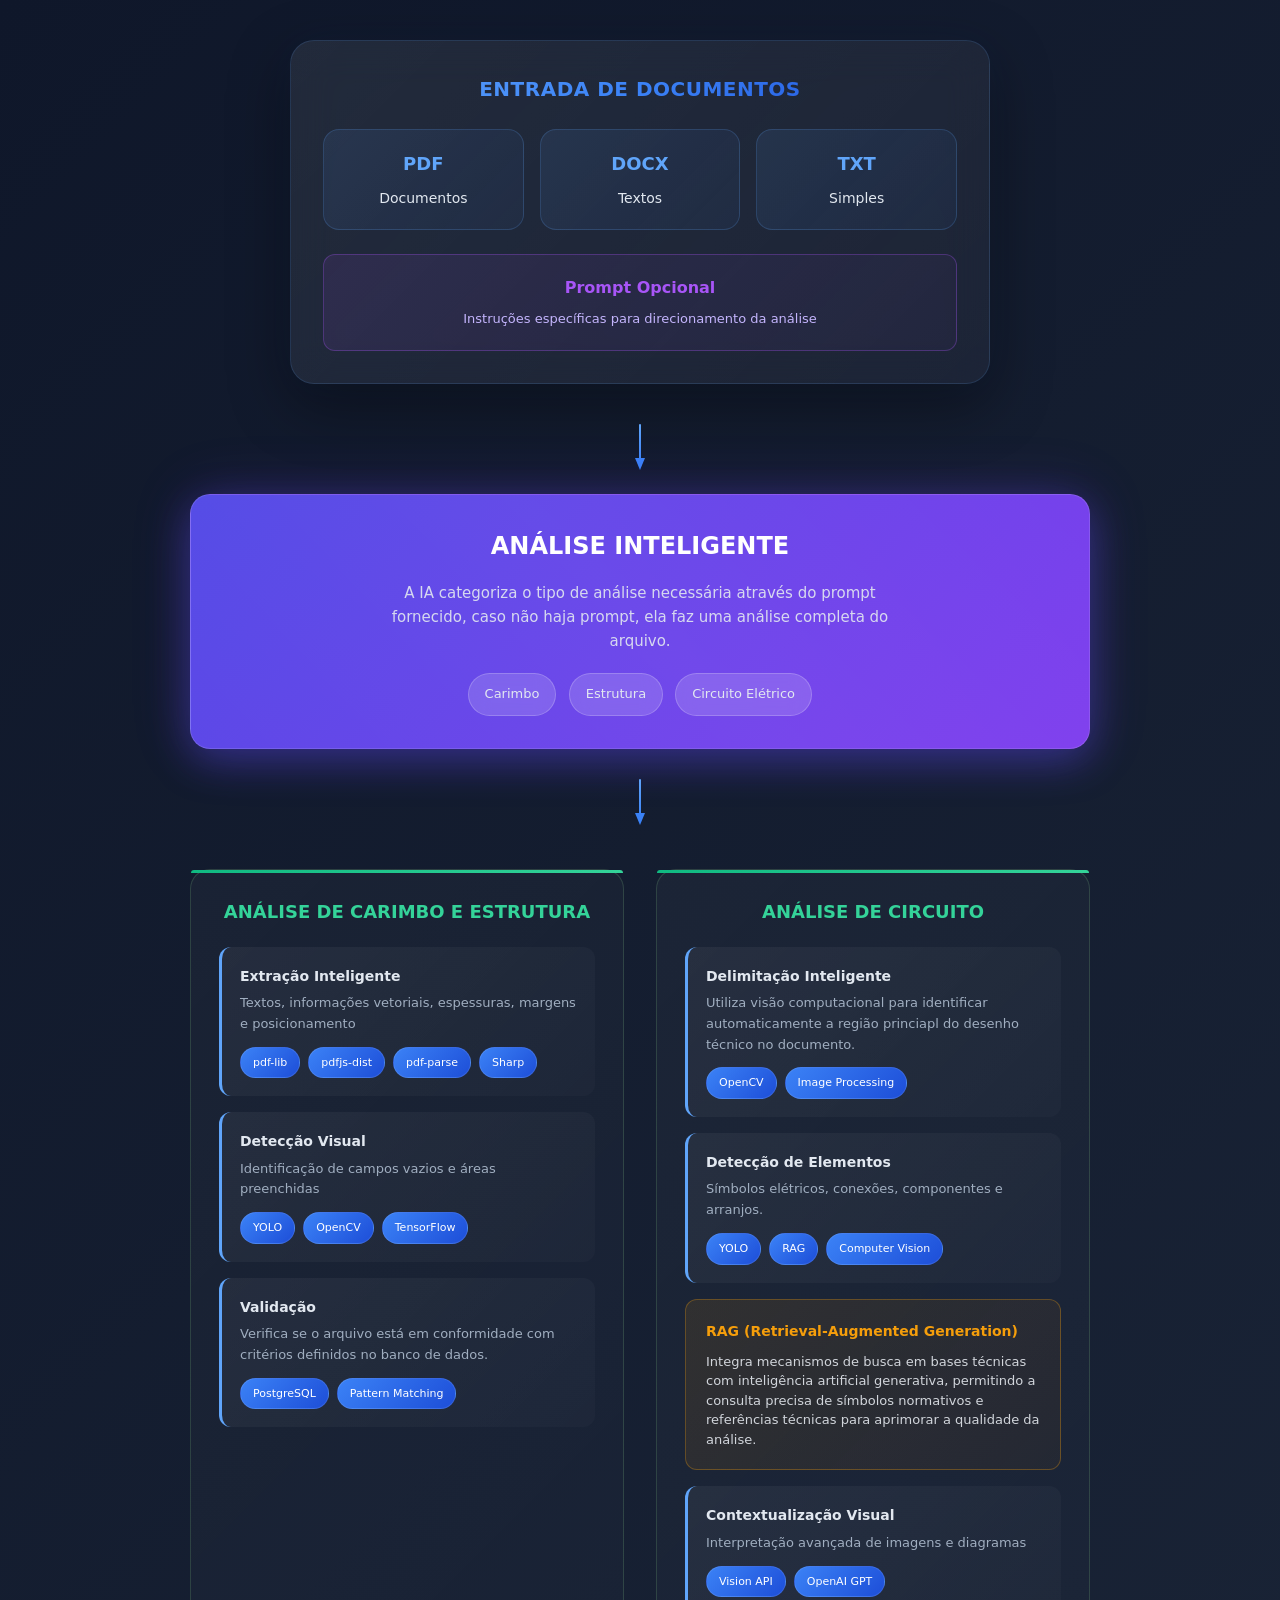
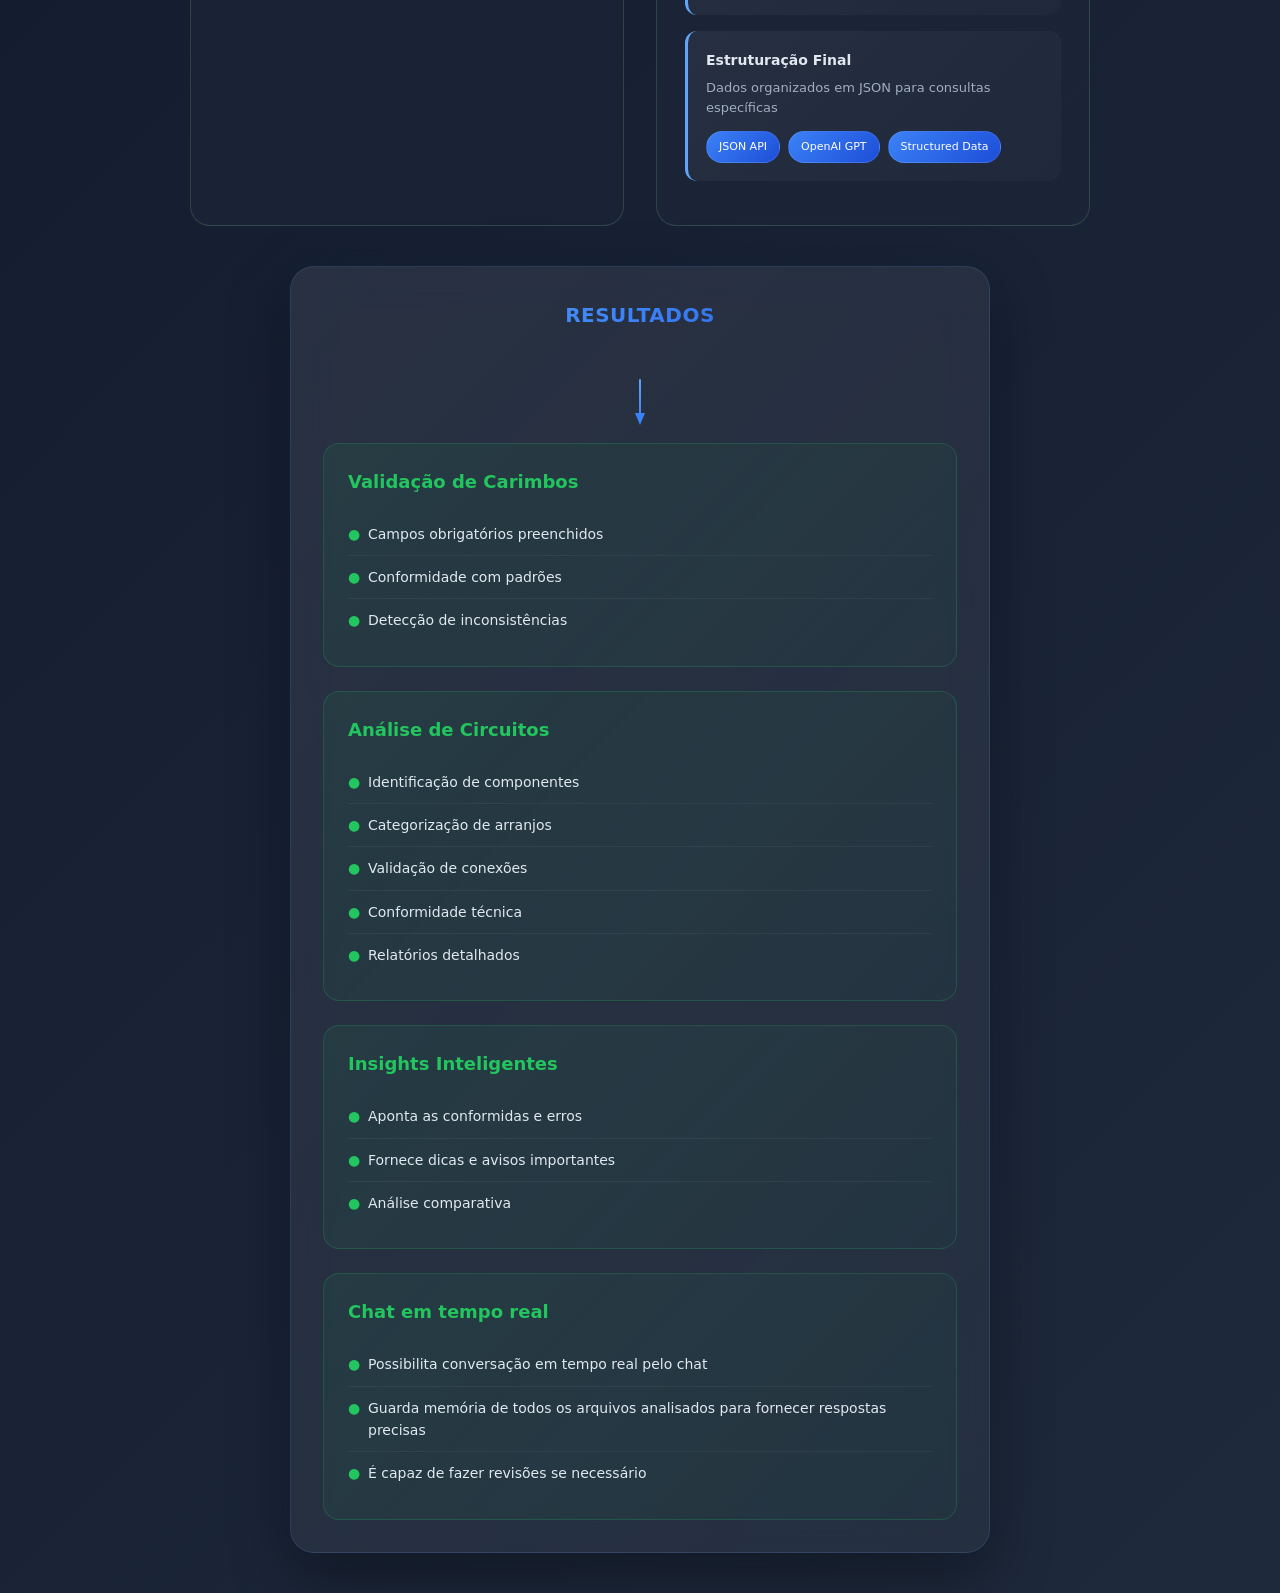
==== index.html @ e012e24e "Update index.html" ====
<!DOCTYPE html>
<html lang="pt-BR">
<head>
    <meta charset="UTF-8">
    <meta name="viewport" content="width=device-width, initial-scale=1.0">
    <title>Sistema de Análise Inteligente de Documentos</title>
    <style>
        * {
            margin: 0;
            padding: 0;
            box-sizing: border-box;
        }
        
        body {
            background: linear-gradient(135deg, #0f172a 0%, #1e293b 25%, #334155 50%, #475569 75%, #64748b 100%);
            background-size: 400% 400%;
            animation: gradientShift 15s ease infinite;
            font-family: 'Inter', 'Segoe UI', system-ui, sans-serif;
            min-height: 100vh;
            color: #e2e8f0;
            padding: 40px 20px;
            line-height: 1.6;
        }
        
        @keyframes gradientShift {
            0% { background-position: 0% 50%; }
            50% { background-position: 100% 50%; }
            100% { background-position: 0% 50%; }
        }
        
        .container {
            max-width: 900px;
            margin: 0 auto;
            display: flex;
            flex-direction: column;
            gap: 40px;
            align-items: center;
        }
        
        .section {
            background: linear-gradient(135deg, rgba(255, 255, 255, 0.08) 0%, rgba(255, 255, 255, 0.04) 100%);
            backdrop-filter: blur(20px);
            border-radius: 24px;
            padding: 32px;
            border: 1px solid rgba(96, 165, 250, 0.15);
            box-shadow: 0 20px 60px rgba(0, 0, 0, 0.4), 0 0 40px rgba(96, 165, 250, 0.05);
            width: 100%;
            max-width: 700px;
            position: relative;
            transition: all 0.4s cubic-bezier(0.4, 0, 0.2, 1);
            animation: fadeInUp 0.8s ease-out;
        }
        
        @keyframes fadeInUp {
            from {
                opacity: 0;
                transform: translateY(30px);
            }
            to {
                opacity: 1;
                transform: translateY(0);
            }
        }
        
        .section:hover {
            transform: translateY(-4px);
            box-shadow: 0 30px 80px rgba(0, 0, 0, 0.5), 0 0 60px rgba(96, 165, 250, 0.1);
            border-color: rgba(96, 165, 250, 0.25);
        }
        
        .section-title {
            font-size: 20px;
            font-weight: 600;
            margin-bottom: 24px;
            text-align: center;
            background: linear-gradient(135deg, #60a5fa, #3b82f6, #1d4ed8);
            -webkit-background-clip: text;
            -webkit-text-fill-color: transparent;
            background-clip: text;
            letter-spacing: 0.5px;
            animation: shimmer 3s ease-in-out infinite;
        }
        
        @keyframes shimmer {
            0%, 100% { opacity: 1; }
            50% { opacity: 0.8; }
        }
        
        .input-section {
            text-align: center;
        }
        
        .document-types {
            display: grid;
            grid-template-columns: repeat(auto-fit, minmax(120px, 1fr));
            gap: 16px;
            margin-bottom: 24px;
        }
        
        .doc-type {
            background: linear-gradient(135deg, rgba(96, 165, 250, 0.1) 0%, rgba(59, 130, 246, 0.05) 100%);
            padding: 20px 16px;
            border-radius: 16px;
            display: flex;
            flex-direction: column;
            align-items: center;
            justify-content: center;
            gap: 8px;
            font-size: 14px;
            font-weight: 500;
            border: 1px solid rgba(96, 165, 250, 0.2);
            transition: all 0.3s ease;
        }
        
        .doc-type:hover {
            background: linear-gradient(135deg, rgba(96, 165, 250, 0.15) 0%, rgba(59, 130, 246, 0.1) 100%);
            transform: translateY(-1px);
        }
        
        .doc-extension {
            font-size: 18px;
            font-weight: 700;
            color: #60a5fa;
        }
        
        .process-flow {
            display: flex;
            flex-direction: column;
            gap: 30px;
            align-items: center;
            width: 100%;
        }
        
        .ai-analysis {
            background: linear-gradient(135deg, #4f46e5 0%, #7c3aed 50%, #6366f1 100%);
            background-size: 200% 200%;
            animation: gradientFlow 8s ease infinite;
            padding: 32px;
            border-radius: 20px;
            text-align: center;
            width: 100%;
            box-shadow: 0 12px 40px rgba(79, 70, 229, 0.4), 0 0 60px rgba(124, 58, 237, 0.2);
            border: 1px solid rgba(255, 255, 255, 0.15);
            position: relative;
            overflow: hidden;
        }
        
        .ai-analysis::before {
            content: '';
            position: absolute;
            top: -50%;
            left: -50%;
            width: 200%;
            height: 200%;
            background: linear-gradient(45deg, transparent, rgba(255, 255, 255, 0.05), transparent);
            animation: shine 4s ease-in-out infinite;
        }
        
        @keyframes gradientFlow {
            0%, 100% { background-position: 0% 50%; }
            50% { background-position: 100% 50%; }
        }
        
        @keyframes shine {
            0% { transform: rotate(0deg) translate(-100%, -100%); }
            100% { transform: rotate(0deg) translate(100%, 100%); }
        }
        
        .ai-title {
            font-size: 24px;
            font-weight: 700;
            margin-bottom: 16px;
            color: white;
        }
        
        .ai-description {
            font-size: 15px;
            margin-bottom: 20px;
            opacity: 0.9;
            max-width: 500px;
            margin-left: auto;
            margin-right: auto;
        }
        
        .analysis-types {
            display: flex;
            flex-wrap: wrap;
            gap: 12px;
            justify-content: center;
            margin-top: 20px;
        }
        
        .analysis-type {
            background: rgba(255, 255, 255, 0.15);
            padding: 10px 16px;
            border-radius: 25px;
            font-size: 13px;
            font-weight: 500;
            border: 1px solid rgba(255, 255, 255, 0.2);
            backdrop-filter: blur(10px);
        }
        
        .bifurcation {
            display: grid;
            grid-template-columns: repeat(auto-fit, minmax(350px, 1fr));
            gap: 32px;
            width: 100%;
            margin-top: 20px;
        }
        
        .branch {
            background: linear-gradient(135deg, rgba(255, 255, 255, 0.03) 0%, rgba(255, 255, 255, 0.01) 100%);
            border-radius: 20px;
            padding: 28px;
            border: 1px solid rgba(129, 199, 132, 0.2);
            position: relative;
        }
        
        .branch::before {
            content: '';
            position: absolute;
            top: 0;
            left: 0;
            right: 0;
            height: 3px;
            background: linear-gradient(90deg, #10b981, #34d399);
            border-radius: 20px 20px 0 0;
        }
        
        .branch-title {
            font-size: 18px;
            font-weight: 600;
            margin-bottom: 20px;
            text-align: center;
            color: #34d399;
        }
        
        .process-step {
            background: linear-gradient(135deg, rgba(255, 255, 255, 0.05) 0%, rgba(255, 255, 255, 0.02) 100%);
            padding: 18px;
            border-radius: 12px;
            margin-bottom: 16px;
            font-size: 14px;
            border-left: 3px solid #60a5fa;
            transition: all 0.3s ease;
        }
        
        .process-step:hover {
            background: linear-gradient(135deg, rgba(255, 255, 255, 0.08) 0%, rgba(255, 255, 255, 0.04) 100%);
        }
        
        .step-title {
            font-weight: 600;
            color: #e2e8f0;
            margin-bottom: 6px;
        }
        
        .step-description {
            color: #a0aec0;
            font-size: 13px;
            margin-bottom: 12px;
        }
        
        .tech-stack {
            display: flex;
            flex-wrap: wrap;
            gap: 8px;
            margin-top: 12px;
        }
        
        .tech-item {
            background: linear-gradient(135deg, #3b82f6 0%, #1d4ed8 100%);
            padding: 6px 12px;
            border-radius: 20px;
            font-size: 11px;
            font-weight: 500;
            color: white;
            border: 1px solid rgba(255, 255, 255, 0.1);
        }
        
        .output-section {
            display: flex;
            flex-direction: column;
            gap: 24px;
            width: 100%;
            max-width: 700px;
        }
        
        .output-box {
            background: linear-gradient(135deg, rgba(34, 197, 94, 0.08) 0%, rgba(22, 163, 74, 0.04) 100%);
            padding: 24px;
            border-radius: 16px;
            border: 1px solid rgba(34, 197, 94, 0.2);
            transition: all 0.3s ease;
        }
        
        .output-box:hover {
            background: linear-gradient(135deg, rgba(34, 197, 94, 0.12) 0%, rgba(22, 163, 74, 0.06) 100%);
            transform: translateY(-1px);
        }
        
        .output-title {
            font-size: 18px;
            font-weight: 600;
            margin-bottom: 16px;
            color: #22c55e;
        }
        
        .feature-list {
            list-style: none;
            padding: 0;
        }
        
        .feature-list li {
            padding: 10px 0;
            font-size: 14px;
            border-bottom: 1px solid rgba(255, 255, 255, 0.05);
            position: relative;
            padding-left: 20px;
        }
        
        .feature-list li::before {
            content: '●';
            position: absolute;
            left: 0;
            color: #22c55e;
            font-weight: bold;
        }
        
        .feature-list li:last-child {
            border-bottom: none;
        }
        
        .arrow {
            width: 2px;
            height: 40px;
            background: linear-gradient(180deg, #60a5fa, #3b82f6);
            position: relative;
            border-radius: 1px;
            margin: 0 auto;
            align-self: center;
        }
        
        .arrow::after {
            content: '';
            position: absolute;
            bottom: -6px;
            left: -4px;
            width: 0;
            height: 0;
            border-left: 5px solid transparent;
            border-right: 5px solid transparent;
            border-top: 12px solid #3b82f6;
        }
        
        .rag-explanation {
            background: linear-gradient(135deg, rgba(245, 158, 11, 0.1) 0%, rgba(217, 119, 6, 0.05) 100%);
            padding: 20px;
            border-radius: 12px;
            margin: 16px 0;
            border: 1px solid rgba(245, 158, 11, 0.3);
        }
        
        .rag-title {
            font-weight: 600;
            color: #f59e0b;
            margin-bottom: 10px;
            font-size: 14px;
        }
        
        .rag-description {
            font-size: 13px;
            line-height: 1.5;
            color: #d1d5db;
        }
        
        .prompt-info {
            background: linear-gradient(135deg, rgba(168, 85, 247, 0.1) 0%, rgba(139, 69, 193, 0.05) 100%);
            padding: 20px;
            border-radius: 12px;
            margin-top: 20px;
            border: 1px solid rgba(168, 85, 247, 0.3);
        }
        
        .prompt-label {
            font-weight: 600;
            color: #a855f7;
            margin-bottom: 8px;
        }
        
        .prompt-description {
            font-size: 13px;
            color: #c4b5fd;
        }
    </style>
</head>
<body>
    <div class="container">
        <!-- Input Section -->
        <div class="section input-section">
            <div class="section-title">ENTRADA DE DOCUMENTOS</div>
            
            <div class="document-types">
                <div class="doc-type">
                    <div class="doc-extension">PDF</div>
                    <div>Documentos</div>
                </div>
                <div class="doc-type">
                    <div class="doc-extension">DOCX</div>
                    <div>Textos</div>
                </div>
                <div class="doc-type">
                    <div class="doc-extension">TXT</div>
                    <div>Simples</div>
                </div>
            </div>
            
            <div class="prompt-info">
                <div class="prompt-label">Prompt Opcional</div>
                <div class="prompt-description">
                    Instruções específicas para direcionamento da análise
                </div>
            </div>
        </div>
        
        <!-- Process Flow -->
        <div class="process-flow">
            <div class="arrow"></div>
            
            <div class="ai-analysis">
                <div class="ai-title">ANÁLISE INTELIGENTE</div>
                <div class="ai-description">
                    A IA categoriza o tipo de análise necessária através do prompt fornecido, caso não haja prompt, ela faz uma análise completa do arquivo.
                </div>
                
                <div class="analysis-types">
                    <div class="analysis-type">Carimbo</div>
                    <div class="analysis-type">Estrutura</div>
                    <div class="analysis-type">Circuito Elétrico</div>
                </div>
            </div>
            
            <div class="arrow"></div>
            
            <div class="bifurcation">
                <!-- Branch 1: Stamp and Structure Analysis -->
                <div class="branch">
                    <div class="branch-title">ANÁLISE DE CARIMBO E ESTRUTURA</div>
                    
                    <div class="process-step">
                        <div class="step-title">Extração Inteligente</div>
                        <div class="step-description">Textos, informações vetoriais, espessuras, margens e posicionamento</div>
                        <div class="tech-stack">
                            <div class="tech-item">pdf-lib</div>
                            <div class="tech-item">pdfjs-dist</div>
                            <div class="tech-item">pdf-parse</div>
                            <div class="tech-item">Sharp</div>
                        </div>
                    </div>
                    
                    <div class="process-step">
                        <div class="step-title">Detecção Visual</div>
                        <div class="step-description">Identificação de campos vazios e áreas preenchidas</div>
                        <div class="tech-stack">
                            <div class="tech-item">YOLO</div>
                            <div class="tech-item">OpenCV</div>
                            <div class="tech-item">TensorFlow</div>
                        </div>
                    </div>
                    
                    <div class="process-step">
                        <div class="step-title">Validação</div>
                        <div class="step-description">Verifica se o arquivo está em conformidade com critérios definidos no banco de dados.</div>
                        <div class="tech-stack">
                            <div class="tech-item">PostgreSQL</div>
                            <div class="tech-item">Pattern Matching</div>
                        </div>
                    </div>
                </div>
                
                <!-- Branch 2: Circuit Analysis -->
                <div class="branch">
                    <div class="branch-title">ANÁLISE DE CIRCUITO</div>
                    
                    <div class="process-step">
                        <div class="step-title">Delimitação Inteligente</div>
                        <div class="step-description">Utiliza visão computacional para identificar automaticamente a região princiapl do desenho técnico no documento.</div>
                        <div class="tech-stack">
                            <div class="tech-item">OpenCV</div>
                            <div class="tech-item">Image Processing</div>
                        </div>
                    </div>
                    
                    <div class="process-step">
                        <div class="step-title">Detecção de Elementos</div>
                        <div class="step-description">Símbolos elétricos, conexões, componentes e arranjos.</div>
                        <div class="tech-stack">
                            <div class="tech-item">YOLO</div>
                            <div class="tech-item">RAG</div>
                            <div class="tech-item">Computer Vision</div>
                        </div>
                    </div>
                    
                    <div class="rag-explanation">
                        <div class="rag-title">RAG (Retrieval-Augmented Generation)</div>
                        <div class="rag-description">
                            Integra mecanismos de busca em bases técnicas com inteligência artificial
                            generativa, permitindo a consulta precisa de símbolos normativos e referências
                            técnicas para aprimorar a qualidade da análise.
                        </div>
                    </div>
                    
                    <div class="process-step">
                        <div class="step-title">Contextualização Visual</div>
                        <div class="step-description">Interpretação avançada de imagens e diagramas</div>
                        <div class="tech-stack">
                            <div class="tech-item">Vision API</div>
                            <div class="tech-item">OpenAI GPT</div>
                        </div>
                    </div>
                    
                    <div class="process-step">
                        <div class="step-title">Estruturação Final</div>
                        <div class="step-description">Dados organizados em JSON para consultas específicas</div>
                        <div class="tech-stack">
                            <div class="tech-item">JSON API</div>
                            <div class="tech-item">OpenAI GPT</div>
                            <div class="tech-item">Structured Data</div>
                        </div>
                    </div>
                </div>
            </div>
        </div>
        
        <!-- Output Section -->
        <div class="section output-section">
            <div class="section-title">RESULTADOS</div>
            
            <div class="arrow"></div>
            
            <div class="output-box">
                <div class="output-title">Validação de Carimbos</div>
                <ul class="feature-list">
                    <li>Campos obrigatórios preenchidos</li>
                    <li>Conformidade com padrões</li>
                    <li>Detecção de inconsistências</li>
                </ul>
            </div>
            
            <div class="output-box">
                <div class="output-title">Análise de Circuitos</div>
                <ul class="feature-list">
                    <li>Identificação de componentes</li>
                    <li>Categorização de arranjos</li>
                    <li>Validação de conexões</li>
                    <li>Conformidade técnica</li>
                    <li>Relatórios detalhados</li>
                </ul>
            </div>
            
            <div class="output-box">
                <div class="output-title">Insights Inteligentes</div>
                <ul class="feature-list">
                    <li>Aponta as conformidas e erros</li>
                    <li>Fornece dicas e avisos importantes</li>
                    <li>Análise comparativa</li>
                </ul>
            </div>
            
            <div class="output-box">
                <div class="output-title">Chat em tempo real</div>
                <ul class="feature-list">
                    <li>Possibilita conversação em tempo real pelo chat</li>
                    <li>Guarda memória de todos os arquivos analisados para fornecer respostas precisas</li>
                    <li>É capaz de fazer revisões se necessário</li>
                </ul>
            </div>
        </div>
    </div>
</body>
</html>
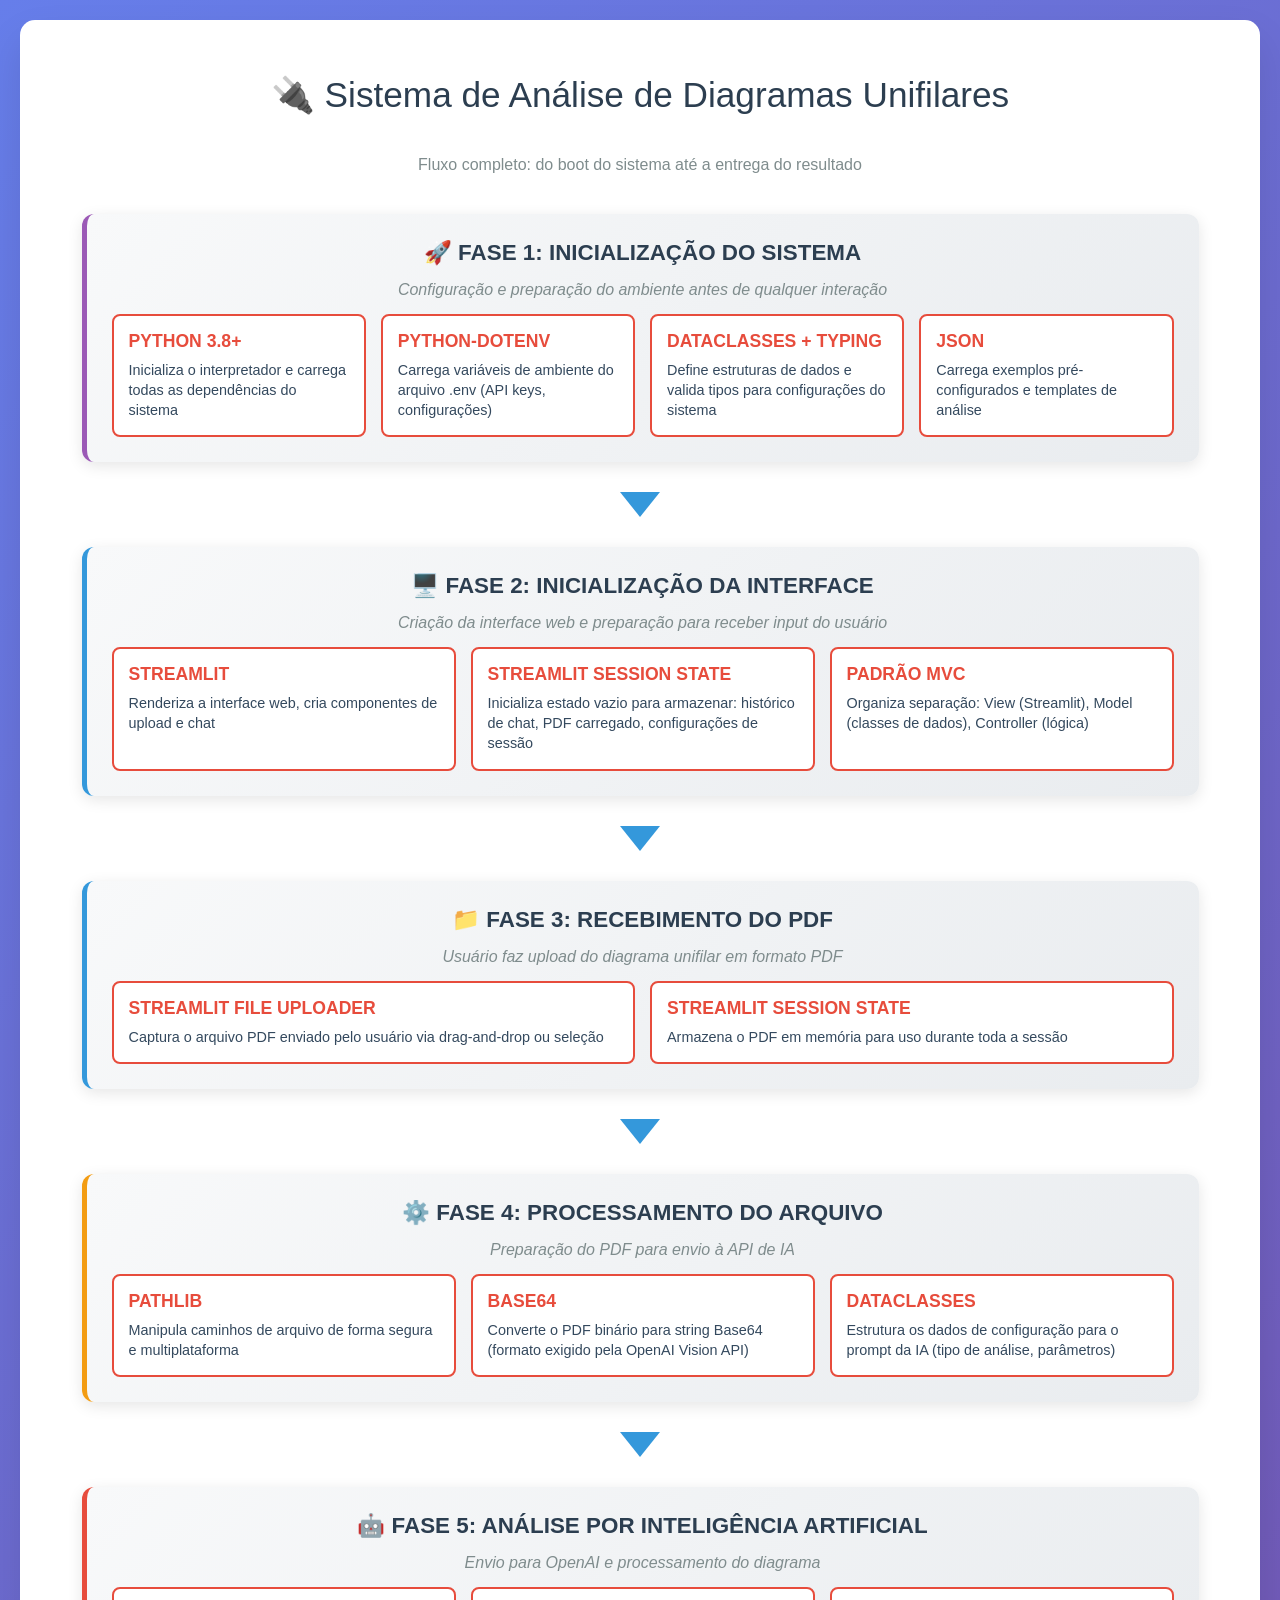
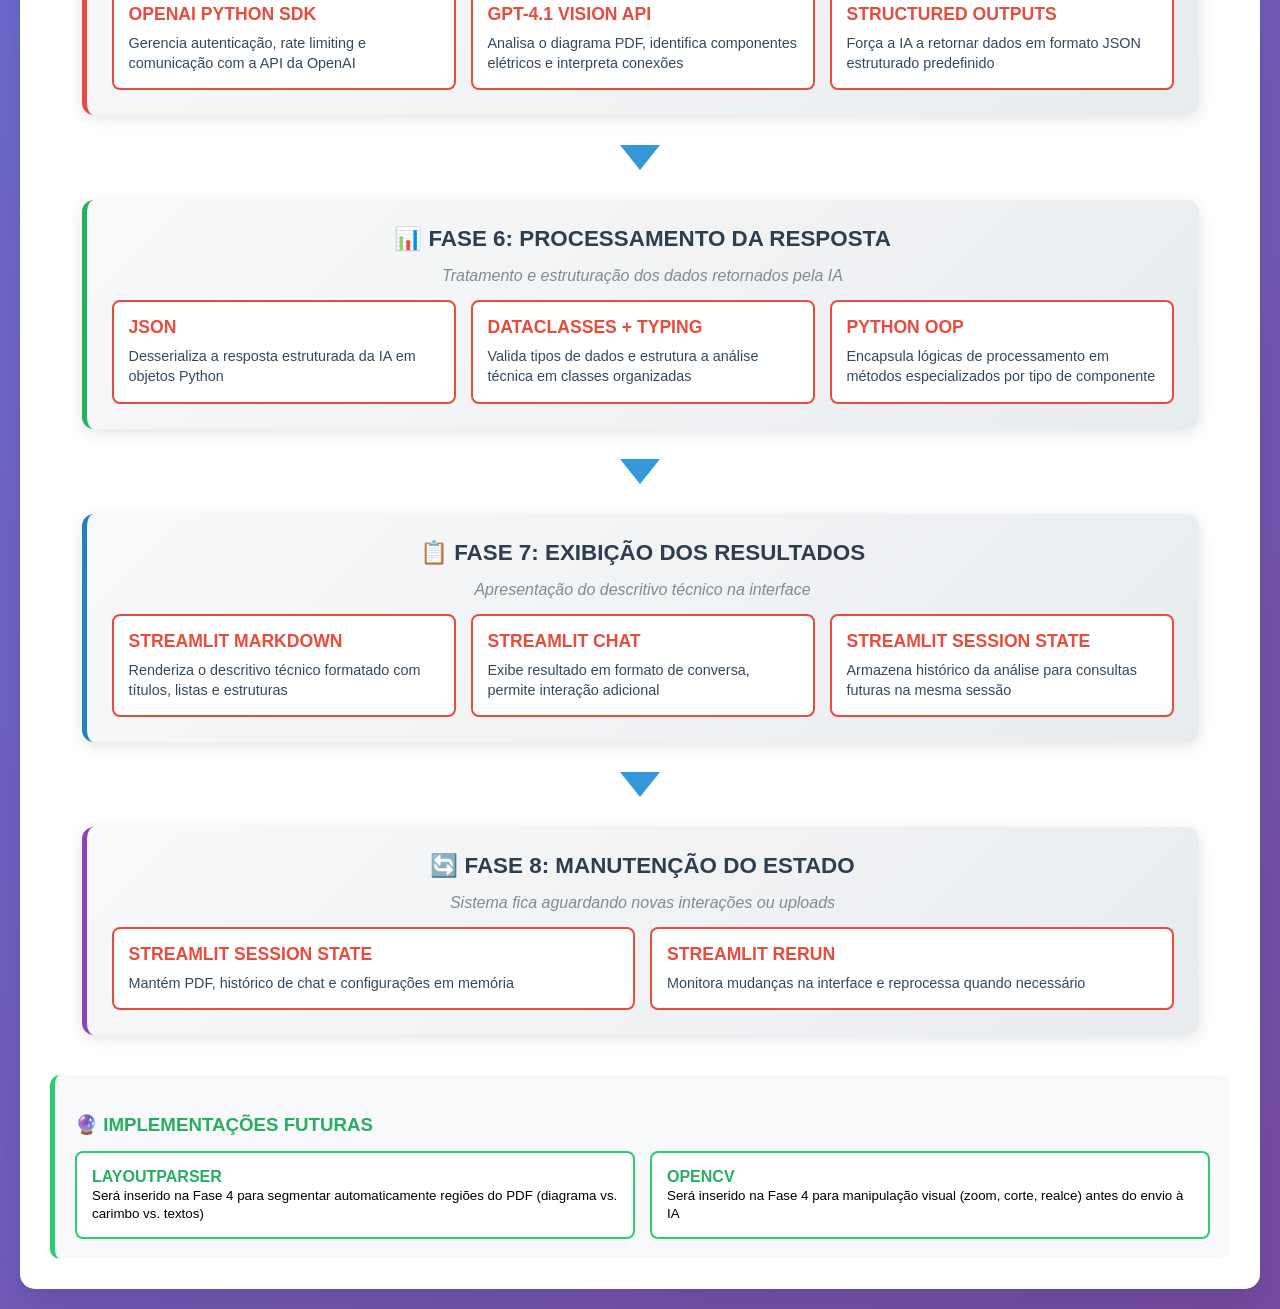
==== commit 54dee80a: "Update index.html" ====
--- a/index.html
+++ b/index.html
@@ -3,579 +3,341 @@
 <head>
     <meta charset="UTF-8">
     <meta name="viewport" content="width=device-width, initial-scale=1.0">
-    <title>Sistema de Análise Inteligente de Documentos</title>
+    <title>Fluxograma - Sistema de Análise de Diagramas</title>
     <style>
-        * {
+        body {
+            font-family: 'Segoe UI', Tahoma, Geneva, Verdana, sans-serif;
             margin: 0;
-            padding: 0;
-            box-sizing: border-box;
-        }
-        
-        body {
-            background: linear-gradient(135deg, #0f172a 0%, #1e293b 25%, #334155 50%, #475569 75%, #64748b 100%);
-            background-size: 400% 400%;
-            animation: gradientShift 15s ease infinite;
-            font-family: 'Inter', 'Segoe UI', system-ui, sans-serif;
+            padding: 20px;
+            background: linear-gradient(135deg, #667eea 0%, #764ba2 100%);
             min-height: 100vh;
-            color: #e2e8f0;
-            padding: 40px 20px;
-            line-height: 1.6;
-        }
-        
-        @keyframes gradientShift {
-            0% { background-position: 0% 50%; }
-            50% { background-position: 100% 50%; }
-            100% { background-position: 0% 50%; }
         }
         
         .container {
-            max-width: 900px;
+            max-width: 1200px;
             margin: 0 auto;
+            background: white;
+            border-radius: 15px;
+            padding: 30px;
+            box-shadow: 0 20px 40px rgba(0,0,0,0.1);
+        }
+        
+        .title {
+            text-align: center;
+            color: #2c3e50;
+            margin-bottom: 40px;
+            font-size: 2.2em;
+            font-weight: 300;
+        }
+        
+        .flow-container {
             display: flex;
             flex-direction: column;
-            gap: 40px;
+            gap: 20px;
             align-items: center;
         }
         
-        .section {
-            background: linear-gradient(135deg, rgba(255, 255, 255, 0.08) 0%, rgba(255, 255, 255, 0.04) 100%);
-            backdrop-filter: blur(20px);
-            border-radius: 24px;
-            padding: 32px;
-            border: 1px solid rgba(96, 165, 250, 0.15);
-            box-shadow: 0 20px 60px rgba(0, 0, 0, 0.4), 0 0 40px rgba(96, 165, 250, 0.05);
-            width: 100%;
-            max-width: 700px;
-            position: relative;
-            transition: all 0.4s cubic-bezier(0.4, 0, 0.2, 1);
-            animation: fadeInUp 0.8s ease-out;
-        }
-        
-        @keyframes fadeInUp {
-            from {
-                opacity: 0;
-                transform: translateY(30px);
-            }
-            to {
-                opacity: 1;
-                transform: translateY(0);
-            }
-        }
-        
-        .section:hover {
-            transform: translateY(-4px);
-            box-shadow: 0 30px 80px rgba(0, 0, 0, 0.5), 0 0 60px rgba(96, 165, 250, 0.1);
-            border-color: rgba(96, 165, 250, 0.25);
-        }
-        
-        .section-title {
-            font-size: 20px;
+        .phase {
+            background: linear-gradient(135deg, #f8f9fa 0%, #e9ecef 100%);
+            border-radius: 12px;
+            padding: 25px;
+            width: 90%;
+            border-left: 5px solid #3498db;
+            box-shadow: 0 4px 15px rgba(0,0,0,0.1);
+            transition: transform 0.3s ease;
+        }
+        
+        .phase:hover {
+            transform: translateY(-5px);
+        }
+        
+        .phase-title {
+            font-size: 1.4em;
             font-weight: 600;
-            margin-bottom: 24px;
+            color: #2c3e50;
+            margin-bottom: 15px;
             text-align: center;
-            background: linear-gradient(135deg, #60a5fa, #3b82f6, #1d4ed8);
-            -webkit-background-clip: text;
-            -webkit-text-fill-color: transparent;
-            background-clip: text;
-            letter-spacing: 0.5px;
-            animation: shimmer 3s ease-in-out infinite;
-        }
-        
-        @keyframes shimmer {
-            0%, 100% { opacity: 1; }
-            50% { opacity: 0.8; }
-        }
-        
-        .input-section {
-            text-align: center;
-        }
-        
-        .document-types {
+        }
+        
+        .tech-grid {
             display: grid;
-            grid-template-columns: repeat(auto-fit, minmax(120px, 1fr));
-            gap: 16px;
-            margin-bottom: 24px;
-        }
-        
-        .doc-type {
-            background: linear-gradient(135deg, rgba(96, 165, 250, 0.1) 0%, rgba(59, 130, 246, 0.05) 100%);
-            padding: 20px 16px;
-            border-radius: 16px;
-            display: flex;
-            flex-direction: column;
-            align-items: center;
-            justify-content: center;
-            gap: 8px;
-            font-size: 14px;
-            font-weight: 500;
-            border: 1px solid rgba(96, 165, 250, 0.2);
+            grid-template-columns: repeat(auto-fit, minmax(250px, 1fr));
+            gap: 15px;
+            margin-top: 15px;
+        }
+        
+        .tech-card {
+            background: white;
+            border-radius: 8px;
+            padding: 15px;
+            border: 2px solid #e74c3c;
             transition: all 0.3s ease;
         }
         
-        .doc-type:hover {
-            background: linear-gradient(135deg, rgba(96, 165, 250, 0.15) 0%, rgba(59, 130, 246, 0.1) 100%);
-            transform: translateY(-1px);
-        }
-        
-        .doc-extension {
-            font-size: 18px;
+        .tech-card:hover {
+            border-color: #c0392b;
+            box-shadow: 0 5px 15px rgba(231,76,60,0.2);
+        }
+        
+        .tech-name {
             font-weight: 700;
-            color: #60a5fa;
-        }
-        
-        .process-flow {
-            display: flex;
-            flex-direction: column;
-            gap: 30px;
-            align-items: center;
-            width: 100%;
-        }
-        
-        .ai-analysis {
-            background: linear-gradient(135deg, #4f46e5 0%, #7c3aed 50%, #6366f1 100%);
-            background-size: 200% 200%;
-            animation: gradientFlow 8s ease infinite;
-            padding: 32px;
-            border-radius: 20px;
-            text-align: center;
-            width: 100%;
-            box-shadow: 0 12px 40px rgba(79, 70, 229, 0.4), 0 0 60px rgba(124, 58, 237, 0.2);
-            border: 1px solid rgba(255, 255, 255, 0.15);
-            position: relative;
-            overflow: hidden;
-        }
-        
-        .ai-analysis::before {
-            content: '';
-            position: absolute;
-            top: -50%;
-            left: -50%;
-            width: 200%;
-            height: 200%;
-            background: linear-gradient(45deg, transparent, rgba(255, 255, 255, 0.05), transparent);
-            animation: shine 4s ease-in-out infinite;
-        }
-        
-        @keyframes gradientFlow {
-            0%, 100% { background-position: 0% 50%; }
-            50% { background-position: 100% 50%; }
-        }
-        
-        @keyframes shine {
-            0% { transform: rotate(0deg) translate(-100%, -100%); }
-            100% { transform: rotate(0deg) translate(100%, 100%); }
-        }
-        
-        .ai-title {
-            font-size: 24px;
-            font-weight: 700;
-            margin-bottom: 16px;
-            color: white;
-        }
-        
-        .ai-description {
-            font-size: 15px;
-            margin-bottom: 20px;
-            opacity: 0.9;
-            max-width: 500px;
-            margin-left: auto;
-            margin-right: auto;
-        }
-        
-        .analysis-types {
-            display: flex;
-            flex-wrap: wrap;
-            gap: 12px;
-            justify-content: center;
-            margin-top: 20px;
-        }
-        
-        .analysis-type {
-            background: rgba(255, 255, 255, 0.15);
-            padding: 10px 16px;
-            border-radius: 25px;
-            font-size: 13px;
-            font-weight: 500;
-            border: 1px solid rgba(255, 255, 255, 0.2);
-            backdrop-filter: blur(10px);
-        }
-        
-        .bifurcation {
-            display: grid;
-            grid-template-columns: repeat(auto-fit, minmax(350px, 1fr));
-            gap: 32px;
-            width: 100%;
-            margin-top: 20px;
-        }
-        
-        .branch {
-            background: linear-gradient(135deg, rgba(255, 255, 255, 0.03) 0%, rgba(255, 255, 255, 0.01) 100%);
-            border-radius: 20px;
-            padding: 28px;
-            border: 1px solid rgba(129, 199, 132, 0.2);
-            position: relative;
-        }
-        
-        .branch::before {
-            content: '';
-            position: absolute;
-            top: 0;
-            left: 0;
-            right: 0;
-            height: 3px;
-            background: linear-gradient(90deg, #10b981, #34d399);
-            border-radius: 20px 20px 0 0;
-        }
-        
-        .branch-title {
-            font-size: 18px;
-            font-weight: 600;
-            margin-bottom: 20px;
-            text-align: center;
-            color: #34d399;
-        }
-        
-        .process-step {
-            background: linear-gradient(135deg, rgba(255, 255, 255, 0.05) 0%, rgba(255, 255, 255, 0.02) 100%);
-            padding: 18px;
-            border-radius: 12px;
-            margin-bottom: 16px;
-            font-size: 14px;
-            border-left: 3px solid #60a5fa;
-            transition: all 0.3s ease;
-        }
-        
-        .process-step:hover {
-            background: linear-gradient(135deg, rgba(255, 255, 255, 0.08) 0%, rgba(255, 255, 255, 0.04) 100%);
-        }
-        
-        .step-title {
-            font-weight: 600;
-            color: #e2e8f0;
-            margin-bottom: 6px;
-        }
-        
-        .step-description {
-            color: #a0aec0;
-            font-size: 13px;
-            margin-bottom: 12px;
-        }
-        
-        .tech-stack {
-            display: flex;
-            flex-wrap: wrap;
-            gap: 8px;
-            margin-top: 12px;
-        }
-        
-        .tech-item {
-            background: linear-gradient(135deg, #3b82f6 0%, #1d4ed8 100%);
-            padding: 6px 12px;
-            border-radius: 20px;
-            font-size: 11px;
-            font-weight: 500;
-            color: white;
-            border: 1px solid rgba(255, 255, 255, 0.1);
-        }
-        
-        .output-section {
-            display: flex;
-            flex-direction: column;
-            gap: 24px;
-            width: 100%;
-            max-width: 700px;
-        }
-        
-        .output-box {
-            background: linear-gradient(135deg, rgba(34, 197, 94, 0.08) 0%, rgba(22, 163, 74, 0.04) 100%);
-            padding: 24px;
-            border-radius: 16px;
-            border: 1px solid rgba(34, 197, 94, 0.2);
-            transition: all 0.3s ease;
-        }
-        
-        .output-box:hover {
-            background: linear-gradient(135deg, rgba(34, 197, 94, 0.12) 0%, rgba(22, 163, 74, 0.06) 100%);
-            transform: translateY(-1px);
-        }
-        
-        .output-title {
-            font-size: 18px;
-            font-weight: 600;
-            margin-bottom: 16px;
-            color: #22c55e;
-        }
-        
-        .feature-list {
-            list-style: none;
-            padding: 0;
-        }
-        
-        .feature-list li {
-            padding: 10px 0;
-            font-size: 14px;
-            border-bottom: 1px solid rgba(255, 255, 255, 0.05);
-            position: relative;
-            padding-left: 20px;
-        }
-        
-        .feature-list li::before {
-            content: '●';
-            position: absolute;
-            left: 0;
-            color: #22c55e;
-            font-weight: bold;
-        }
-        
-        .feature-list li:last-child {
-            border-bottom: none;
+            color: #e74c3c;
+            font-size: 1.1em;
+            margin-bottom: 8px;
+        }
+        
+        .tech-function {
+            color: #34495e;
+            font-size: 0.9em;
+            line-height: 1.4;
         }
         
         .arrow {
-            width: 2px;
-            height: 40px;
-            background: linear-gradient(180deg, #60a5fa, #3b82f6);
-            position: relative;
-            border-radius: 1px;
-            margin: 0 auto;
-            align-self: center;
-        }
-        
-        .arrow::after {
-            content: '';
-            position: absolute;
-            bottom: -6px;
-            left: -4px;
             width: 0;
             height: 0;
-            border-left: 5px solid transparent;
-            border-right: 5px solid transparent;
-            border-top: 12px solid #3b82f6;
-        }
-        
-        .rag-explanation {
-            background: linear-gradient(135deg, rgba(245, 158, 11, 0.1) 0%, rgba(217, 119, 6, 0.05) 100%);
-            padding: 20px;
-            border-radius: 12px;
-            margin: 16px 0;
-            border: 1px solid rgba(245, 158, 11, 0.3);
-        }
-        
-        .rag-title {
-            font-weight: 600;
-            color: #f59e0b;
-            margin-bottom: 10px;
-            font-size: 14px;
-        }
-        
-        .rag-description {
-            font-size: 13px;
-            line-height: 1.5;
-            color: #d1d5db;
-        }
-        
-        .prompt-info {
-            background: linear-gradient(135deg, rgba(168, 85, 247, 0.1) 0%, rgba(139, 69, 193, 0.05) 100%);
-            padding: 20px;
-            border-radius: 12px;
-            margin-top: 20px;
-            border: 1px solid rgba(168, 85, 247, 0.3);
-        }
-        
-        .prompt-label {
-            font-weight: 600;
-            color: #a855f7;
-            margin-bottom: 8px;
-        }
-        
-        .prompt-description {
-            font-size: 13px;
-            color: #c4b5fd;
+            border-left: 20px solid transparent;
+            border-right: 20px solid transparent;
+            border-top: 25px solid #3498db;
+            margin: 10px auto;
+            animation: pulse 2s infinite;
+        }
+        
+        @keyframes pulse {
+            0%, 100% { opacity: 1; }
+            50% { opacity: 0.6; }
+        }
+        
+        .initialization {
+            border-left-color: #9b59b6;
+        }
+        
+        .interface {
+            border-left-color: #3498db;
+        }
+        
+        .processing {
+            border-left-color: #f39c12;
+        }
+        
+        .ai {
+            border-left-color: #e74c3c;
+        }
+        
+        .response {
+            border-left-color: #27ae60;
+        }
+        
+        .display {
+            border-left-color: #2980b9;
+        }
+        
+        .maintenance {
+            border-left-color: #8e44ad;
+        }
+        
+        .flow-description {
+            text-align: center;
+            color: #7f8c8d;
+            font-style: italic;
+            margin-top: 10px;
         }
     </style>
 </head>
 <body>
     <div class="container">
-        <!-- Input Section -->
-        <div class="section input-section">
-            <div class="section-title">ENTRADA DE DOCUMENTOS</div>
-            
-            <div class="document-types">
-                <div class="doc-type">
-                    <div class="doc-extension">PDF</div>
-                    <div>Documentos</div>
-                </div>
-                <div class="doc-type">
-                    <div class="doc-extension">DOCX</div>
-                    <div>Textos</div>
-                </div>
-                <div class="doc-type">
-                    <div class="doc-extension">TXT</div>
-                    <div>Simples</div>
-                </div>
-            </div>
-            
-            <div class="prompt-info">
-                <div class="prompt-label">Prompt Opcional</div>
-                <div class="prompt-description">
-                    Instruções específicas para direcionamento da análise
-                </div>
-            </div>
+        <h1 class="title">🔌 Sistema de Análise de Diagramas Unifilares</h1>
+        <p style="text-align: center; color: #7f8c8d; margin-bottom: 40px;">
+            Fluxo completo: do boot do sistema até a entrega do resultado
+        </p>
+        
+        <div class="flow-container">
+            
+            <!-- FASE 1: INICIALIZAÇÃO -->
+            <div class="phase initialization">
+                <div class="phase-title">🚀 FASE 1: INICIALIZAÇÃO DO SISTEMA</div>
+                <div class="flow-description">Configuração e preparação do ambiente antes de qualquer interação</div>
+                <div class="tech-grid">
+                    <div class="tech-card">
+                        <div class="tech-name">PYTHON 3.8+</div>
+                        <div class="tech-function">Inicializa o interpretador e carrega todas as dependências do sistema</div>
+                    </div>
+                    <div class="tech-card">
+                        <div class="tech-name">PYTHON-DOTENV</div>
+                        <div class="tech-function">Carrega variáveis de ambiente do arquivo .env (API keys, configurações)</div>
+                    </div>
+                    <div class="tech-card">
+                        <div class="tech-name">DATACLASSES + TYPING</div>
+                        <div class="tech-function">Define estruturas de dados e valida tipos para configurações do sistema</div>
+                    </div>
+                    <div class="tech-card">
+                        <div class="tech-name">JSON</div>
+                        <div class="tech-function">Carrega exemplos pré-configurados e templates de análise</div>
+                    </div>
+                </div>
+            </div>
+            
+            <div class="arrow"></div>
+            
+            <!-- FASE 2: INTERFACE -->
+            <div class="phase interface">
+                <div class="phase-title">🖥️ FASE 2: INICIALIZAÇÃO DA INTERFACE</div>
+                <div class="flow-description">Criação da interface web e preparação para receber input do usuário</div>
+                <div class="tech-grid">
+                    <div class="tech-card">
+                        <div class="tech-name">STREAMLIT</div>
+                        <div class="tech-function">Renderiza a interface web, cria componentes de upload e chat</div>
+                    </div>
+                    <div class="tech-card">
+                        <div class="tech-name">STREAMLIT SESSION STATE</div>
+                        <div class="tech-function">Inicializa estado vazio para armazenar: histórico de chat, PDF carregado, configurações de sessão</div>
+                    </div>
+                    <div class="tech-card">
+                        <div class="tech-name">PADRÃO MVC</div>
+                        <div class="tech-function">Organiza separação: View (Streamlit), Model (classes de dados), Controller (lógica)</div>
+                    </div>
+                </div>
+            </div>
+            
+            <div class="arrow"></div>
+            
+            <!-- FASE 3: INPUT DO USUÁRIO -->
+            <div class="phase interface">
+                <div class="phase-title">📁 FASE 3: RECEBIMENTO DO PDF</div>
+                <div class="flow-description">Usuário faz upload do diagrama unifilar em formato PDF</div>
+                <div class="tech-grid">
+                    <div class="tech-card">
+                        <div class="tech-name">STREAMLIT FILE UPLOADER</div>
+                        <div class="tech-function">Captura o arquivo PDF enviado pelo usuário via drag-and-drop ou seleção</div>
+                    </div>
+                    <div class="tech-card">
+                        <div class="tech-name">STREAMLIT SESSION STATE</div>
+                        <div class="tech-function">Armazena o PDF em memória para uso durante toda a sessão</div>
+                    </div>
+                </div>
+            </div>
+            
+            <div class="arrow"></div>
+            
+            <!-- FASE 4: PROCESSAMENTO -->
+            <div class="phase processing">
+                <div class="phase-title">⚙️ FASE 4: PROCESSAMENTO DO ARQUIVO</div>
+                <div class="flow-description">Preparação do PDF para envio à API de IA</div>
+                <div class="tech-grid">
+                    <div class="tech-card">
+                        <div class="tech-name">PATHLIB</div>
+                        <div class="tech-function">Manipula caminhos de arquivo de forma segura e multiplataforma</div>
+                    </div>
+                    <div class="tech-card">
+                        <div class="tech-name">BASE64</div>
+                        <div class="tech-function">Converte o PDF binário para string Base64 (formato exigido pela OpenAI Vision API)</div>
+                    </div>
+                    <div class="tech-card">
+                        <div class="tech-name">DATACLASSES</div>
+                        <div class="tech-function">Estrutura os dados de configuração para o prompt da IA (tipo de análise, parâmetros)</div>
+                    </div>
+                </div>
+            </div>
+            
+            <div class="arrow"></div>
+            
+            <!-- FASE 5: IA -->
+            <div class="phase ai">
+                <div class="phase-title">🤖 FASE 5: ANÁLISE POR INTELIGÊNCIA ARTIFICIAL</div>
+                <div class="flow-description">Envio para OpenAI e processamento do diagrama</div>
+                <div class="tech-grid">
+                    <div class="tech-card">
+                        <div class="tech-name">OPENAI PYTHON SDK</div>
+                        <div class="tech-function">Gerencia autenticação, rate limiting e comunicação com a API da OpenAI</div>
+                    </div>
+                    <div class="tech-card">
+                        <div class="tech-name">GPT-4.1 VISION API</div>
+                        <div class="tech-function">Analisa o diagrama PDF, identifica componentes elétricos e interpreta conexões</div>
+                    </div>
+                    <div class="tech-card">
+                        <div class="tech-name">STRUCTURED OUTPUTS</div>
+                        <div class="tech-function">Força a IA a retornar dados em formato JSON estruturado predefinido</div>
+                    </div>
+                </div>
+            </div>
+            
+            <div class="arrow"></div>
+            
+            <!-- FASE 6: PROCESSAMENTO DA RESPOSTA -->
+            <div class="phase response">
+                <div class="phase-title">📊 FASE 6: PROCESSAMENTO DA RESPOSTA</div>
+                <div class="flow-description">Tratamento e estruturação dos dados retornados pela IA</div>
+                <div class="tech-grid">
+                    <div class="tech-card">
+                        <div class="tech-name">JSON</div>
+                        <div class="tech-function">Desserializa a resposta estruturada da IA em objetos Python</div>
+                    </div>
+                    <div class="tech-card">
+                        <div class="tech-name">DATACLASSES + TYPING</div>
+                        <div class="tech-function">Valida tipos de dados e estrutura a análise técnica em classes organizadas</div>
+                    </div>
+                    <div class="tech-card">
+                        <div class="tech-name">PYTHON OOP</div>
+                        <div class="tech-function">Encapsula lógicas de processamento em métodos especializados por tipo de componente</div>
+                    </div>
+                </div>
+            </div>
+            
+            <div class="arrow"></div>
+            
+            <!-- FASE 7: EXIBIÇÃO -->
+            <div class="phase display">
+                <div class="phase-title">📋 FASE 7: EXIBIÇÃO DOS RESULTADOS</div>
+                <div class="flow-description">Apresentação do descritivo técnico na interface</div>
+                <div class="tech-grid">
+                    <div class="tech-card">
+                        <div class="tech-name">STREAMLIT MARKDOWN</div>
+                        <div class="tech-function">Renderiza o descritivo técnico formatado com títulos, listas e estruturas</div>
+                    </div>
+                    <div class="tech-card">
+                        <div class="tech-name">STREAMLIT CHAT</div>
+                        <div class="tech-function">Exibe resultado em formato de conversa, permite interação adicional</div>
+                    </div>
+                    <div class="tech-card">
+                        <div class="tech-name">STREAMLIT SESSION STATE</div>
+                        <div class="tech-function">Armazena histórico da análise para consultas futuras na mesma sessão</div>
+                    </div>
+                </div>
+            </div>
+            
+            <div class="arrow"></div>
+            
+            <!-- FASE 8: MANUTENÇÃO -->
+            <div class="phase maintenance">
+                <div class="phase-title">🔄 FASE 8: MANUTENÇÃO DO ESTADO</div>
+                <div class="flow-description">Sistema fica aguardando novas interações ou uploads</div>
+                <div class="tech-grid">
+                    <div class="tech-card">
+                        <div class="tech-name">STREAMLIT SESSION STATE</div>
+                        <div class="tech-function">Mantém PDF, histórico de chat e configurações em memória</div>
+                    </div>
+                    <div class="tech-card">
+                        <div class="tech-name">STREAMLIT RERUN</div>
+                        <div class="tech-function">Monitora mudanças na interface e reprocessa quando necessário</div>
+                    </div>
+                </div>
+            </div>
+            
         </div>
         
-        <!-- Process Flow -->
-        <div class="process-flow">
-            <div class="arrow"></div>
-            
-            <div class="ai-analysis">
-                <div class="ai-title">ANÁLISE INTELIGENTE</div>
-                <div class="ai-description">
-                    A IA categoriza o tipo de análise necessária através do prompt fornecido, caso não haja prompt, ela faz uma análise completa do arquivo.
-                </div>
-                
-                <div class="analysis-types">
-                    <div class="analysis-type">Carimbo</div>
-                    <div class="analysis-type">Estrutura</div>
-                    <div class="analysis-type">Circuito Elétrico</div>
-                </div>
-            </div>
-            
-            <div class="arrow"></div>
-            
-            <div class="bifurcation">
-                <!-- Branch 1: Stamp and Structure Analysis -->
-                <div class="branch">
-                    <div class="branch-title">ANÁLISE DE CARIMBO E ESTRUTURA</div>
-                    
-                    <div class="process-step">
-                        <div class="step-title">Extração Inteligente</div>
-                        <div class="step-description">Textos, informações vetoriais, espessuras, margens e posicionamento</div>
-                        <div class="tech-stack">
-                            <div class="tech-item">pdf-lib</div>
-                            <div class="tech-item">pdfjs-dist</div>
-                            <div class="tech-item">pdf-parse</div>
-                            <div class="tech-item">Sharp</div>
-                        </div>
-                    </div>
-                    
-                    <div class="process-step">
-                        <div class="step-title">Detecção Visual</div>
-                        <div class="step-description">Identificação de campos vazios e áreas preenchidas</div>
-                        <div class="tech-stack">
-                            <div class="tech-item">YOLO</div>
-                            <div class="tech-item">OpenCV</div>
-                            <div class="tech-item">TensorFlow</div>
-                        </div>
-                    </div>
-                    
-                    <div class="process-step">
-                        <div class="step-title">Validação</div>
-                        <div class="step-description">Verifica se o arquivo está em conformidade com critérios definidos no banco de dados.</div>
-                        <div class="tech-stack">
-                            <div class="tech-item">PostgreSQL</div>
-                            <div class="tech-item">Pattern Matching</div>
-                        </div>
-                    </div>
-                </div>
-                
-                <!-- Branch 2: Circuit Analysis -->
-                <div class="branch">
-                    <div class="branch-title">ANÁLISE DE CIRCUITO</div>
-                    
-                    <div class="process-step">
-                        <div class="step-title">Delimitação Inteligente</div>
-                        <div class="step-description">Utiliza visão computacional para identificar automaticamente a região princiapl do desenho técnico no documento.</div>
-                        <div class="tech-stack">
-                            <div class="tech-item">OpenCV</div>
-                            <div class="tech-item">Image Processing</div>
-                        </div>
-                    </div>
-                    
-                    <div class="process-step">
-                        <div class="step-title">Detecção de Elementos</div>
-                        <div class="step-description">Símbolos elétricos, conexões, componentes e arranjos.</div>
-                        <div class="tech-stack">
-                            <div class="tech-item">YOLO</div>
-                            <div class="tech-item">RAG</div>
-                            <div class="tech-item">Computer Vision</div>
-                        </div>
-                    </div>
-                    
-                    <div class="rag-explanation">
-                        <div class="rag-title">RAG (Retrieval-Augmented Generation)</div>
-                        <div class="rag-description">
-                            Integra mecanismos de busca em bases técnicas com inteligência artificial
-                            generativa, permitindo a consulta precisa de símbolos normativos e referências
-                            técnicas para aprimorar a qualidade da análise.
-                        </div>
-                    </div>
-                    
-                    <div class="process-step">
-                        <div class="step-title">Contextualização Visual</div>
-                        <div class="step-description">Interpretação avançada de imagens e diagramas</div>
-                        <div class="tech-stack">
-                            <div class="tech-item">Vision API</div>
-                            <div class="tech-item">OpenAI GPT</div>
-                        </div>
-                    </div>
-                    
-                    <div class="process-step">
-                        <div class="step-title">Estruturação Final</div>
-                        <div class="step-description">Dados organizados em JSON para consultas específicas</div>
-                        <div class="tech-stack">
-                            <div class="tech-item">JSON API</div>
-                            <div class="tech-item">OpenAI GPT</div>
-                            <div class="tech-item">Structured Data</div>
-                        </div>
-                    </div>
+        <div style="margin-top: 40px; padding: 20px; background: #f8f9fa; border-radius: 10px; border-left: 5px solid #2ecc71;">
+            <h3 style="color: #27ae60; margin-bottom: 15px;">🔮 IMPLEMENTAÇÕES FUTURAS</h3>
+            <div style="display: grid; grid-template-columns: repeat(auto-fit, minmax(300px, 1fr)); gap: 15px;">
+                <div style="background: white; padding: 15px; border-radius: 8px; border: 2px solid #2ecc71;">
+                    <strong style="color: #27ae60;">LAYOUTPARSER</strong><br>
+                    <small>Será inserido na Fase 4 para segmentar automaticamente regiões do PDF (diagrama vs. carimbo vs. textos)</small>
+                </div>
+                <div style="background: white; padding: 15px; border-radius: 8px; border: 2px solid #2ecc71;">
+                    <strong style="color: #27ae60;">OPENCV</strong><br>
+                    <small>Será inserido na Fase 4 para manipulação visual (zoom, corte, realce) antes do envio à IA</small>
                 </div>
             </div>
         </div>
         
-        <!-- Output Section -->
-        <div class="section output-section">
-            <div class="section-title">RESULTADOS</div>
-            
-            <div class="arrow"></div>
-            
-            <div class="output-box">
-                <div class="output-title">Validação de Carimbos</div>
-                <ul class="feature-list">
-                    <li>Campos obrigatórios preenchidos</li>
-                    <li>Conformidade com padrões</li>
-                    <li>Detecção de inconsistências</li>
-                </ul>
-            </div>
-            
-            <div class="output-box">
-                <div class="output-title">Análise de Circuitos</div>
-                <ul class="feature-list">
-                    <li>Identificação de componentes</li>
-                    <li>Categorização de arranjos</li>
-                    <li>Validação de conexões</li>
-                    <li>Conformidade técnica</li>
-                    <li>Relatórios detalhados</li>
-                </ul>
-            </div>
-            
-            <div class="output-box">
-                <div class="output-title">Insights Inteligentes</div>
-                <ul class="feature-list">
-                    <li>Aponta as conformidas e erros</li>
-                    <li>Fornece dicas e avisos importantes</li>
-                    <li>Análise comparativa</li>
-                </ul>
-            </div>
-            
-            <div class="output-box">
-                <div class="output-title">Chat em tempo real</div>
-                <ul class="feature-list">
-                    <li>Possibilita conversação em tempo real pelo chat</li>
-                    <li>Guarda memória de todos os arquivos analisados para fornecer respostas precisas</li>
-                    <li>É capaz de fazer revisões se necessário</li>
-                </ul>
-            </div>
-        </div>
     </div>
 </body>
 </html>
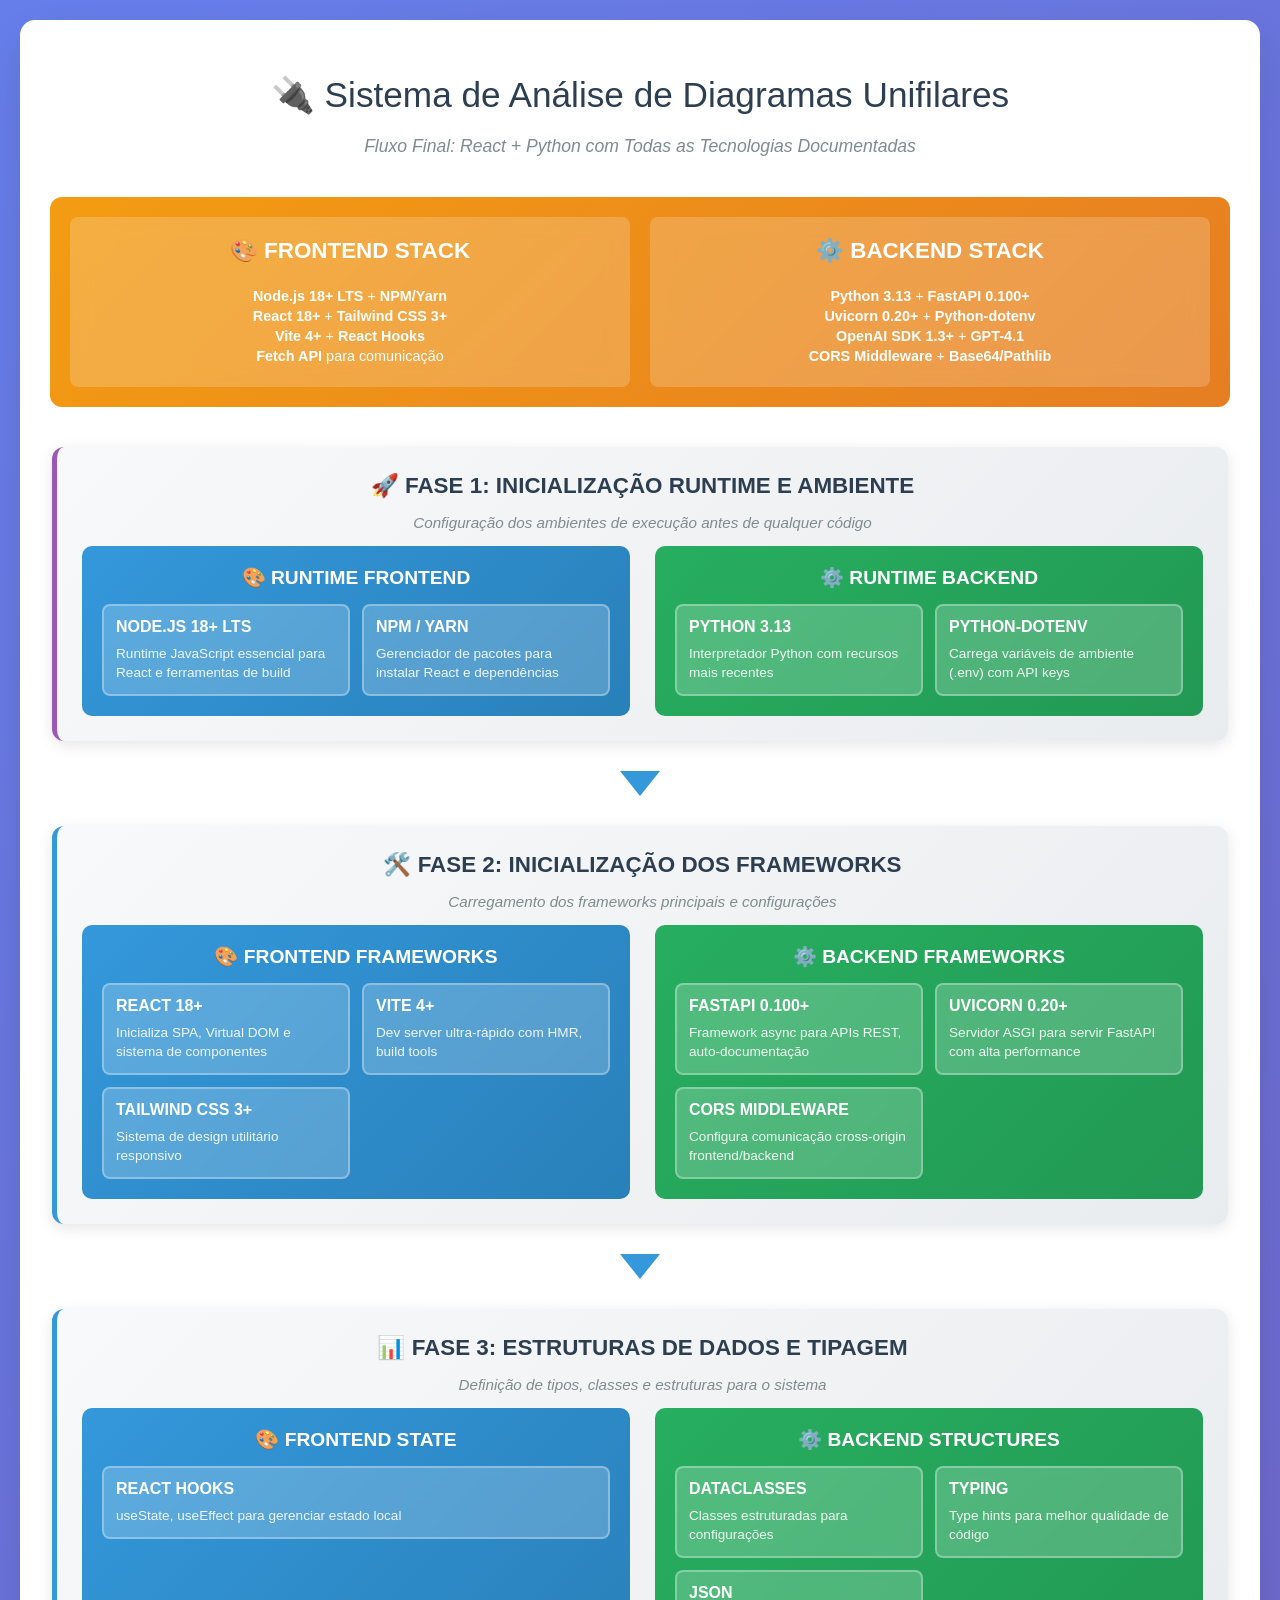
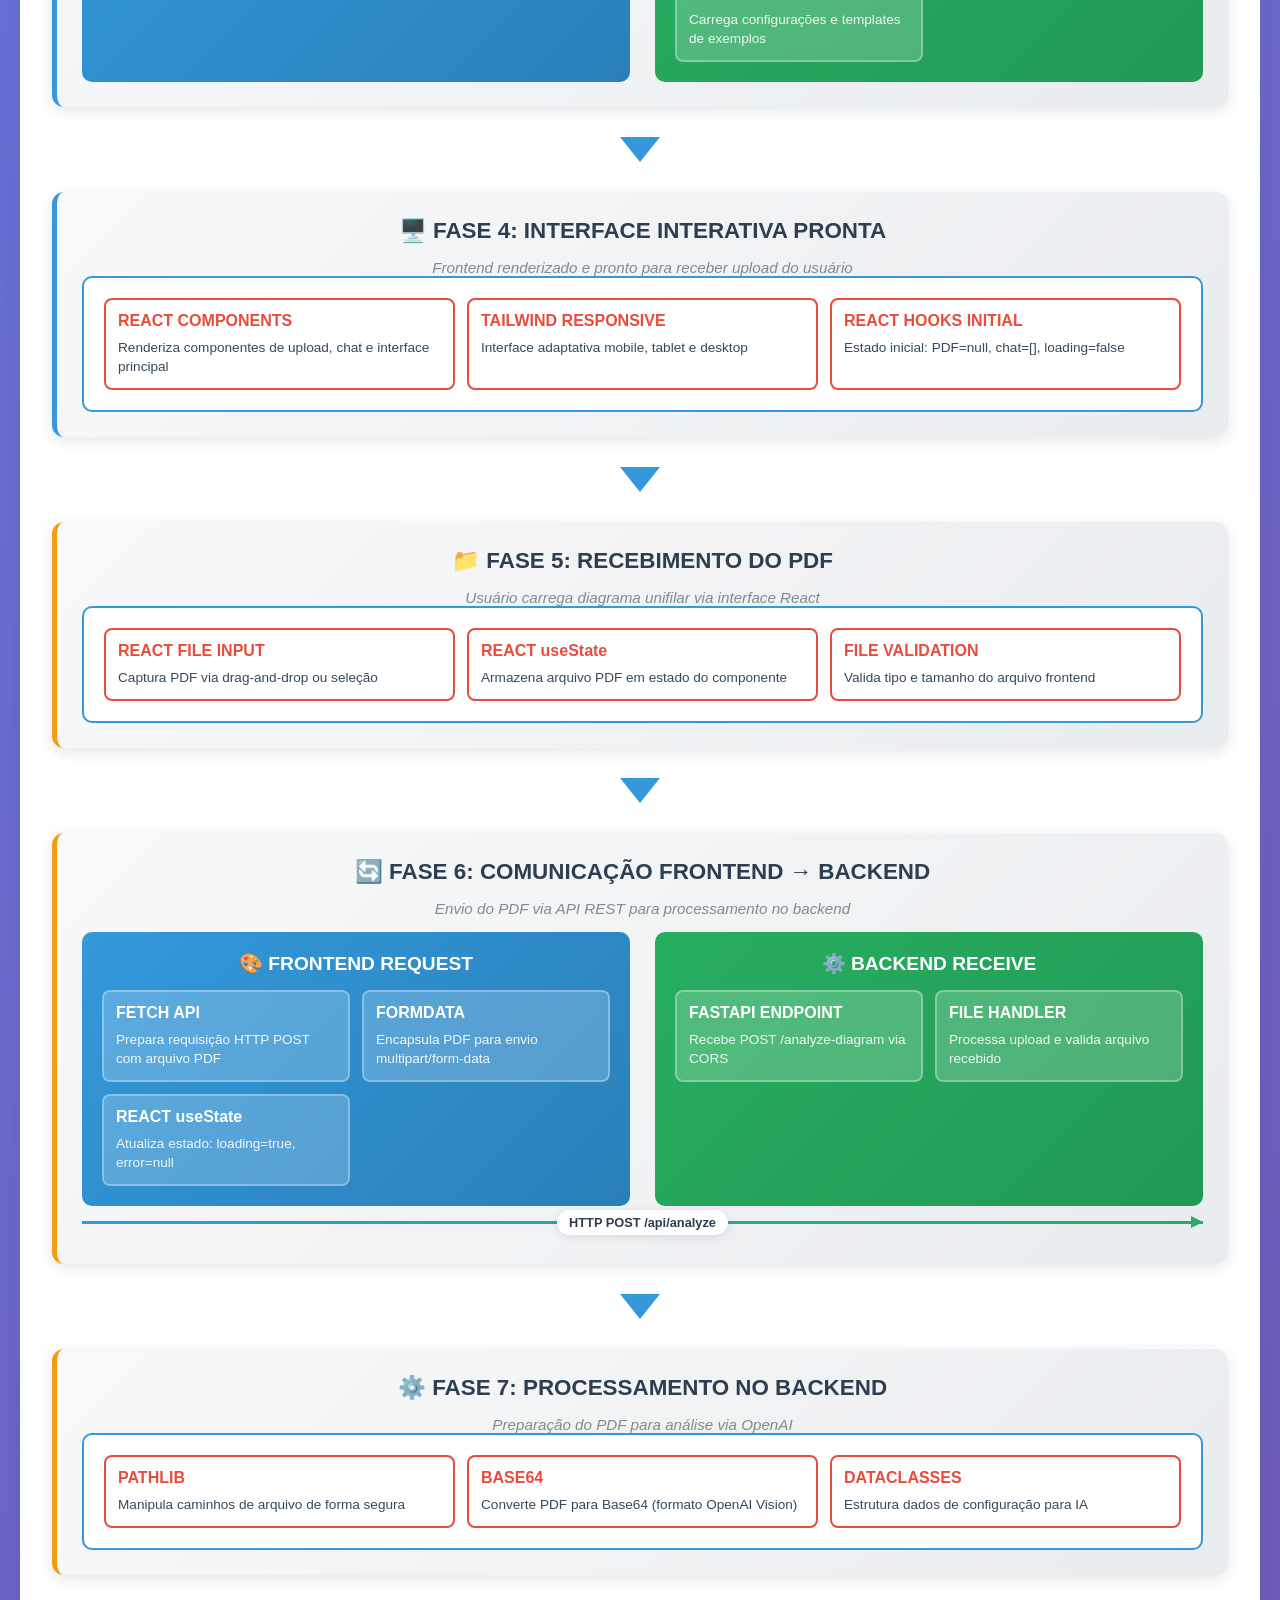
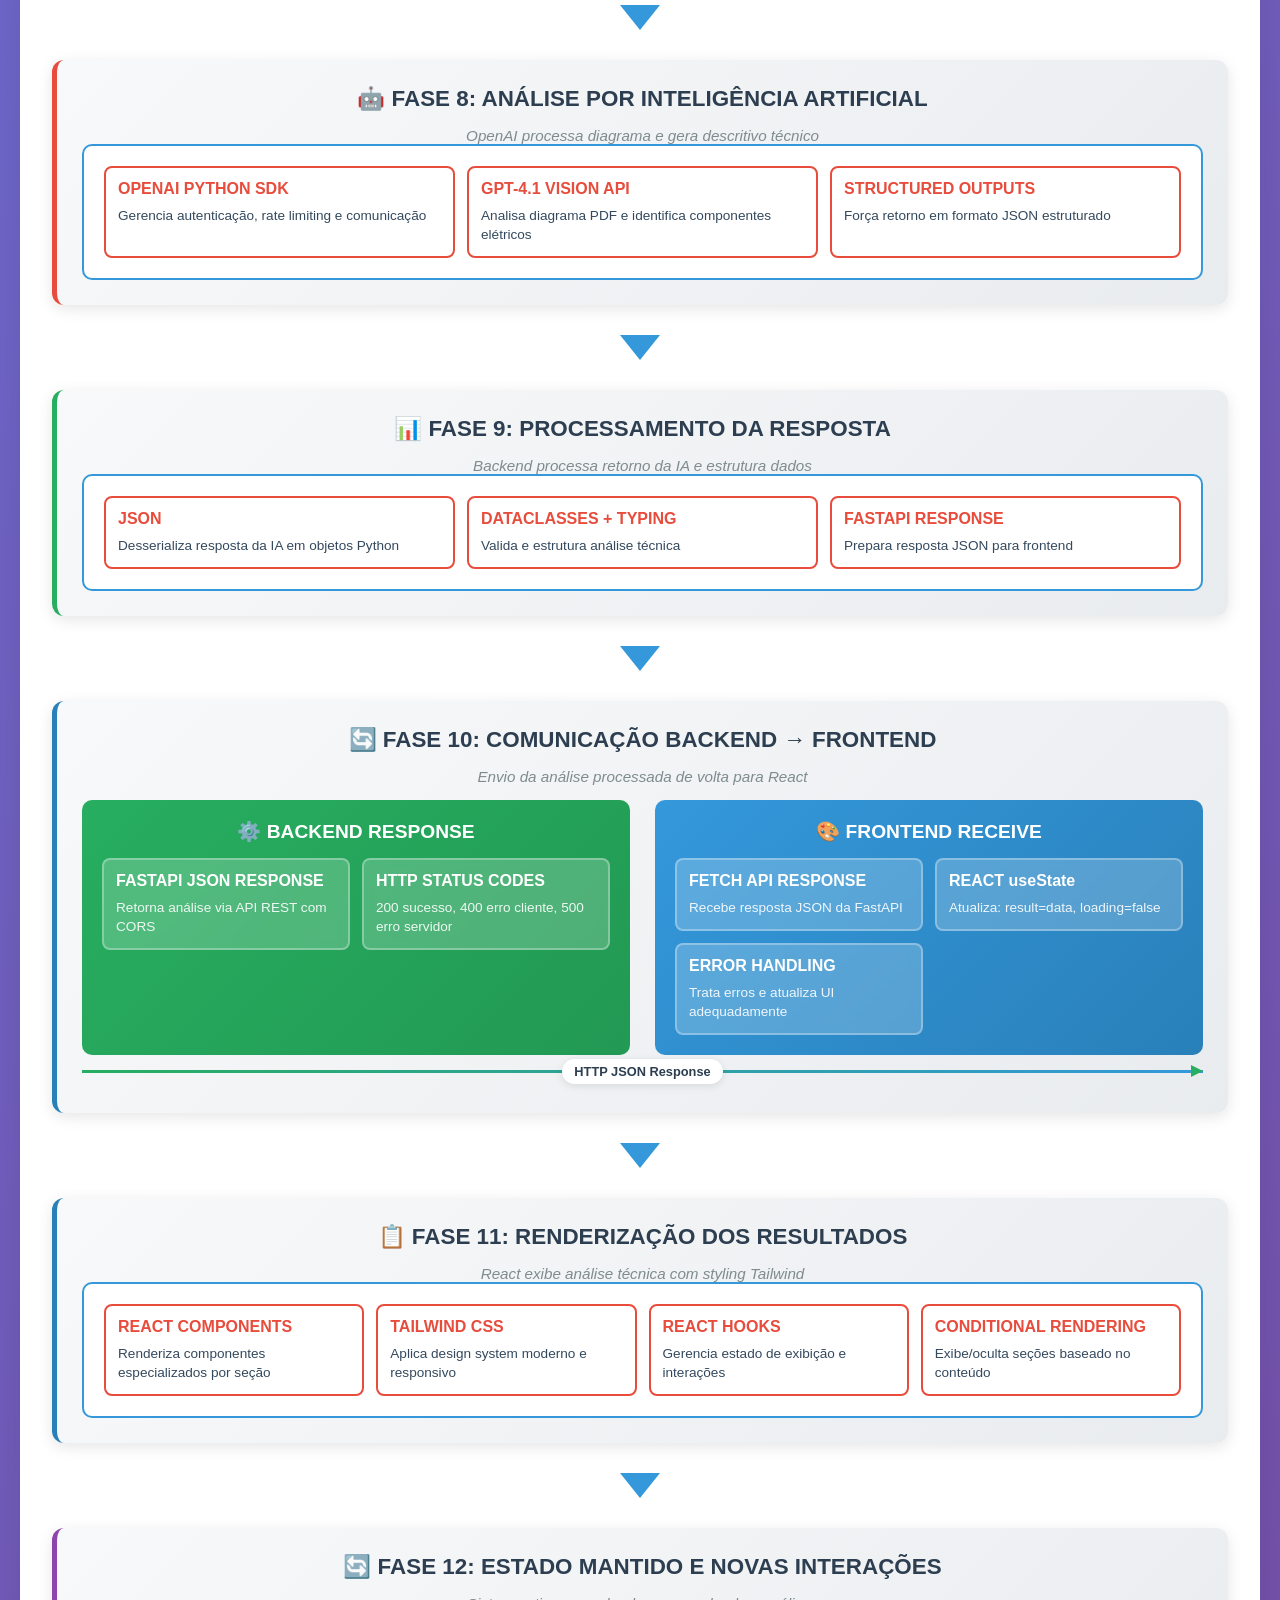
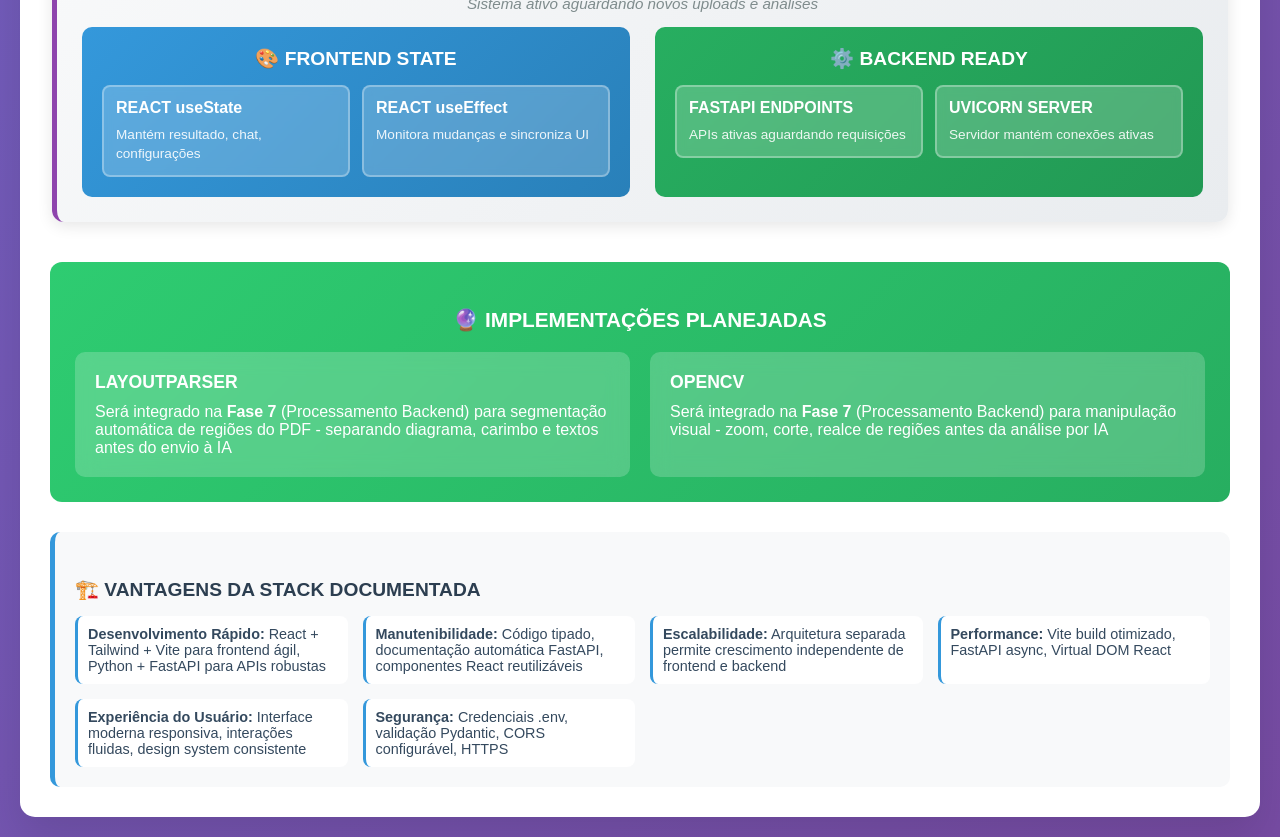
==== commit 0150c239: "Update index.html" ====
--- a/index.html
+++ b/index.html
@@ -3,7 +3,7 @@
 <head>
     <meta charset="UTF-8">
     <meta name="viewport" content="width=device-width, initial-scale=1.0">
-    <title>Fluxograma - Sistema de Análise de Diagramas</title>
+    <title>Fluxograma Final - Sistema de Análise de Diagramas</title>
     <style>
         body {
             font-family: 'Segoe UI', Tahoma, Geneva, Verdana, sans-serif;
@@ -14,7 +14,7 @@
         }
         
         .container {
-            max-width: 1200px;
+            max-width: 1400px;
             margin: 0 auto;
             background: white;
             border-radius: 15px;
@@ -25,9 +25,47 @@
         .title {
             text-align: center;
             color: #2c3e50;
-            margin-bottom: 40px;
+            margin-bottom: 20px;
             font-size: 2.2em;
             font-weight: 300;
+        }
+        
+        .subtitle {
+            text-align: center;
+            color: #7f8c8d;
+            margin-bottom: 40px;
+            font-size: 1.1em;
+            font-style: italic;
+        }
+        
+        .tech-summary {
+            display: grid;
+            grid-template-columns: 1fr 1fr;
+            gap: 20px;
+            margin-bottom: 40px;
+            padding: 20px;
+            background: linear-gradient(135deg, #f39c12 0%, #e67e22 100%);
+            border-radius: 12px;
+            color: white;
+        }
+        
+        .layer {
+            text-align: center;
+            padding: 20px;
+            background: rgba(255,255,255,0.2);
+            border-radius: 8px;
+            backdrop-filter: blur(10px);
+        }
+        
+        .layer h3 {
+            margin-top: 0;
+            font-size: 1.4em;
+        }
+        
+        .layer-tech {
+            font-size: 0.9em;
+            margin-top: 10px;
+            line-height: 1.4;
         }
         
         .flow-container {
@@ -41,10 +79,10 @@
             background: linear-gradient(135deg, #f8f9fa 0%, #e9ecef 100%);
             border-radius: 12px;
             padding: 25px;
-            width: 90%;
-            border-left: 5px solid #3498db;
+            width: 95%;
             box-shadow: 0 4px 15px rgba(0,0,0,0.1);
             transition: transform 0.3s ease;
+            position: relative;
         }
         
         .phase:hover {
@@ -59,40 +97,105 @@
             text-align: center;
         }
         
+        .dual-layer {
+            display: grid;
+            grid-template-columns: 1fr 1fr;
+            gap: 25px;
+            margin-top: 15px;
+        }
+        
+        .frontend-section {
+            background: linear-gradient(135deg, #3498db 0%, #2980b9 100%);
+            border-radius: 10px;
+            padding: 20px;
+            color: white;
+        }
+        
+        .backend-section {
+            background: linear-gradient(135deg, #27ae60 0%, #229954 100%);
+            border-radius: 10px;
+            padding: 20px;
+            color: white;
+        }
+        
+        .section-title {
+            font-size: 1.2em;
+            font-weight: 600;
+            margin-bottom: 15px;
+            text-align: center;
+        }
+        
         .tech-grid {
             display: grid;
-            grid-template-columns: repeat(auto-fit, minmax(250px, 1fr));
-            gap: 15px;
-            margin-top: 15px;
+            grid-template-columns: repeat(auto-fit, minmax(200px, 1fr));
+            gap: 12px;
         }
         
         .tech-card {
-            background: white;
+            background: rgba(255,255,255,0.2);
             border-radius: 8px;
-            padding: 15px;
-            border: 2px solid #e74c3c;
+            padding: 12px;
+            border: 2px solid rgba(255,255,255,0.3);
             transition: all 0.3s ease;
+            backdrop-filter: blur(5px);
         }
         
         .tech-card:hover {
-            border-color: #c0392b;
-            box-shadow: 0 5px 15px rgba(231,76,60,0.2);
+            background: rgba(255,255,255,0.3);
+            border-color: rgba(255,255,255,0.5);
         }
         
         .tech-name {
             font-weight: 700;
-            color: #e74c3c;
-            font-size: 1.1em;
+            font-size: 1em;
             margin-bottom: 8px;
         }
         
         .tech-function {
-            color: #34495e;
-            font-size: 0.9em;
+            font-size: 0.85em;
             line-height: 1.4;
-        }
-        
-        .arrow {
+            opacity: 0.9;
+        }
+        
+        .communication-arrow {
+            display: flex;
+            align-items: center;
+            justify-content: center;
+            margin: 15px 0;
+            position: relative;
+        }
+        
+        .arrow-line {
+            width: 100%;
+            height: 3px;
+            background: linear-gradient(90deg, #3498db, #27ae60);
+            position: relative;
+        }
+        
+        .arrow-line::after {
+            content: '';
+            position: absolute;
+            right: 0;
+            top: -5px;
+            width: 0;
+            height: 0;
+            border-left: 12px solid #27ae60;
+            border-top: 6px solid transparent;
+            border-bottom: 6px solid transparent;
+        }
+        
+        .arrow-label {
+            position: absolute;
+            background: white;
+            padding: 5px 12px;
+            border-radius: 15px;
+            font-size: 0.8em;
+            color: #2c3e50;
+            font-weight: 600;
+            box-shadow: 0 2px 8px rgba(0,0,0,0.1);
+        }
+        
+        .phase-arrow {
             width: 0;
             height: 0;
             border-left: 20px solid transparent;
@@ -107,233 +210,577 @@
             50% { opacity: 0.6; }
         }
         
-        .initialization {
-            border-left-color: #9b59b6;
-        }
-        
-        .interface {
-            border-left-color: #3498db;
-        }
-        
-        .processing {
-            border-left-color: #f39c12;
-        }
-        
-        .ai {
-            border-left-color: #e74c3c;
-        }
-        
-        .response {
-            border-left-color: #27ae60;
-        }
-        
-        .display {
-            border-left-color: #2980b9;
-        }
-        
-        .maintenance {
-            border-left-color: #8e44ad;
-        }
+        .initialization { border-left: 5px solid #9b59b6; }
+        .interface { border-left: 5px solid #3498db; }
+        .processing { border-left: 5px solid #f39c12; }
+        .ai { border-left: 5px solid #e74c3c; }
+        .response { border-left: 5px solid #27ae60; }
+        .display { border-left: 5px solid #2980b9; }
+        .maintenance { border-left: 5px solid #8e44ad; }
         
         .flow-description {
             text-align: center;
             color: #7f8c8d;
             font-style: italic;
             margin-top: 10px;
+            font-size: 0.95em;
+        }
+        
+        .single-layer {
+            background: white;
+            border-radius: 10px;
+            padding: 20px;
+            border: 2px solid #3498db;
+        }
+        
+        .single-layer .tech-card {
+            background: white;
+            border: 2px solid #e74c3c;
+            color: #2c3e50;
+        }
+        
+        .single-layer .tech-name {
+            color: #e74c3c;
+        }
+        
+        .single-layer .tech-function {
+            color: #34495e;
+            opacity: 1;
+        }
+        
+        .future-section {
+            margin-top: 40px;
+            padding: 25px;
+            background: linear-gradient(135deg, #2ecc71 0%, #27ae60 100%);
+            border-radius: 12px;
+            color: white;
+        }
+        
+        .future-title {
+            margin-bottom: 20px;
+            text-align: center;
+            font-size: 1.3em;
+        }
+        
+        .future-grid {
+            display: grid;
+            grid-template-columns: repeat(auto-fit, minmax(300px, 1fr));
+            gap: 20px;
+        }
+        
+        .future-card {
+            background: rgba(255,255,255,0.2);
+            padding: 20px;
+            border-radius: 10px;
+            backdrop-filter: blur(10px);
+        }
+        
+        .future-tech {
+            font-size: 1.1em;
+            font-weight: 700;
+            margin-bottom: 10px;
+        }
+        
+        .advantages-section {
+            margin-top: 30px;
+            padding: 20px;
+            background: #f8f9fa;
+            border-radius: 10px;
+            border-left: 5px solid #3498db;
+        }
+        
+        .advantages-title {
+            color: #2c3e50;
+            margin-bottom: 15px;
+            font-size: 1.2em;
+        }
+        
+        .advantages-grid {
+            display: grid;
+            grid-template-columns: repeat(auto-fit, minmax(250px, 1fr));
+            gap: 15px;
+            font-size: 0.9em;
+            color: #34495e;
+        }
+        
+        .advantage-item {
+            padding: 10px;
+            background: white;
+            border-radius: 8px;
+            border-left: 3px solid #3498db;
         }
     </style>
 </head>
 <body>
     <div class="container">
         <h1 class="title">🔌 Sistema de Análise de Diagramas Unifilares</h1>
-        <p style="text-align: center; color: #7f8c8d; margin-bottom: 40px;">
-            Fluxo completo: do boot do sistema até a entrega do resultado
-        </p>
+        <p class="subtitle">Fluxo Final: React + Python com Todas as Tecnologias Documentadas</p>
+        
+        <div class="tech-summary">
+            <div class="layer">
+                <h3>🎨 FRONTEND STACK</h3>
+                <div class="layer-tech">
+                    <strong>Node.js 18+ LTS</strong> + <strong>NPM/Yarn</strong><br>
+                    <strong>React 18+</strong> + <strong>Tailwind CSS 3+</strong><br>
+                    <strong>Vite 4+</strong> + <strong>React Hooks</strong><br>
+                    <strong>Fetch API</strong> para comunicação
+                </div>
+            </div>
+            <div class="layer">
+                <h3>⚙️ BACKEND STACK</h3>
+                <div class="layer-tech">
+                    <strong>Python 3.13</strong> + <strong>FastAPI 0.100+</strong><br>
+                    <strong>Uvicorn 0.20+</strong> + <strong>Python-dotenv</strong><br>
+                    <strong>OpenAI SDK 1.3+</strong> + <strong>GPT-4.1</strong><br>
+                    <strong>CORS Middleware</strong> + <strong>Base64/Pathlib</strong>
+                </div>
+            </div>
+        </div>
         
         <div class="flow-container">
             
-            <!-- FASE 1: INICIALIZAÇÃO -->
+            <!-- FASE 1: RUNTIME E AMBIENTE -->
             <div class="phase initialization">
-                <div class="phase-title">🚀 FASE 1: INICIALIZAÇÃO DO SISTEMA</div>
-                <div class="flow-description">Configuração e preparação do ambiente antes de qualquer interação</div>
-                <div class="tech-grid">
-                    <div class="tech-card">
-                        <div class="tech-name">PYTHON 3.8+</div>
-                        <div class="tech-function">Inicializa o interpretador e carrega todas as dependências do sistema</div>
-                    </div>
-                    <div class="tech-card">
-                        <div class="tech-name">PYTHON-DOTENV</div>
-                        <div class="tech-function">Carrega variáveis de ambiente do arquivo .env (API keys, configurações)</div>
-                    </div>
-                    <div class="tech-card">
-                        <div class="tech-name">DATACLASSES + TYPING</div>
-                        <div class="tech-function">Define estruturas de dados e valida tipos para configurações do sistema</div>
-                    </div>
-                    <div class="tech-card">
-                        <div class="tech-name">JSON</div>
-                        <div class="tech-function">Carrega exemplos pré-configurados e templates de análise</div>
-                    </div>
-                </div>
-            </div>
-            
-            <div class="arrow"></div>
-            
-            <!-- FASE 2: INTERFACE -->
+                <div class="phase-title">🚀 FASE 1: INICIALIZAÇÃO RUNTIME E AMBIENTE</div>
+                <div class="flow-description">Configuração dos ambientes de execução antes de qualquer código</div>
+                
+                <div class="dual-layer">
+                    <div class="frontend-section">
+                        <div class="section-title">🎨 RUNTIME FRONTEND</div>
+                        <div class="tech-grid">
+                            <div class="tech-card">
+                                <div class="tech-name">NODE.JS 18+ LTS</div>
+                                <div class="tech-function">Runtime JavaScript essencial para React e ferramentas de build</div>
+                            </div>
+                            <div class="tech-card">
+                                <div class="tech-name">NPM / YARN</div>
+                                <div class="tech-function">Gerenciador de pacotes para instalar React e dependências</div>
+                            </div>
+                        </div>
+                    </div>
+                    
+                    <div class="backend-section">
+                        <div class="section-title">⚙️ RUNTIME BACKEND</div>
+                        <div class="tech-grid">
+                            <div class="tech-card">
+                                <div class="tech-name">PYTHON 3.13</div>
+                                <div class="tech-function">Interpretador Python com recursos mais recentes</div>
+                            </div>
+                            <div class="tech-card">
+                                <div class="tech-name">PYTHON-DOTENV</div>
+                                <div class="tech-function">Carrega variáveis de ambiente (.env) com API keys</div>
+                            </div>
+                        </div>
+                    </div>
+                </div>
+            </div>
+            
+            <div class="phase-arrow"></div>
+            
+            <!-- FASE 2: INICIALIZAÇÃO DOS FRAMEWORKS -->
             <div class="phase interface">
-                <div class="phase-title">🖥️ FASE 2: INICIALIZAÇÃO DA INTERFACE</div>
-                <div class="flow-description">Criação da interface web e preparação para receber input do usuário</div>
-                <div class="tech-grid">
-                    <div class="tech-card">
-                        <div class="tech-name">STREAMLIT</div>
-                        <div class="tech-function">Renderiza a interface web, cria componentes de upload e chat</div>
-                    </div>
-                    <div class="tech-card">
-                        <div class="tech-name">STREAMLIT SESSION STATE</div>
-                        <div class="tech-function">Inicializa estado vazio para armazenar: histórico de chat, PDF carregado, configurações de sessão</div>
-                    </div>
-                    <div class="tech-card">
-                        <div class="tech-name">PADRÃO MVC</div>
-                        <div class="tech-function">Organiza separação: View (Streamlit), Model (classes de dados), Controller (lógica)</div>
-                    </div>
-                </div>
-            </div>
-            
-            <div class="arrow"></div>
-            
-            <!-- FASE 3: INPUT DO USUÁRIO -->
+                <div class="phase-title">🛠️ FASE 2: INICIALIZAÇÃO DOS FRAMEWORKS</div>
+                <div class="flow-description">Carregamento dos frameworks principais e configurações</div>
+                
+                <div class="dual-layer">
+                    <div class="frontend-section">
+                        <div class="section-title">🎨 FRONTEND FRAMEWORKS</div>
+                        <div class="tech-grid">
+                            <div class="tech-card">
+                                <div class="tech-name">REACT 18+</div>
+                                <div class="tech-function">Inicializa SPA, Virtual DOM e sistema de componentes</div>
+                            </div>
+                            <div class="tech-card">
+                                <div class="tech-name">VITE 4+</div>
+                                <div class="tech-function">Dev server ultra-rápido com HMR, build tools</div>
+                            </div>
+                            <div class="tech-card">
+                                <div class="tech-name">TAILWIND CSS 3+</div>
+                                <div class="tech-function">Sistema de design utilitário responsivo</div>
+                            </div>
+                        </div>
+                    </div>
+                    
+                    <div class="backend-section">
+                        <div class="section-title">⚙️ BACKEND FRAMEWORKS</div>
+                        <div class="tech-grid">
+                            <div class="tech-card">
+                                <div class="tech-name">FASTAPI 0.100+</div>
+                                <div class="tech-function">Framework async para APIs REST, auto-documentação</div>
+                            </div>
+                            <div class="tech-card">
+                                <div class="tech-name">UVICORN 0.20+</div>
+                                <div class="tech-function">Servidor ASGI para servir FastAPI com alta performance</div>
+                            </div>
+                            <div class="tech-card">
+                                <div class="tech-name">CORS MIDDLEWARE</div>
+                                <div class="tech-function">Configura comunicação cross-origin frontend/backend</div>
+                            </div>
+                        </div>
+                    </div>
+                </div>
+            </div>
+            
+            <div class="phase-arrow"></div>
+            
+            <!-- FASE 3: ESTRUTURAS DE DADOS -->
             <div class="phase interface">
-                <div class="phase-title">📁 FASE 3: RECEBIMENTO DO PDF</div>
-                <div class="flow-description">Usuário faz upload do diagrama unifilar em formato PDF</div>
-                <div class="tech-grid">
-                    <div class="tech-card">
-                        <div class="tech-name">STREAMLIT FILE UPLOADER</div>
-                        <div class="tech-function">Captura o arquivo PDF enviado pelo usuário via drag-and-drop ou seleção</div>
-                    </div>
-                    <div class="tech-card">
-                        <div class="tech-name">STREAMLIT SESSION STATE</div>
-                        <div class="tech-function">Armazena o PDF em memória para uso durante toda a sessão</div>
-                    </div>
-                </div>
-            </div>
-            
-            <div class="arrow"></div>
-            
-            <!-- FASE 4: PROCESSAMENTO -->
+                <div class="phase-title">📊 FASE 3: ESTRUTURAS DE DADOS E TIPAGEM</div>
+                <div class="flow-description">Definição de tipos, classes e estruturas para o sistema</div>
+                
+                <div class="dual-layer">
+                    <div class="frontend-section">
+                        <div class="section-title">🎨 FRONTEND STATE</div>
+                        <div class="tech-grid">
+                            <div class="tech-card">
+                                <div class="tech-name">REACT HOOKS</div>
+                                <div class="tech-function">useState, useEffect para gerenciar estado local</div>
+                            </div>
+                        </div>
+                    </div>
+                    
+                    <div class="backend-section">
+                        <div class="section-title">⚙️ BACKEND STRUCTURES</div>
+                        <div class="tech-grid">
+                            <div class="tech-card">
+                                <div class="tech-name">DATACLASSES</div>
+                                <div class="tech-function">Classes estruturadas para configurações</div>
+                            </div>
+                            <div class="tech-card">
+                                <div class="tech-name">TYPING</div>
+                                <div class="tech-function">Type hints para melhor qualidade de código</div>
+                            </div>
+                            <div class="tech-card">
+                                <div class="tech-name">JSON</div>
+                                <div class="tech-function">Carrega configurações e templates de exemplos</div>
+                            </div>
+                        </div>
+                    </div>
+                </div>
+            </div>
+            
+            <div class="phase-arrow"></div>
+            
+            <!-- FASE 4: INTERFACE PRONTA -->
+            <div class="phase interface">
+                <div class="phase-title">🖥️ FASE 4: INTERFACE INTERATIVA PRONTA</div>
+                <div class="flow-description">Frontend renderizado e pronto para receber upload do usuário</div>
+                
+                <div class="single-layer">
+                    <div class="tech-grid">
+                        <div class="tech-card">
+                            <div class="tech-name">REACT COMPONENTS</div>
+                            <div class="tech-function">Renderiza componentes de upload, chat e interface principal</div>
+                        </div>
+                        <div class="tech-card">
+                            <div class="tech-name">TAILWIND RESPONSIVE</div>
+                            <div class="tech-function">Interface adaptativa mobile, tablet e desktop</div>
+                        </div>
+                        <div class="tech-card">
+                            <div class="tech-name">REACT HOOKS INITIAL</div>
+                            <div class="tech-function">Estado inicial: PDF=null, chat=[], loading=false</div>
+                        </div>
+                    </div>
+                </div>
+            </div>
+            
+            <div class="phase-arrow"></div>
+            
+            <!-- FASE 5: UPLOAD DO PDF -->
             <div class="phase processing">
-                <div class="phase-title">⚙️ FASE 4: PROCESSAMENTO DO ARQUIVO</div>
-                <div class="flow-description">Preparação do PDF para envio à API de IA</div>
-                <div class="tech-grid">
-                    <div class="tech-card">
-                        <div class="tech-name">PATHLIB</div>
-                        <div class="tech-function">Manipula caminhos de arquivo de forma segura e multiplataforma</div>
-                    </div>
-                    <div class="tech-card">
-                        <div class="tech-name">BASE64</div>
-                        <div class="tech-function">Converte o PDF binário para string Base64 (formato exigido pela OpenAI Vision API)</div>
-                    </div>
-                    <div class="tech-card">
-                        <div class="tech-name">DATACLASSES</div>
-                        <div class="tech-function">Estrutura os dados de configuração para o prompt da IA (tipo de análise, parâmetros)</div>
-                    </div>
-                </div>
-            </div>
-            
-            <div class="arrow"></div>
-            
-            <!-- FASE 5: IA -->
+                <div class="phase-title">📁 FASE 5: RECEBIMENTO DO PDF</div>
+                <div class="flow-description">Usuário carrega diagrama unifilar via interface React</div>
+                
+                <div class="single-layer">
+                    <div class="tech-grid">
+                        <div class="tech-card">
+                            <div class="tech-name">REACT FILE INPUT</div>
+                            <div class="tech-function">Captura PDF via drag-and-drop ou seleção</div>
+                        </div>
+                        <div class="tech-card">
+                            <div class="tech-name">REACT useState</div>
+                            <div class="tech-function">Armazena arquivo PDF em estado do componente</div>
+                        </div>
+                        <div class="tech-card">
+                            <div class="tech-name">FILE VALIDATION</div>
+                            <div class="tech-function">Valida tipo e tamanho do arquivo frontend</div>
+                        </div>
+                    </div>
+                </div>
+            </div>
+            
+            <div class="phase-arrow"></div>
+            
+            <!-- FASE 6: COMUNICAÇÃO FRONTEND → BACKEND -->
+            <div class="phase processing">
+                <div class="phase-title">🔄 FASE 6: COMUNICAÇÃO FRONTEND → BACKEND</div>
+                <div class="flow-description">Envio do PDF via API REST para processamento no backend</div>
+                
+                <div class="dual-layer">
+                    <div class="frontend-section">
+                        <div class="section-title">🎨 FRONTEND REQUEST</div>
+                        <div class="tech-grid">
+                            <div class="tech-card">
+                                <div class="tech-name">FETCH API</div>
+                                <div class="tech-function">Prepara requisição HTTP POST com arquivo PDF</div>
+                            </div>
+                            <div class="tech-card">
+                                <div class="tech-name">FORMDATA</div>
+                                <div class="tech-function">Encapsula PDF para envio multipart/form-data</div>
+                            </div>
+                            <div class="tech-card">
+                                <div class="tech-name">REACT useState</div>
+                                <div class="tech-function">Atualiza estado: loading=true, error=null</div>
+                            </div>
+                        </div>
+                    </div>
+                    
+                    <div class="backend-section">
+                        <div class="section-title">⚙️ BACKEND RECEIVE</div>
+                        <div class="tech-grid">
+                            <div class="tech-card">
+                                <div class="tech-name">FASTAPI ENDPOINT</div>
+                                <div class="tech-function">Recebe POST /analyze-diagram via CORS</div>
+                            </div>
+                            <div class="tech-card">
+                                <div class="tech-name">FILE HANDLER</div>
+                                <div class="tech-function">Processa upload e valida arquivo recebido</div>
+                            </div>
+                        </div>
+                    </div>
+                </div>
+                
+                <div class="communication-arrow">
+                    <div class="arrow-line"></div>
+                    <div class="arrow-label">HTTP POST /api/analyze</div>
+                </div>
+            </div>
+            
+            <div class="phase-arrow"></div>
+            
+            <!-- FASE 7: PROCESSAMENTO BACKEND -->
+            <div class="phase processing">
+                <div class="phase-title">⚙️ FASE 7: PROCESSAMENTO NO BACKEND</div>
+                <div class="flow-description">Preparação do PDF para análise via OpenAI</div>
+                
+                <div class="single-layer">
+                    <div class="tech-grid">
+                        <div class="tech-card">
+                            <div class="tech-name">PATHLIB</div>
+                            <div class="tech-function">Manipula caminhos de arquivo de forma segura</div>
+                        </div>
+                        <div class="tech-card">
+                            <div class="tech-name">BASE64</div>
+                            <div class="tech-function">Converte PDF para Base64 (formato OpenAI Vision)</div>
+                        </div>
+                        <div class="tech-card">
+                            <div class="tech-name">DATACLASSES</div>
+                            <div class="tech-function">Estrutura dados de configuração para IA</div>
+                        </div>
+                    </div>
+                </div>
+            </div>
+            
+            <div class="phase-arrow"></div>
+            
+            <!-- FASE 8: INTELIGÊNCIA ARTIFICIAL -->
             <div class="phase ai">
-                <div class="phase-title">🤖 FASE 5: ANÁLISE POR INTELIGÊNCIA ARTIFICIAL</div>
-                <div class="flow-description">Envio para OpenAI e processamento do diagrama</div>
-                <div class="tech-grid">
-                    <div class="tech-card">
-                        <div class="tech-name">OPENAI PYTHON SDK</div>
-                        <div class="tech-function">Gerencia autenticação, rate limiting e comunicação com a API da OpenAI</div>
-                    </div>
-                    <div class="tech-card">
-                        <div class="tech-name">GPT-4.1 VISION API</div>
-                        <div class="tech-function">Analisa o diagrama PDF, identifica componentes elétricos e interpreta conexões</div>
-                    </div>
-                    <div class="tech-card">
-                        <div class="tech-name">STRUCTURED OUTPUTS</div>
-                        <div class="tech-function">Força a IA a retornar dados em formato JSON estruturado predefinido</div>
-                    </div>
-                </div>
-            </div>
-            
-            <div class="arrow"></div>
-            
-            <!-- FASE 6: PROCESSAMENTO DA RESPOSTA -->
+                <div class="phase-title">🤖 FASE 8: ANÁLISE POR INTELIGÊNCIA ARTIFICIAL</div>
+                <div class="flow-description">OpenAI processa diagrama e gera descritivo técnico</div>
+                
+                <div class="single-layer">
+                    <div class="tech-grid">
+                        <div class="tech-card">
+                            <div class="tech-name">OPENAI PYTHON SDK</div>
+                            <div class="tech-function">Gerencia autenticação, rate limiting e comunicação</div>
+                        </div>
+                        <div class="tech-card">
+                            <div class="tech-name">GPT-4.1 VISION API</div>
+                            <div class="tech-function">Analisa diagrama PDF e identifica componentes elétricos</div>
+                        </div>
+                        <div class="tech-card">
+                            <div class="tech-name">STRUCTURED OUTPUTS</div>
+                            <div class="tech-function">Força retorno em formato JSON estruturado</div>
+                        </div>
+                    </div>
+                </div>
+            </div>
+            
+            <div class="phase-arrow"></div>
+            
+            <!-- FASE 9: PROCESSAMENTO DA RESPOSTA -->
             <div class="phase response">
-                <div class="phase-title">📊 FASE 6: PROCESSAMENTO DA RESPOSTA</div>
-                <div class="flow-description">Tratamento e estruturação dos dados retornados pela IA</div>
-                <div class="tech-grid">
-                    <div class="tech-card">
-                        <div class="tech-name">JSON</div>
-                        <div class="tech-function">Desserializa a resposta estruturada da IA em objetos Python</div>
-                    </div>
-                    <div class="tech-card">
-                        <div class="tech-name">DATACLASSES + TYPING</div>
-                        <div class="tech-function">Valida tipos de dados e estrutura a análise técnica em classes organizadas</div>
-                    </div>
-                    <div class="tech-card">
-                        <div class="tech-name">PYTHON OOP</div>
-                        <div class="tech-function">Encapsula lógicas de processamento em métodos especializados por tipo de componente</div>
-                    </div>
-                </div>
-            </div>
-            
-            <div class="arrow"></div>
-            
-            <!-- FASE 7: EXIBIÇÃO -->
+                <div class="phase-title">📊 FASE 9: PROCESSAMENTO DA RESPOSTA</div>
+                <div class="flow-description">Backend processa retorno da IA e estrutura dados</div>
+                
+                <div class="single-layer">
+                    <div class="tech-grid">
+                        <div class="tech-card">
+                            <div class="tech-name">JSON</div>
+                            <div class="tech-function">Desserializa resposta da IA em objetos Python</div>
+                        </div>
+                        <div class="tech-card">
+                            <div class="tech-name">DATACLASSES + TYPING</div>
+                            <div class="tech-function">Valida e estrutura análise técnica</div>
+                        </div>
+                        <div class="tech-card">
+                            <div class="tech-name">FASTAPI RESPONSE</div>
+                            <div class="tech-function">Prepara resposta JSON para frontend</div>
+                        </div>
+                    </div>
+                </div>
+            </div>
+            
+            <div class="phase-arrow"></div>
+            
+            <!-- FASE 10: RETORNO PARA FRONTEND -->
             <div class="phase display">
-                <div class="phase-title">📋 FASE 7: EXIBIÇÃO DOS RESULTADOS</div>
-                <div class="flow-description">Apresentação do descritivo técnico na interface</div>
-                <div class="tech-grid">
-                    <div class="tech-card">
-                        <div class="tech-name">STREAMLIT MARKDOWN</div>
-                        <div class="tech-function">Renderiza o descritivo técnico formatado com títulos, listas e estruturas</div>
-                    </div>
-                    <div class="tech-card">
-                        <div class="tech-name">STREAMLIT CHAT</div>
-                        <div class="tech-function">Exibe resultado em formato de conversa, permite interação adicional</div>
-                    </div>
-                    <div class="tech-card">
-                        <div class="tech-name">STREAMLIT SESSION STATE</div>
-                        <div class="tech-function">Armazena histórico da análise para consultas futuras na mesma sessão</div>
-                    </div>
-                </div>
-            </div>
-            
-            <div class="arrow"></div>
-            
-            <!-- FASE 8: MANUTENÇÃO -->
+                <div class="phase-title">🔄 FASE 10: COMUNICAÇÃO BACKEND → FRONTEND</div>
+                <div class="flow-description">Envio da análise processada de volta para React</div>
+                
+                <div class="dual-layer">
+                    <div class="backend-section">
+                        <div class="section-title">⚙️ BACKEND RESPONSE</div>
+                        <div class="tech-grid">
+                            <div class="tech-card">
+                                <div class="tech-name">FASTAPI JSON RESPONSE</div>
+                                <div class="tech-function">Retorna análise via API REST com CORS</div>
+                            </div>
+                            <div class="tech-card">
+                                <div class="tech-name">HTTP STATUS CODES</div>
+                                <div class="tech-function">200 sucesso, 400 erro cliente, 500 erro servidor</div>
+                            </div>
+                        </div>
+                    </div>
+                    
+                    <div class="frontend-section">
+                        <div class="section-title">🎨 FRONTEND RECEIVE</div>
+                        <div class="tech-grid">
+                            <div class="tech-card">
+                                <div class="tech-name">FETCH API RESPONSE</div>
+                                <div class="tech-function">Recebe resposta JSON da FastAPI</div>
+                            </div>
+                            <div class="tech-card">
+                                <div class="tech-name">REACT useState</div>
+                                <div class="tech-function">Atualiza: result=data, loading=false</div>
+                            </div>
+                            <div class="tech-card">
+                                <div class="tech-name">ERROR HANDLING</div>
+                                <div class="tech-function">Trata erros e atualiza UI adequadamente</div>
+                            </div>
+                        </div>
+                    </div>
+                </div>
+                
+                <div class="communication-arrow">
+                    <div class="arrow-line" style="background: linear-gradient(90deg, #27ae60, #3498db);"></div>
+                    <div class="arrow-label">HTTP JSON Response</div>
+                </div>
+            </div>
+            
+            <div class="phase-arrow"></div>
+            
+            <!-- FASE 11: RENDERIZAÇÃO -->
+            <div class="phase display">
+                <div class="phase-title">📋 FASE 11: RENDERIZAÇÃO DOS RESULTADOS</div>
+                <div class="flow-description">React exibe análise técnica com styling Tailwind</div>
+                
+                <div class="single-layer">
+                    <div class="tech-grid">
+                        <div class="tech-card">
+                            <div class="tech-name">REACT COMPONENTS</div>
+                            <div class="tech-function">Renderiza componentes especializados por seção</div>
+                        </div>
+                        <div class="tech-card">
+                            <div class="tech-name">TAILWIND CSS</div>
+                            <div class="tech-function">Aplica design system moderno e responsivo</div>
+                        </div>
+                        <div class="tech-card">
+                            <div class="tech-name">REACT HOOKS</div>
+                            <div class="tech-function">Gerencia estado de exibição e interações</div>
+                        </div>
+                        <div class="tech-card">
+                            <div class="tech-name">CONDITIONAL RENDERING</div>
+                            <div class="tech-function">Exibe/oculta seções baseado no conteúdo</div>
+                        </div>
+                    </div>
+                </div>
+            </div>
+            
+            <div class="phase-arrow"></div>
+            
+            <!-- FASE 12: MANUTENÇÃO -->
             <div class="phase maintenance">
-                <div class="phase-title">🔄 FASE 8: MANUTENÇÃO DO ESTADO</div>
-                <div class="flow-description">Sistema fica aguardando novas interações ou uploads</div>
-                <div class="tech-grid">
-                    <div class="tech-card">
-                        <div class="tech-name">STREAMLIT SESSION STATE</div>
-                        <div class="tech-function">Mantém PDF, histórico de chat e configurações em memória</div>
-                    </div>
-                    <div class="tech-card">
-                        <div class="tech-name">STREAMLIT RERUN</div>
-                        <div class="tech-function">Monitora mudanças na interface e reprocessa quando necessário</div>
+                <div class="phase-title">🔄 FASE 12: ESTADO MANTIDO E NOVAS INTERAÇÕES</div>
+                <div class="flow-description">Sistema ativo aguardando novos uploads e análises</div>
+                
+                <div class="dual-layer">
+                    <div class="frontend-section">
+                        <div class="section-title">🎨 FRONTEND STATE</div>
+                        <div class="tech-grid">
+                            <div class="tech-card">
+                                <div class="tech-name">REACT useState</div>
+                                <div class="tech-function">Mantém resultado, chat, configurações</div>
+                            </div>
+                            <div class="tech-card">
+                                <div class="tech-name">REACT useEffect</div>
+                                <div class="tech-function">Monitora mudanças e sincroniza UI</div>
+                            </div>
+                        </div>
+                    </div>
+                    
+                    <div class="backend-section">
+                        <div class="section-title">⚙️ BACKEND READY</div>
+                        <div class="tech-grid">
+                            <div class="tech-card">
+                                <div class="tech-name">FASTAPI ENDPOINTS</div>
+                                <div class="tech-function">APIs ativas aguardando requisições</div>
+                            </div>
+                            <div class="tech-card">
+                                <div class="tech-name">UVICORN SERVER</div>
+                                <div class="tech-function">Servidor mantém conexões ativas</div>
+                            </div>
+                        </div>
                     </div>
                 </div>
             </div>
             
         </div>
         
-        <div style="margin-top: 40px; padding: 20px; background: #f8f9fa; border-radius: 10px; border-left: 5px solid #2ecc71;">
-            <h3 style="color: #27ae60; margin-bottom: 15px;">🔮 IMPLEMENTAÇÕES FUTURAS</h3>
-            <div style="display: grid; grid-template-columns: repeat(auto-fit, minmax(300px, 1fr)); gap: 15px;">
-                <div style="background: white; padding: 15px; border-radius: 8px; border: 2px solid #2ecc71;">
-                    <strong style="color: #27ae60;">LAYOUTPARSER</strong><br>
-                    <small>Será inserido na Fase 4 para segmentar automaticamente regiões do PDF (diagrama vs. carimbo vs. textos)</small>
-                </div>
-                <div style="background: white; padding: 15px; border-radius: 8px; border: 2px solid #2ecc71;">
-                    <strong style="color: #27ae60;">OPENCV</strong><br>
-                    <small>Será inserido na Fase 4 para manipulação visual (zoom, corte, realce) antes do envio à IA</small>
+        <div class="future-section">
+            <h3 class="future-title">🔮 IMPLEMENTAÇÕES PLANEJADAS</h3>
+            <div class="future-grid">
+                <div class="future-card">
+                    <div class="future-tech">LAYOUTPARSER</div>
+                    <div>Será integrado na <strong>Fase 7</strong> (Processamento Backend) para segmentação automática de regiões do PDF - separando diagrama, carimbo e textos antes do envio à IA</div>
+                </div>
+                <div class="future-card">
+                    <div class="future-tech">OPENCV</div>
+                    <div>Será integrado na <strong>Fase 7</strong> (Processamento Backend) para manipulação visual - zoom, corte, realce de regiões antes da análise por IA</div>
+                </div>
+            </div>
+        </div>
+        
+        <div class="advantages-section">
+            <h4 class="advantages-title">🏗️ VANTAGENS DA STACK DOCUMENTADA</h4>
+            <div class="advantages-grid">
+                <div class="advantage-item">
+                    <strong>Desenvolvimento Rápido:</strong> React + Tailwind + Vite para frontend ágil, Python + FastAPI para APIs robustas
+                </div>
+                <div class="advantage-item">
+                    <strong>Manutenibilidade:</strong> Código tipado, documentação automática FastAPI, componentes React reutilizáveis
+                </div>
+                <div class="advantage-item">
+                    <strong>Escalabilidade:</strong> Arquitetura separada permite crescimento independente de frontend e backend
+                </div>
+                <div class="advantage-item">
+                    <strong>Performance:</strong> Vite build otimizado, FastAPI async, Virtual DOM React
+                </div>
+                <div class="advantage-item">
+                    <strong>Experiência do Usuário:</strong> Interface moderna responsiva, interações fluidas, design system consistente
+                </div>
+                <div class="advantage-item">
+                    <strong>Segurança:</strong> Credenciais .env, validação Pydantic, CORS configurável, HTTPS
                 </div>
             </div>
         </div>
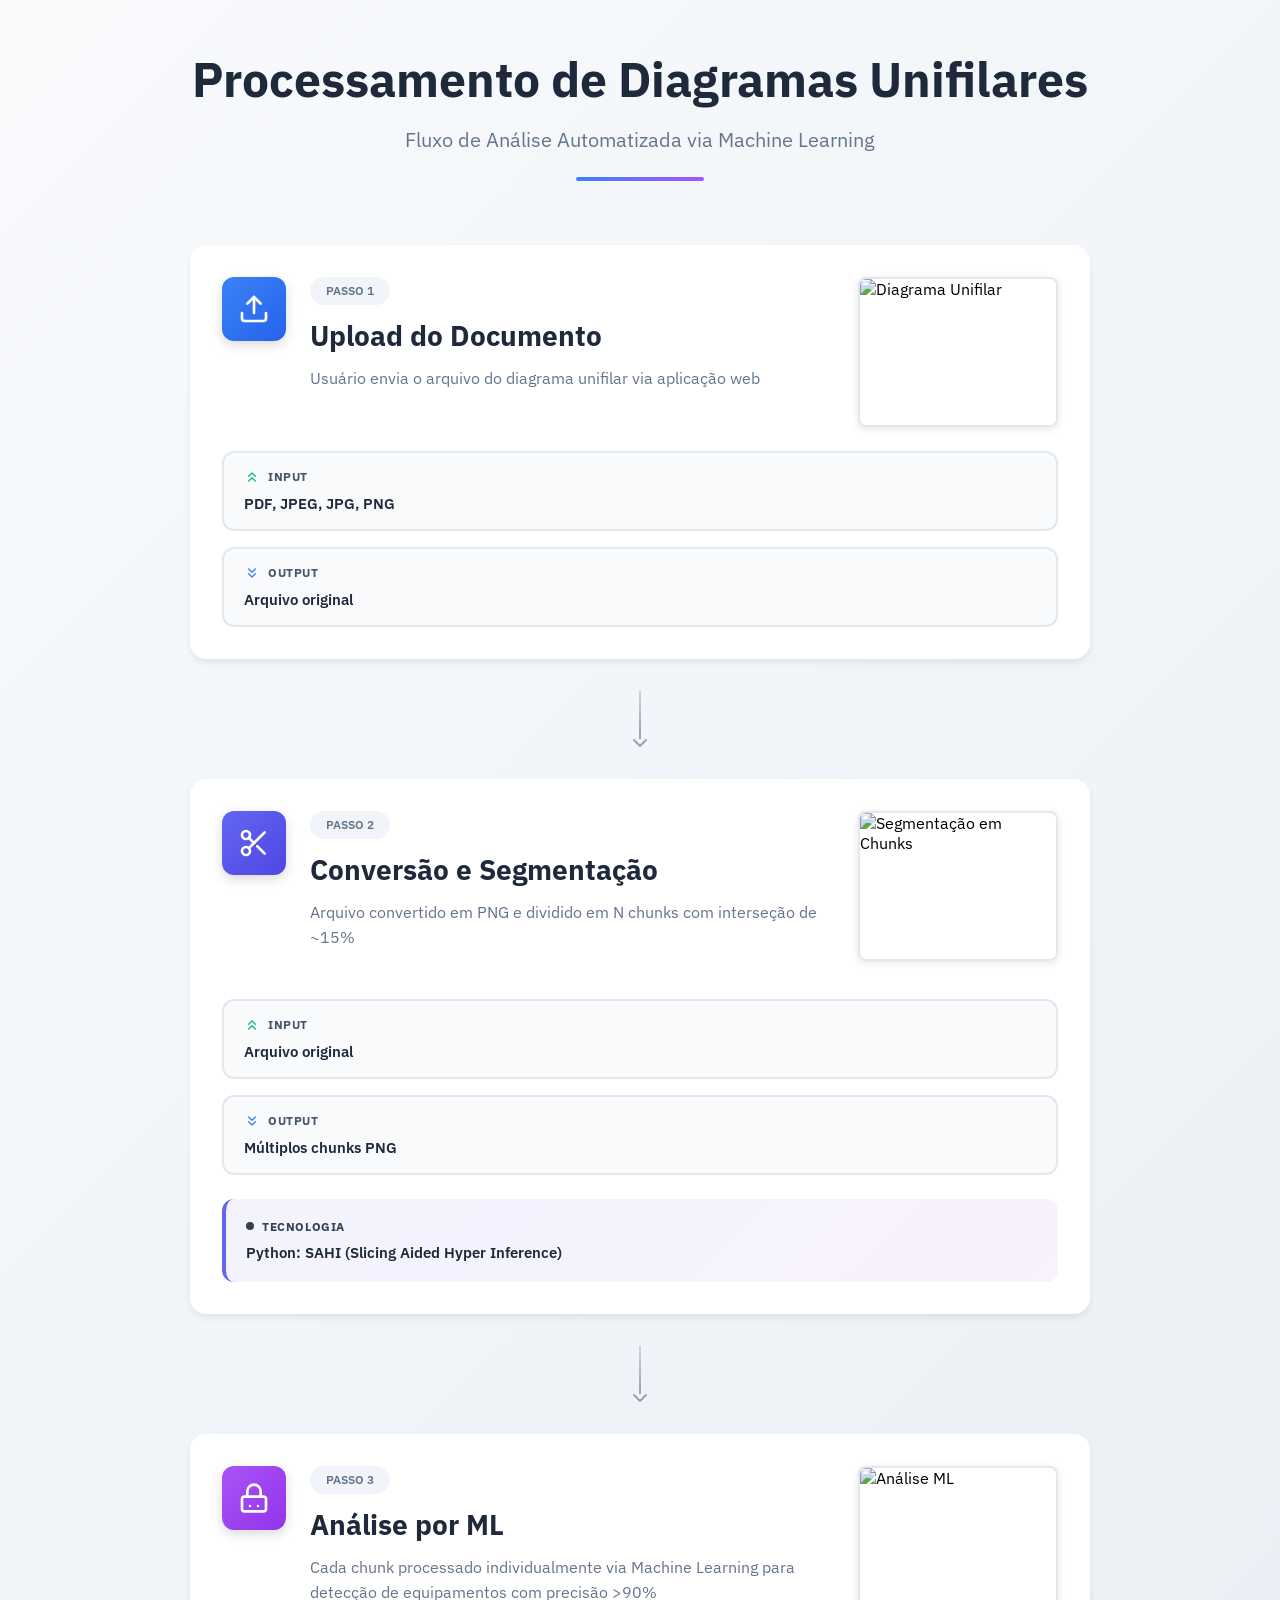
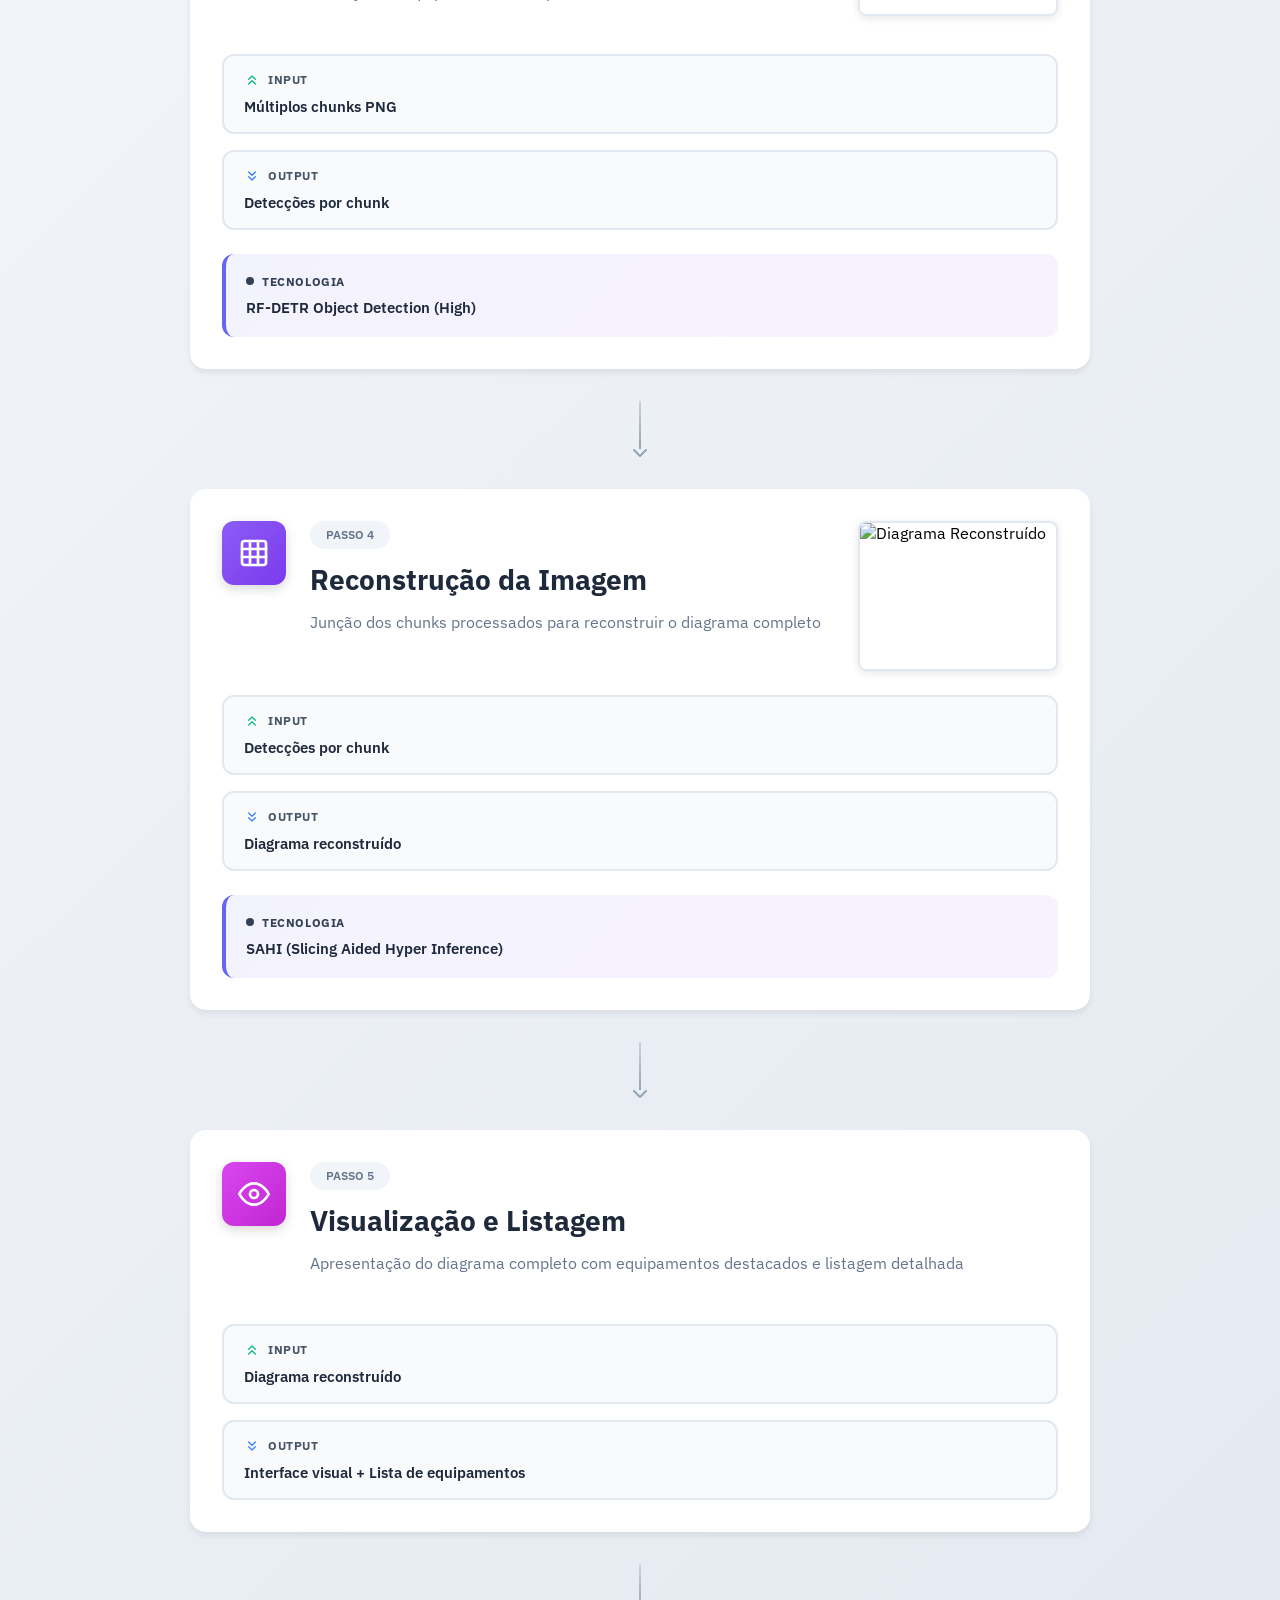
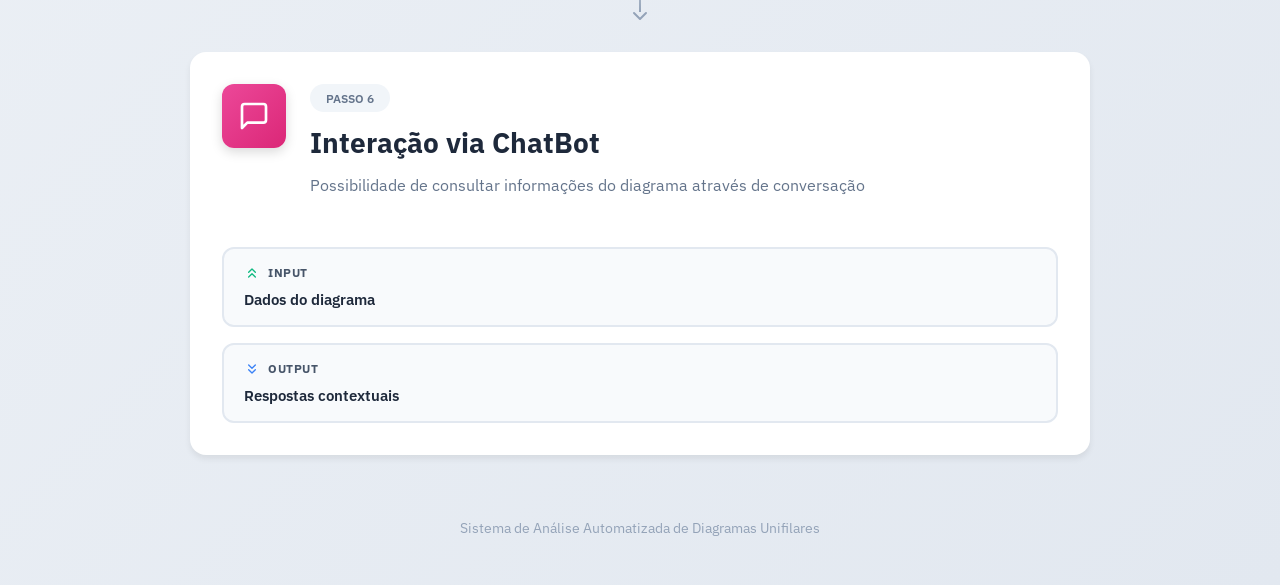
==== commit 8e8d2f73: "Change greeting from 'Hello World' to 'Goodbye World'" ====
--- a/index.html
+++ b/index.html
@@ -3,788 +3,565 @@
 <head>
     <meta charset="UTF-8">
     <meta name="viewport" content="width=device-width, initial-scale=1.0">
-    <title>Fluxograma Final - Sistema de Análise de Diagramas</title>
+    <title>Processamento de Diagramas Unifilares</title>
+    <link href="https://fonts.googleapis.com/css2?family=IBM+Plex+Sans:wght@400;500;600;700&display=swap" rel="stylesheet">
     <style>
+        * {
+            margin: 0;
+            padding: 0;
+            box-sizing: border-box;
+        }
+
         body {
-            font-family: 'Segoe UI', Tahoma, Geneva, Verdana, sans-serif;
-            margin: 0;
-            padding: 20px;
-            background: linear-gradient(135deg, #667eea 0%, #764ba2 100%);
+            font-family: 'IBM Plex Sans', system-ui, sans-serif;
+            background: linear-gradient(135deg, #f8fafc 0%, #e2e8f0 100%);
             min-height: 100vh;
-        }
-        
+            padding: 3rem 2rem;
+        }
+
         .container {
-            max-width: 1400px;
+            max-width: 900px;
             margin: 0 auto;
+        }
+
+        .header {
+            text-align: center;
+            margin-bottom: 4rem;
+            animation: fadeIn 0.8s ease-out;
+        }
+
+        .header h1 {
+            font-size: 3rem;
+            color: #1e293b;
+            font-weight: 700;
+            margin-bottom: 1rem;
+        }
+
+        .header p {
+            font-size: 1.25rem;
+            color: #64748b;
+        }
+
+        .header-line {
+            height: 4px;
+            width: 8rem;
+            background: linear-gradient(90deg, #3b82f6, #a855f7);
+            margin: 1.5rem auto;
+            border-radius: 2px;
+        }
+
+        .step-card {
             background: white;
-            border-radius: 15px;
-            padding: 30px;
-            box-shadow: 0 20px 40px rgba(0,0,0,0.1);
-        }
-        
-        .title {
-            text-align: center;
-            color: #2c3e50;
-            margin-bottom: 20px;
-            font-size: 2.2em;
-            font-weight: 300;
-        }
-        
-        .subtitle {
-            text-align: center;
-            color: #7f8c8d;
-            margin-bottom: 40px;
-            font-size: 1.1em;
-            font-style: italic;
-        }
-        
-        .tech-summary {
-            display: grid;
-            grid-template-columns: 1fr 1fr;
-            gap: 20px;
-            margin-bottom: 40px;
-            padding: 20px;
-            background: linear-gradient(135deg, #f39c12 0%, #e67e22 100%);
-            border-radius: 12px;
-            color: white;
-        }
-        
-        .layer {
-            text-align: center;
-            padding: 20px;
-            background: rgba(255,255,255,0.2);
-            border-radius: 8px;
-            backdrop-filter: blur(10px);
-        }
-        
-        .layer h3 {
-            margin-top: 0;
-            font-size: 1.4em;
-        }
-        
-        .layer-tech {
-            font-size: 0.9em;
-            margin-top: 10px;
-            line-height: 1.4;
-        }
-        
-        .flow-container {
-            display: flex;
-            flex-direction: column;
-            gap: 20px;
-            align-items: center;
-        }
-        
-        .phase {
-            background: linear-gradient(135deg, #f8f9fa 0%, #e9ecef 100%);
-            border-radius: 12px;
-            padding: 25px;
-            width: 95%;
-            box-shadow: 0 4px 15px rgba(0,0,0,0.1);
-            transition: transform 0.3s ease;
-            position: relative;
-        }
-        
-        .phase:hover {
-            transform: translateY(-5px);
-        }
-        
-        .phase-title {
-            font-size: 1.4em;
-            font-weight: 600;
-            color: #2c3e50;
-            margin-bottom: 15px;
-            text-align: center;
-        }
-        
-        .dual-layer {
-            display: grid;
-            grid-template-columns: 1fr 1fr;
-            gap: 25px;
-            margin-top: 15px;
-        }
-        
-        .frontend-section {
-            background: linear-gradient(135deg, #3498db 0%, #2980b9 100%);
-            border-radius: 10px;
-            padding: 20px;
-            color: white;
-        }
-        
-        .backend-section {
-            background: linear-gradient(135deg, #27ae60 0%, #229954 100%);
-            border-radius: 10px;
-            padding: 20px;
-            color: white;
-        }
-        
-        .section-title {
-            font-size: 1.2em;
-            font-weight: 600;
-            margin-bottom: 15px;
-            text-align: center;
-        }
-        
-        .tech-grid {
-            display: grid;
-            grid-template-columns: repeat(auto-fit, minmax(200px, 1fr));
-            gap: 12px;
-        }
-        
-        .tech-card {
-            background: rgba(255,255,255,0.2);
-            border-radius: 8px;
-            padding: 12px;
-            border: 2px solid rgba(255,255,255,0.3);
+            border-radius: 1rem;
+            box-shadow: 0 4px 6px rgba(0, 0, 0, 0.07);
+            padding: 2rem;
+            margin-bottom: 2rem;
             transition: all 0.3s ease;
-            backdrop-filter: blur(5px);
-        }
-        
-        .tech-card:hover {
-            background: rgba(255,255,255,0.3);
-            border-color: rgba(255,255,255,0.5);
-        }
-        
-        .tech-name {
-            font-weight: 700;
-            font-size: 1em;
-            margin-bottom: 8px;
-        }
-        
-        .tech-function {
-            font-size: 0.85em;
-            line-height: 1.4;
-            opacity: 0.9;
-        }
-        
-        .communication-arrow {
+            animation: slideUp 0.6s ease-out backwards;
+        }
+
+        .step-card:hover {
+            box-shadow: 0 12px 24px rgba(0, 0, 0, 0.12);
+            transform: translateY(-4px);
+        }
+
+        .step-header {
+            display: flex;
+            align-items: flex-start;
+            gap: 1.5rem;
+            margin-bottom: 1.5rem;
+        }
+
+        .step-header-content {
+            display: flex;
+            align-items: flex-start;
+            gap: 1.5rem;
+            flex: 1;
+        }
+
+        .step-image {
+            width: 200px;
+            height: 150px;
+            border-radius: 0.5rem;
+            object-fit: cover;
+            border: 2px solid #e2e8f0;
+            box-shadow: 0 2px 8px rgba(0, 0, 0, 0.1);
+            flex-shrink: 0;
+        }
+
+        .step-icon {
+            width: 4rem;
+            height: 4rem;
+            border-radius: 0.75rem;
             display: flex;
             align-items: center;
             justify-content: center;
-            margin: 15px 0;
-            position: relative;
-        }
-        
-        .arrow-line {
-            width: 100%;
-            height: 3px;
-            background: linear-gradient(90deg, #3498db, #27ae60);
-            position: relative;
-        }
-        
-        .arrow-line::after {
+            flex-shrink: 0;
+            box-shadow: 0 4px 12px rgba(0, 0, 0, 0.15);
+        }
+
+        .step-icon svg {
+            width: 2rem;
+            height: 2rem;
+            stroke: white;
+            fill: none;
+            stroke-width: 2;
+            stroke-linecap: round;
+            stroke-linejoin: round;
+        }
+
+        .step-content {
+            flex: 1;
+        }
+
+        .step-badge {
+            display: inline-block;
+            font-size: 0.75rem;
+            font-weight: 600;
+            color: #64748b;
+            background: #f1f5f9;
+            padding: 0.4rem 1rem;
+            border-radius: 2rem;
+            margin-bottom: 0.75rem;
+        }
+
+        .step-title {
+            font-size: 1.75rem;
+            font-weight: 700;
+            color: #1e293b;
+            margin-bottom: 0.75rem;
+        }
+
+        .step-description {
+            font-size: 1rem;
+            color: #64748b;
+            line-height: 1.6;
+            margin-bottom: 1.5rem;
+        }
+
+        .io-container {
+            margin-top: 1.5rem;
+        }
+
+        .io-box {
+            background: #f8fafc;
+            border: 2px solid #e2e8f0;
+            border-radius: 0.75rem;
+            padding: 1rem 1.25rem;
+            margin-bottom: 1rem;
+        }
+
+        .io-box:last-child {
+            margin-bottom: 0;
+        }
+
+        .io-label {
+            display: flex;
+            align-items: center;
+            gap: 0.5rem;
+            font-size: 0.75rem;
+            font-weight: 700;
+            text-transform: uppercase;
+            letter-spacing: 0.05em;
+            color: #475569;
+            margin-bottom: 0.5rem;
+            line-height: 1;
+        }
+
+        .io-label svg {
+            width: 1rem;
+            height: 1rem;
+            flex-shrink: 0;
+            display: block;
+        }
+
+        .io-value {
+            font-size: 0.95rem;
+            font-weight: 600;
+            color: #1e293b;
+        }
+
+        .input-label svg {
+            stroke: #10b981;
+            fill: none;
+            stroke-width: 2;
+            stroke-linecap: round;
+            stroke-linejoin: round;
+        }
+
+        .output-label svg {
+            stroke: #3b82f6;
+            fill: none;
+            stroke-width: 2;
+            stroke-linecap: round;
+            stroke-linejoin: round;
+        }
+
+        .tech-box {
+            background: linear-gradient(135deg, rgba(99, 102, 241, 0.08), rgba(168, 85, 247, 0.08));
+            border-left: 4px solid #6366f1;
+            border-radius: 0.75rem;
+            padding: 1.25rem;
+            margin-top: 1.5rem;
+        }
+
+        .tech-label {
+            display: flex;
+            align-items: center;
+            gap: 0.5rem;
+            font-size: 0.75rem;
+            font-weight: 700;
+            text-transform: uppercase;
+            letter-spacing: 0.05em;
+            color: #334155;
+            margin-bottom: 0.5rem;
+        }
+
+        .tech-label::before {
             content: '';
-            position: absolute;
-            right: 0;
-            top: -5px;
-            width: 0;
-            height: 0;
-            border-left: 12px solid #27ae60;
-            border-top: 6px solid transparent;
-            border-bottom: 6px solid transparent;
-        }
-        
-        .arrow-label {
-            position: absolute;
-            background: white;
-            padding: 5px 12px;
-            border-radius: 15px;
-            font-size: 0.8em;
-            color: #2c3e50;
+            width: 0.5rem;
+            height: 0.5rem;
+            background: #334155;
+            border-radius: 50%;
+        }
+
+        .tech-value {
+            font-size: 0.95rem;
             font-weight: 600;
-            box-shadow: 0 2px 8px rgba(0,0,0,0.1);
-        }
-        
-        .phase-arrow {
-            width: 0;
-            height: 0;
-            border-left: 20px solid transparent;
-            border-right: 20px solid transparent;
-            border-top: 25px solid #3498db;
-            margin: 10px auto;
-            animation: pulse 2s infinite;
-        }
-        
-        @keyframes pulse {
-            0%, 100% { opacity: 1; }
-            50% { opacity: 0.6; }
-        }
-        
-        .initialization { border-left: 5px solid #9b59b6; }
-        .interface { border-left: 5px solid #3498db; }
-        .processing { border-left: 5px solid #f39c12; }
-        .ai { border-left: 5px solid #e74c3c; }
-        .response { border-left: 5px solid #27ae60; }
-        .display { border-left: 5px solid #2980b9; }
-        .maintenance { border-left: 5px solid #8e44ad; }
-        
-        .flow-description {
+            color: #1e293b;
+        }
+
+        .connector {
+            display: flex;
+            justify-content: center;
+            margin: 1.5rem 0;
+        }
+
+        .connector-line {
+            display: flex;
+            flex-direction: column;
+            align-items: center;
+        }
+
+        .connector-line-bar {
+            width: 2px;
+            height: 3rem;
+            background: linear-gradient(180deg, #cbd5e1, #94a3b8);
+        }
+
+        .connector-arrow {
+            width: 1.5rem;
+            height: 1.5rem;
+            stroke: #94a3b8;
+            fill: none;
+            stroke-width: 2;
+            stroke-linecap: round;
+            stroke-linejoin: round;
+            margin-top: -0.5rem;
+        }
+
+        .footer {
             text-align: center;
-            color: #7f8c8d;
-            font-style: italic;
-            margin-top: 10px;
-            font-size: 0.95em;
-        }
-        
-        .single-layer {
-            background: white;
-            border-radius: 10px;
-            padding: 20px;
-            border: 2px solid #3498db;
-        }
-        
-        .single-layer .tech-card {
-            background: white;
-            border: 2px solid #e74c3c;
-            color: #2c3e50;
-        }
-        
-        .single-layer .tech-name {
-            color: #e74c3c;
-        }
-        
-        .single-layer .tech-function {
-            color: #34495e;
-            opacity: 1;
-        }
-        
-        .future-section {
-            margin-top: 40px;
-            padding: 25px;
-            background: linear-gradient(135deg, #2ecc71 0%, #27ae60 100%);
-            border-radius: 12px;
-            color: white;
-        }
-        
-        .future-title {
-            margin-bottom: 20px;
-            text-align: center;
-            font-size: 1.3em;
-        }
-        
-        .future-grid {
-            display: grid;
-            grid-template-columns: repeat(auto-fit, minmax(300px, 1fr));
-            gap: 20px;
-        }
-        
-        .future-card {
-            background: rgba(255,255,255,0.2);
-            padding: 20px;
-            border-radius: 10px;
-            backdrop-filter: blur(10px);
-        }
-        
-        .future-tech {
-            font-size: 1.1em;
-            font-weight: 700;
-            margin-bottom: 10px;
-        }
-        
-        .advantages-section {
-            margin-top: 30px;
-            padding: 20px;
-            background: #f8f9fa;
-            border-radius: 10px;
-            border-left: 5px solid #3498db;
-        }
-        
-        .advantages-title {
-            color: #2c3e50;
-            margin-bottom: 15px;
-            font-size: 1.2em;
-        }
-        
-        .advantages-grid {
-            display: grid;
-            grid-template-columns: repeat(auto-fit, minmax(250px, 1fr));
-            gap: 15px;
-            font-size: 0.9em;
-            color: #34495e;
-        }
-        
-        .advantage-item {
-            padding: 10px;
-            background: white;
-            border-radius: 8px;
-            border-left: 3px solid #3498db;
-        }
+            margin-top: 4rem;
+            color: #94a3b8;
+            font-size: 0.875rem;
+        }
+
+        @keyframes fadeIn {
+            from {
+                opacity: 0;
+                transform: translateY(-20px);
+            }
+            to {
+                opacity: 1;
+                transform: translateY(0);
+            }
+        }
+
+        @keyframes slideUp {
+            from {
+                opacity: 0;
+                transform: translateY(30px);
+            }
+            to {
+                opacity: 1;
+                transform: translateY(0);
+            }
+        }
+
+        .step-card:nth-child(1) { animation-delay: 0.1s; }
+        .step-card:nth-child(3) { animation-delay: 0.2s; }
+        .step-card:nth-child(5) { animation-delay: 0.3s; }
+        .step-card:nth-child(7) { animation-delay: 0.4s; }
+        .step-card:nth-child(9) { animation-delay: 0.5s; }
+        .step-card:nth-child(11) { animation-delay: 0.6s; }
+
+        /* Gradient colors for each step */
+        .gradient-1 { background: linear-gradient(135deg, #3b82f6, #2563eb); }
+        .gradient-2 { background: linear-gradient(135deg, #6366f1, #4f46e5); }
+        .gradient-3 { background: linear-gradient(135deg, #a855f7, #9333ea); }
+        .gradient-4 { background: linear-gradient(135deg, #8b5cf6, #7c3aed); }
+        .gradient-5 { background: linear-gradient(135deg, #d946ef, #c026d3); }
+        .gradient-6 { background: linear-gradient(135deg, #ec4899, #db2777); }
     </style>
 </head>
 <body>
     <div class="container">
-        <h1 class="title">🔌 Sistema de Análise de Diagramas Unifilares</h1>
-        <p class="subtitle">Fluxo Final: React + Python com Todas as Tecnologias Documentadas</p>
-        
-        <div class="tech-summary">
-            <div class="layer">
-                <h3>🎨 FRONTEND STACK</h3>
-                <div class="layer-tech">
-                    <strong>Node.js 18+ LTS</strong> + <strong>NPM/Yarn</strong><br>
-                    <strong>React 18+</strong> + <strong>Tailwind CSS 3+</strong><br>
-                    <strong>Vite 4+</strong> + <strong>React Hooks</strong><br>
-                    <strong>Fetch API</strong> para comunicação
-                </div>
-            </div>
-            <div class="layer">
-                <h3>⚙️ BACKEND STACK</h3>
-                <div class="layer-tech">
-                    <strong>Python 3.13</strong> + <strong>FastAPI 0.100+</strong><br>
-                    <strong>Uvicorn 0.20+</strong> + <strong>Python-dotenv</strong><br>
-                    <strong>OpenAI SDK 1.3+</strong> + <strong>GPT-4.1</strong><br>
-                    <strong>CORS Middleware</strong> + <strong>Base64/Pathlib</strong>
-                </div>
-            </div>
-        </div>
-        
-        <div class="flow-container">
-            
-            <!-- FASE 1: RUNTIME E AMBIENTE -->
-            <div class="phase initialization">
-                <div class="phase-title">🚀 FASE 1: INICIALIZAÇÃO RUNTIME E AMBIENTE</div>
-                <div class="flow-description">Configuração dos ambientes de execução antes de qualquer código</div>
-                
-                <div class="dual-layer">
-                    <div class="frontend-section">
-                        <div class="section-title">🎨 RUNTIME FRONTEND</div>
-                        <div class="tech-grid">
-                            <div class="tech-card">
-                                <div class="tech-name">NODE.JS 18+ LTS</div>
-                                <div class="tech-function">Runtime JavaScript essencial para React e ferramentas de build</div>
-                            </div>
-                            <div class="tech-card">
-                                <div class="tech-name">NPM / YARN</div>
-                                <div class="tech-function">Gerenciador de pacotes para instalar React e dependências</div>
-                            </div>
-                        </div>
-                    </div>
-                    
-                    <div class="backend-section">
-                        <div class="section-title">⚙️ RUNTIME BACKEND</div>
-                        <div class="tech-grid">
-                            <div class="tech-card">
-                                <div class="tech-name">PYTHON 3.13</div>
-                                <div class="tech-function">Interpretador Python com recursos mais recentes</div>
-                            </div>
-                            <div class="tech-card">
-                                <div class="tech-name">PYTHON-DOTENV</div>
-                                <div class="tech-function">Carrega variáveis de ambiente (.env) com API keys</div>
-                            </div>
-                        </div>
-                    </div>
-                </div>
-            </div>
-            
-            <div class="phase-arrow"></div>
-            
-            <!-- FASE 2: INICIALIZAÇÃO DOS FRAMEWORKS -->
-            <div class="phase interface">
-                <div class="phase-title">🛠️ FASE 2: INICIALIZAÇÃO DOS FRAMEWORKS</div>
-                <div class="flow-description">Carregamento dos frameworks principais e configurações</div>
-                
-                <div class="dual-layer">
-                    <div class="frontend-section">
-                        <div class="section-title">🎨 FRONTEND FRAMEWORKS</div>
-                        <div class="tech-grid">
-                            <div class="tech-card">
-                                <div class="tech-name">REACT 18+</div>
-                                <div class="tech-function">Inicializa SPA, Virtual DOM e sistema de componentes</div>
-                            </div>
-                            <div class="tech-card">
-                                <div class="tech-name">VITE 4+</div>
-                                <div class="tech-function">Dev server ultra-rápido com HMR, build tools</div>
-                            </div>
-                            <div class="tech-card">
-                                <div class="tech-name">TAILWIND CSS 3+</div>
-                                <div class="tech-function">Sistema de design utilitário responsivo</div>
-                            </div>
-                        </div>
-                    </div>
-                    
-                    <div class="backend-section">
-                        <div class="section-title">⚙️ BACKEND FRAMEWORKS</div>
-                        <div class="tech-grid">
-                            <div class="tech-card">
-                                <div class="tech-name">FASTAPI 0.100+</div>
-                                <div class="tech-function">Framework async para APIs REST, auto-documentação</div>
-                            </div>
-                            <div class="tech-card">
-                                <div class="tech-name">UVICORN 0.20+</div>
-                                <div class="tech-function">Servidor ASGI para servir FastAPI com alta performance</div>
-                            </div>
-                            <div class="tech-card">
-                                <div class="tech-name">CORS MIDDLEWARE</div>
-                                <div class="tech-function">Configura comunicação cross-origin frontend/backend</div>
-                            </div>
-                        </div>
-                    </div>
-                </div>
-            </div>
-            
-            <div class="phase-arrow"></div>
-            
-            <!-- FASE 3: ESTRUTURAS DE DADOS -->
-            <div class="phase interface">
-                <div class="phase-title">📊 FASE 3: ESTRUTURAS DE DADOS E TIPAGEM</div>
-                <div class="flow-description">Definição de tipos, classes e estruturas para o sistema</div>
-                
-                <div class="dual-layer">
-                    <div class="frontend-section">
-                        <div class="section-title">🎨 FRONTEND STATE</div>
-                        <div class="tech-grid">
-                            <div class="tech-card">
-                                <div class="tech-name">REACT HOOKS</div>
-                                <div class="tech-function">useState, useEffect para gerenciar estado local</div>
-                            </div>
-                        </div>
-                    </div>
-                    
-                    <div class="backend-section">
-                        <div class="section-title">⚙️ BACKEND STRUCTURES</div>
-                        <div class="tech-grid">
-                            <div class="tech-card">
-                                <div class="tech-name">DATACLASSES</div>
-                                <div class="tech-function">Classes estruturadas para configurações</div>
-                            </div>
-                            <div class="tech-card">
-                                <div class="tech-name">TYPING</div>
-                                <div class="tech-function">Type hints para melhor qualidade de código</div>
-                            </div>
-                            <div class="tech-card">
-                                <div class="tech-name">JSON</div>
-                                <div class="tech-function">Carrega configurações e templates de exemplos</div>
-                            </div>
-                        </div>
-                    </div>
-                </div>
-            </div>
-            
-            <div class="phase-arrow"></div>
-            
-            <!-- FASE 4: INTERFACE PRONTA -->
-            <div class="phase interface">
-                <div class="phase-title">🖥️ FASE 4: INTERFACE INTERATIVA PRONTA</div>
-                <div class="flow-description">Frontend renderizado e pronto para receber upload do usuário</div>
-                
-                <div class="single-layer">
-                    <div class="tech-grid">
-                        <div class="tech-card">
-                            <div class="tech-name">REACT COMPONENTS</div>
-                            <div class="tech-function">Renderiza componentes de upload, chat e interface principal</div>
-                        </div>
-                        <div class="tech-card">
-                            <div class="tech-name">TAILWIND RESPONSIVE</div>
-                            <div class="tech-function">Interface adaptativa mobile, tablet e desktop</div>
-                        </div>
-                        <div class="tech-card">
-                            <div class="tech-name">REACT HOOKS INITIAL</div>
-                            <div class="tech-function">Estado inicial: PDF=null, chat=[], loading=false</div>
-                        </div>
-                    </div>
-                </div>
-            </div>
-            
-            <div class="phase-arrow"></div>
-            
-            <!-- FASE 5: UPLOAD DO PDF -->
-            <div class="phase processing">
-                <div class="phase-title">📁 FASE 5: RECEBIMENTO DO PDF</div>
-                <div class="flow-description">Usuário carrega diagrama unifilar via interface React</div>
-                
-                <div class="single-layer">
-                    <div class="tech-grid">
-                        <div class="tech-card">
-                            <div class="tech-name">REACT FILE INPUT</div>
-                            <div class="tech-function">Captura PDF via drag-and-drop ou seleção</div>
-                        </div>
-                        <div class="tech-card">
-                            <div class="tech-name">REACT useState</div>
-                            <div class="tech-function">Armazena arquivo PDF em estado do componente</div>
-                        </div>
-                        <div class="tech-card">
-                            <div class="tech-name">FILE VALIDATION</div>
-                            <div class="tech-function">Valida tipo e tamanho do arquivo frontend</div>
-                        </div>
-                    </div>
-                </div>
-            </div>
-            
-            <div class="phase-arrow"></div>
-            
-            <!-- FASE 6: COMUNICAÇÃO FRONTEND → BACKEND -->
-            <div class="phase processing">
-                <div class="phase-title">🔄 FASE 6: COMUNICAÇÃO FRONTEND → BACKEND</div>
-                <div class="flow-description">Envio do PDF via API REST para processamento no backend</div>
-                
-                <div class="dual-layer">
-                    <div class="frontend-section">
-                        <div class="section-title">🎨 FRONTEND REQUEST</div>
-                        <div class="tech-grid">
-                            <div class="tech-card">
-                                <div class="tech-name">FETCH API</div>
-                                <div class="tech-function">Prepara requisição HTTP POST com arquivo PDF</div>
-                            </div>
-                            <div class="tech-card">
-                                <div class="tech-name">FORMDATA</div>
-                                <div class="tech-function">Encapsula PDF para envio multipart/form-data</div>
-                            </div>
-                            <div class="tech-card">
-                                <div class="tech-name">REACT useState</div>
-                                <div class="tech-function">Atualiza estado: loading=true, error=null</div>
-                            </div>
-                        </div>
-                    </div>
-                    
-                    <div class="backend-section">
-                        <div class="section-title">⚙️ BACKEND RECEIVE</div>
-                        <div class="tech-grid">
-                            <div class="tech-card">
-                                <div class="tech-name">FASTAPI ENDPOINT</div>
-                                <div class="tech-function">Recebe POST /analyze-diagram via CORS</div>
-                            </div>
-                            <div class="tech-card">
-                                <div class="tech-name">FILE HANDLER</div>
-                                <div class="tech-function">Processa upload e valida arquivo recebido</div>
-                            </div>
-                        </div>
-                    </div>
-                </div>
-                
-                <div class="communication-arrow">
-                    <div class="arrow-line"></div>
-                    <div class="arrow-label">HTTP POST /api/analyze</div>
-                </div>
-            </div>
-            
-            <div class="phase-arrow"></div>
-            
-            <!-- FASE 7: PROCESSAMENTO BACKEND -->
-            <div class="phase processing">
-                <div class="phase-title">⚙️ FASE 7: PROCESSAMENTO NO BACKEND</div>
-                <div class="flow-description">Preparação do PDF para análise via OpenAI</div>
-                
-                <div class="single-layer">
-                    <div class="tech-grid">
-                        <div class="tech-card">
-                            <div class="tech-name">PATHLIB</div>
-                            <div class="tech-function">Manipula caminhos de arquivo de forma segura</div>
-                        </div>
-                        <div class="tech-card">
-                            <div class="tech-name">BASE64</div>
-                            <div class="tech-function">Converte PDF para Base64 (formato OpenAI Vision)</div>
-                        </div>
-                        <div class="tech-card">
-                            <div class="tech-name">DATACLASSES</div>
-                            <div class="tech-function">Estrutura dados de configuração para IA</div>
-                        </div>
-                    </div>
-                </div>
-            </div>
-            
-            <div class="phase-arrow"></div>
-            
-            <!-- FASE 8: INTELIGÊNCIA ARTIFICIAL -->
-            <div class="phase ai">
-                <div class="phase-title">🤖 FASE 8: ANÁLISE POR INTELIGÊNCIA ARTIFICIAL</div>
-                <div class="flow-description">OpenAI processa diagrama e gera descritivo técnico</div>
-                
-                <div class="single-layer">
-                    <div class="tech-grid">
-                        <div class="tech-card">
-                            <div class="tech-name">OPENAI PYTHON SDK</div>
-                            <div class="tech-function">Gerencia autenticação, rate limiting e comunicação</div>
-                        </div>
-                        <div class="tech-card">
-                            <div class="tech-name">GPT-4.1 VISION API</div>
-                            <div class="tech-function">Analisa diagrama PDF e identifica componentes elétricos</div>
-                        </div>
-                        <div class="tech-card">
-                            <div class="tech-name">STRUCTURED OUTPUTS</div>
-                            <div class="tech-function">Força retorno em formato JSON estruturado</div>
-                        </div>
-                    </div>
-                </div>
-            </div>
-            
-            <div class="phase-arrow"></div>
-            
-            <!-- FASE 9: PROCESSAMENTO DA RESPOSTA -->
-            <div class="phase response">
-                <div class="phase-title">📊 FASE 9: PROCESSAMENTO DA RESPOSTA</div>
-                <div class="flow-description">Backend processa retorno da IA e estrutura dados</div>
-                
-                <div class="single-layer">
-                    <div class="tech-grid">
-                        <div class="tech-card">
-                            <div class="tech-name">JSON</div>
-                            <div class="tech-function">Desserializa resposta da IA em objetos Python</div>
-                        </div>
-                        <div class="tech-card">
-                            <div class="tech-name">DATACLASSES + TYPING</div>
-                            <div class="tech-function">Valida e estrutura análise técnica</div>
-                        </div>
-                        <div class="tech-card">
-                            <div class="tech-name">FASTAPI RESPONSE</div>
-                            <div class="tech-function">Prepara resposta JSON para frontend</div>
-                        </div>
-                    </div>
-                </div>
-            </div>
-            
-            <div class="phase-arrow"></div>
-            
-            <!-- FASE 10: RETORNO PARA FRONTEND -->
-            <div class="phase display">
-                <div class="phase-title">🔄 FASE 10: COMUNICAÇÃO BACKEND → FRONTEND</div>
-                <div class="flow-description">Envio da análise processada de volta para React</div>
-                
-                <div class="dual-layer">
-                    <div class="backend-section">
-                        <div class="section-title">⚙️ BACKEND RESPONSE</div>
-                        <div class="tech-grid">
-                            <div class="tech-card">
-                                <div class="tech-name">FASTAPI JSON RESPONSE</div>
-                                <div class="tech-function">Retorna análise via API REST com CORS</div>
-                            </div>
-                            <div class="tech-card">
-                                <div class="tech-name">HTTP STATUS CODES</div>
-                                <div class="tech-function">200 sucesso, 400 erro cliente, 500 erro servidor</div>
-                            </div>
-                        </div>
-                    </div>
-                    
-                    <div class="frontend-section">
-                        <div class="section-title">🎨 FRONTEND RECEIVE</div>
-                        <div class="tech-grid">
-                            <div class="tech-card">
-                                <div class="tech-name">FETCH API RESPONSE</div>
-                                <div class="tech-function">Recebe resposta JSON da FastAPI</div>
-                            </div>
-                            <div class="tech-card">
-                                <div class="tech-name">REACT useState</div>
-                                <div class="tech-function">Atualiza: result=data, loading=false</div>
-                            </div>
-                            <div class="tech-card">
-                                <div class="tech-name">ERROR HANDLING</div>
-                                <div class="tech-function">Trata erros e atualiza UI adequadamente</div>
-                            </div>
-                        </div>
-                    </div>
-                </div>
-                
-                <div class="communication-arrow">
-                    <div class="arrow-line" style="background: linear-gradient(90deg, #27ae60, #3498db);"></div>
-                    <div class="arrow-label">HTTP JSON Response</div>
-                </div>
-            </div>
-            
-            <div class="phase-arrow"></div>
-            
-            <!-- FASE 11: RENDERIZAÇÃO -->
-            <div class="phase display">
-                <div class="phase-title">📋 FASE 11: RENDERIZAÇÃO DOS RESULTADOS</div>
-                <div class="flow-description">React exibe análise técnica com styling Tailwind</div>
-                
-                <div class="single-layer">
-                    <div class="tech-grid">
-                        <div class="tech-card">
-                            <div class="tech-name">REACT COMPONENTS</div>
-                            <div class="tech-function">Renderiza componentes especializados por seção</div>
-                        </div>
-                        <div class="tech-card">
-                            <div class="tech-name">TAILWIND CSS</div>
-                            <div class="tech-function">Aplica design system moderno e responsivo</div>
-                        </div>
-                        <div class="tech-card">
-                            <div class="tech-name">REACT HOOKS</div>
-                            <div class="tech-function">Gerencia estado de exibição e interações</div>
-                        </div>
-                        <div class="tech-card">
-                            <div class="tech-name">CONDITIONAL RENDERING</div>
-                            <div class="tech-function">Exibe/oculta seções baseado no conteúdo</div>
-                        </div>
-                    </div>
-                </div>
-            </div>
-            
-            <div class="phase-arrow"></div>
-            
-            <!-- FASE 12: MANUTENÇÃO -->
-            <div class="phase maintenance">
-                <div class="phase-title">🔄 FASE 12: ESTADO MANTIDO E NOVAS INTERAÇÕES</div>
-                <div class="flow-description">Sistema ativo aguardando novos uploads e análises</div>
-                
-                <div class="dual-layer">
-                    <div class="frontend-section">
-                        <div class="section-title">🎨 FRONTEND STATE</div>
-                        <div class="tech-grid">
-                            <div class="tech-card">
-                                <div class="tech-name">REACT useState</div>
-                                <div class="tech-function">Mantém resultado, chat, configurações</div>
-                            </div>
-                            <div class="tech-card">
-                                <div class="tech-name">REACT useEffect</div>
-                                <div class="tech-function">Monitora mudanças e sincroniza UI</div>
-                            </div>
-                        </div>
-                    </div>
-                    
-                    <div class="backend-section">
-                        <div class="section-title">⚙️ BACKEND READY</div>
-                        <div class="tech-grid">
-                            <div class="tech-card">
-                                <div class="tech-name">FASTAPI ENDPOINTS</div>
-                                <div class="tech-function">APIs ativas aguardando requisições</div>
-                            </div>
-                            <div class="tech-card">
-                                <div class="tech-name">UVICORN SERVER</div>
-                                <div class="tech-function">Servidor mantém conexões ativas</div>
-                            </div>
-                        </div>
-                    </div>
-                </div>
-            </div>
-            
-        </div>
-        
-        <div class="future-section">
-            <h3 class="future-title">🔮 IMPLEMENTAÇÕES PLANEJADAS</h3>
-            <div class="future-grid">
-                <div class="future-card">
-                    <div class="future-tech">LAYOUTPARSER</div>
-                    <div>Será integrado na <strong>Fase 7</strong> (Processamento Backend) para segmentação automática de regiões do PDF - separando diagrama, carimbo e textos antes do envio à IA</div>
-                </div>
-                <div class="future-card">
-                    <div class="future-tech">OPENCV</div>
-                    <div>Será integrado na <strong>Fase 7</strong> (Processamento Backend) para manipulação visual - zoom, corte, realce de regiões antes da análise por IA</div>
-                </div>
-            </div>
-        </div>
-        
-        <div class="advantages-section">
-            <h4 class="advantages-title">🏗️ VANTAGENS DA STACK DOCUMENTADA</h4>
-            <div class="advantages-grid">
-                <div class="advantage-item">
-                    <strong>Desenvolvimento Rápido:</strong> React + Tailwind + Vite para frontend ágil, Python + FastAPI para APIs robustas
-                </div>
-                <div class="advantage-item">
-                    <strong>Manutenibilidade:</strong> Código tipado, documentação automática FastAPI, componentes React reutilizáveis
-                </div>
-                <div class="advantage-item">
-                    <strong>Escalabilidade:</strong> Arquitetura separada permite crescimento independente de frontend e backend
-                </div>
-                <div class="advantage-item">
-                    <strong>Performance:</strong> Vite build otimizado, FastAPI async, Virtual DOM React
-                </div>
-                <div class="advantage-item">
-                    <strong>Experiência do Usuário:</strong> Interface moderna responsiva, interações fluidas, design system consistente
-                </div>
-                <div class="advantage-item">
-                    <strong>Segurança:</strong> Credenciais .env, validação Pydantic, CORS configurável, HTTPS
-                </div>
-            </div>
-        </div>
-        
+        <!-- Header -->
+        <div class="header">
+            <h1>Processamento de Diagramas Unifilares</h1>
+            <p>Fluxo de Análise Automatizada via Machine Learning</p>
+            <div class="header-line"></div>
+        </div>
+
+        <!-- Step 1 -->
+        <div class="step-card">
+            <div class="step-header">
+                <div class="step-header-content">
+                    <div class="step-icon gradient-1">
+                        <svg viewBox="0 0 24 24"><path d="M21 15v4a2 2 0 0 1-2 2H5a2 2 0 0 1-2-2v-4"></path><polyline points="17 8 12 3 7 8"></polyline><line x1="12" y1="3" x2="12" y2="15"></line></svg>
+                    </div>
+                    <div class="step-content">
+                        <span class="step-badge">PASSO 1</span>
+                        <h3 class="step-title">Upload do Documento</h3>
+                        <p class="step-description">Usuário envia o arquivo do diagrama unifilar via aplicação web</p>
+                    </div>
+                </div>
+                <img src="Diagrama-unifilar.png" alt="Diagrama Unifilar" class="step-image">
+            </div>
+            <div class="io-container">
+                <div class="io-box">
+                    <div class="io-label input-label">
+                        <svg viewBox="0 0 24 24"><polyline points="17 11 12 6 7 11"></polyline><polyline points="17 18 12 13 7 18"></polyline></svg>
+                        Input
+                    </div>
+                    <div class="io-value">PDF, JPEG, JPG, PNG</div>
+                </div>
+                <div class="io-box">
+                    <div class="io-label output-label">
+                        <svg viewBox="0 0 24 24"><polyline points="7 13 12 18 17 13"></polyline><polyline points="7 6 12 11 17 6"></polyline></svg>
+                        Output
+                    </div>
+                    <div class="io-value">Arquivo original</div>
+                </div>
+            </div>
+        </div>
+
+        <!-- Connector -->
+        <div class="connector">
+            <div class="connector-line">
+                <div class="connector-line-bar"></div>
+                <svg class="connector-arrow"><polyline points="6 9 12 15 18 9"></polyline></svg>
+            </div>
+        </div>
+
+        <!-- Step 2 -->
+        <div class="step-card">
+            <div class="step-header">
+                <div class="step-header-content">
+                    <div class="step-icon gradient-2">
+                        <svg viewBox="0 0 24 24"><circle cx="6" cy="6" r="3"></circle><circle cx="6" cy="18" r="3"></circle><line x1="20" y1="4" x2="8.12" y2="15.88"></line><line x1="14.47" y1="14.48" x2="20" y2="20"></line><line x1="8.12" y1="8.12" x2="12" y2="12"></line></svg>
+                    </div>
+                    <div class="step-content">
+                        <span class="step-badge">PASSO 2</span>
+                        <h3 class="step-title">Conversão e Segmentação</h3>
+                        <p class="step-description">Arquivo convertido em PNG e dividido em N chunks com interseção de ~15%</p>
+                    </div>
+                </div>
+                <img src="segmento.png" alt="Segmentação em Chunks" class="step-image">
+            </div>
+            <div class="io-container">
+                <div class="io-box">
+                    <div class="io-label input-label">
+                        <svg viewBox="0 0 24 24"><polyline points="17 11 12 6 7 11"></polyline><polyline points="17 18 12 13 7 18"></polyline></svg>
+                        Input
+                    </div>
+                    <div class="io-value">Arquivo original</div>
+                </div>
+                <div class="io-box">
+                    <div class="io-label output-label">
+                        <svg viewBox="0 0 24 24"><polyline points="7 13 12 18 17 13"></polyline><polyline points="7 6 12 11 17 6"></polyline></svg>
+                        Output
+                    </div>
+                    <div class="io-value">Múltiplos chunks PNG</div>
+                </div>
+            </div>
+            <div class="tech-box">
+                <div class="tech-label">Tecnologia</div>
+                <div class="tech-value">Python: SAHI (Slicing Aided Hyper Inference)</div>
+            </div>
+        </div>
+
+        <!-- Connector -->
+        <div class="connector">
+            <div class="connector-line">
+                <div class="connector-line-bar"></div>
+                <svg class="connector-arrow"><polyline points="6 9 12 15 18 9"></polyline></svg>
+            </div>
+        </div>
+
+        <!-- Step 3 -->
+        <div class="step-card">
+            <div class="step-header">
+                <div class="step-header-content">
+                    <div class="step-icon gradient-3">
+                        <svg viewBox="0 0 24 24"><rect x="3" y="11" width="18" height="11" rx="2" ry="2"></rect><path d="M7 11V7a5 5 0 0 1 10 0v4"></path><line x1="9" y1="18" x2="9" y2="18"></line><line x1="15" y1="18" x2="15" y2="18"></line></svg>
+                    </div>
+                    <div class="step-content">
+                        <span class="step-badge">PASSO 3</span>
+                        <h3 class="step-title">Análise por ML</h3>
+                        <p class="step-description">Cada chunk processado individualmente via Machine Learning para detecção de equipamentos com precisão >90%</p>
+                    </div>
+                </div>
+                <img src="analise.png" alt="Análise ML" class="step-image">
+            </div>
+            <div class="io-container">
+                <div class="io-box">
+                    <div class="io-label input-label">
+                        <svg viewBox="0 0 24 24"><polyline points="17 11 12 6 7 11"></polyline><polyline points="17 18 12 13 7 18"></polyline></svg>
+                        Input
+                    </div>
+                    <div class="io-value">Múltiplos chunks PNG</div>
+                </div>
+                <div class="io-box">
+                    <div class="io-label output-label">
+                        <svg viewBox="0 0 24 24"><polyline points="7 13 12 18 17 13"></polyline><polyline points="7 6 12 11 17 6"></polyline></svg>
+                        Output
+                    </div>
+                    <div class="io-value">Detecções por chunk</div>
+                </div>
+            </div>
+            <div class="tech-box">
+                <div class="tech-label">Tecnologia</div>
+                <div class="tech-value">RF-DETR Object Detection (High)</div>
+            </div>
+        </div>
+
+        <!-- Connector -->
+        <div class="connector">
+            <div class="connector-line">
+                <div class="connector-line-bar"></div>
+                <svg class="connector-arrow"><polyline points="6 9 12 15 18 9"></polyline></svg>
+            </div>
+        </div>
+
+        <!-- Step 4 -->
+        <div class="step-card">
+            <div class="step-header">
+                <div class="step-header-content">
+                    <div class="step-icon gradient-4">
+                        <svg viewBox="0 0 24 24"><rect x="3" y="3" width="18" height="18" rx="2" ry="2"></rect><line x1="9" y1="3" x2="9" y2="21"></line><line x1="15" y1="3" x2="15" y2="21"></line><line x1="3" y1="9" x2="21" y2="9"></line><line x1="3" y1="15" x2="21" y2="15"></line></svg>
+                    </div>
+                    <div class="step-content">
+                        <span class="step-badge">PASSO 4</span>
+                        <h3 class="step-title">Reconstrução da Imagem</h3>
+                        <p class="step-description">Junção dos chunks processados para reconstruir o diagrama completo</p>
+                    </div>
+                </div>
+                <img src="inteiro.png" alt="Diagrama Reconstruído" class="step-image">
+            </div>
+            <div class="io-container">
+                <div class="io-box">
+                    <div class="io-label input-label">
+                        <svg viewBox="0 0 24 24"><polyline points="17 11 12 6 7 11"></polyline><polyline points="17 18 12 13 7 18"></polyline></svg>
+                        Input
+                    </div>
+                    <div class="io-value">Detecções por chunk</div>
+                </div>
+                <div class="io-box">
+                    <div class="io-label output-label">
+                        <svg viewBox="0 0 24 24"><polyline points="7 13 12 18 17 13"></polyline><polyline points="7 6 12 11 17 6"></polyline></svg>
+                        Output
+                    </div>
+                    <div class="io-value">Diagrama reconstruído</div>
+                </div>
+            </div>
+            <div class="tech-box">
+                <div class="tech-label">Tecnologia</div>
+                <div class="tech-value">SAHI (Slicing Aided Hyper Inference)</div>
+            </div>
+        </div>
+
+        <!-- Connector -->
+        <div class="connector">
+            <div class="connector-line">
+                <div class="connector-line-bar"></div>
+                <svg class="connector-arrow"><polyline points="6 9 12 15 18 9"></polyline></svg>
+            </div>
+        </div>
+
+        <!-- Step 5 -->
+        <div class="step-card">
+            <div class="step-header">
+                <div class="step-icon gradient-5">
+                    <svg viewBox="0 0 24 24"><path d="M1 12s4-8 11-8 11 8 11 8-4 8-11 8-11-8-11-8z"></path><circle cx="12" cy="12" r="3"></circle></svg>
+                </div>
+                <div class="step-content">
+                    <span class="step-badge">PASSO 5</span>
+                    <h3 class="step-title">Visualização e Listagem</h3>
+                    <p class="step-description">Apresentação do diagrama completo com equipamentos destacados e listagem detalhada</p>
+                </div>
+            </div>
+            <div class="io-container">
+                <div class="io-box">
+                    <div class="io-label input-label">
+                        <svg viewBox="0 0 24 24"><polyline points="17 11 12 6 7 11"></polyline><polyline points="17 18 12 13 7 18"></polyline></svg>
+                        Input
+                    </div>
+                    <div class="io-value">Diagrama reconstruído</div>
+                </div>
+                <div class="io-box">
+                    <div class="io-label output-label">
+                        <svg viewBox="0 0 24 24"><polyline points="7 13 12 18 17 13"></polyline><polyline points="7 6 12 11 17 6"></polyline></svg>
+                        Output
+                    </div>
+                    <div class="io-value">Interface visual + Lista de equipamentos</div>
+                </div>
+            </div>
+        </div>
+
+        <!-- Connector -->
+        <div class="connector">
+            <div class="connector-line">
+                <div class="connector-line-bar"></div>
+                <svg class="connector-arrow"><polyline points="6 9 12 15 18 9"></polyline></svg>
+            </div>
+        </div>
+
+        <!-- Step 6 -->
+        <div class="step-card">
+            <div class="step-header">
+                <div class="step-icon gradient-6">
+                    <svg viewBox="0 0 24 24"><path d="M21 15a2 2 0 0 1-2 2H7l-4 4V5a2 2 0 0 1 2-2h14a2 2 0 0 1 2 2z"></path></svg>
+                </div>
+                <div class="step-content">
+                    <span class="step-badge">PASSO 6</span>
+                    <h3 class="step-title">Interação via ChatBot</h3>
+                    <p class="step-description">Possibilidade de consultar informações do diagrama através de conversação</p>
+                </div>
+            </div>
+            <div class="io-container">
+                <div class="io-box">
+                    <div class="io-label input-label">
+                        <svg viewBox="0 0 24 24"><polyline points="17 11 12 6 7 11"></polyline><polyline points="17 18 12 13 7 18"></polyline></svg>
+                        Input
+                    </div>
+                    <div class="io-value">Dados do diagrama</div>
+                </div>
+                <div class="io-box">
+                    <div class="io-label output-label">
+                        <svg viewBox="0 0 24 24"><polyline points="7 13 12 18 17 13"></polyline><polyline points="7 6 12 11 17 6"></polyline></svg>
+                        Output
+                    </div>
+                    <div class="io-value">Respostas contextuais</div>
+                </div>
+            </div>
+        </div>
+
+        <!-- Footer -->
+        <div class="footer">
+            <p>Sistema de Análise Automatizada de Diagramas Unifilares</p>
+        </div>
     </div>
 </body>
 </html>
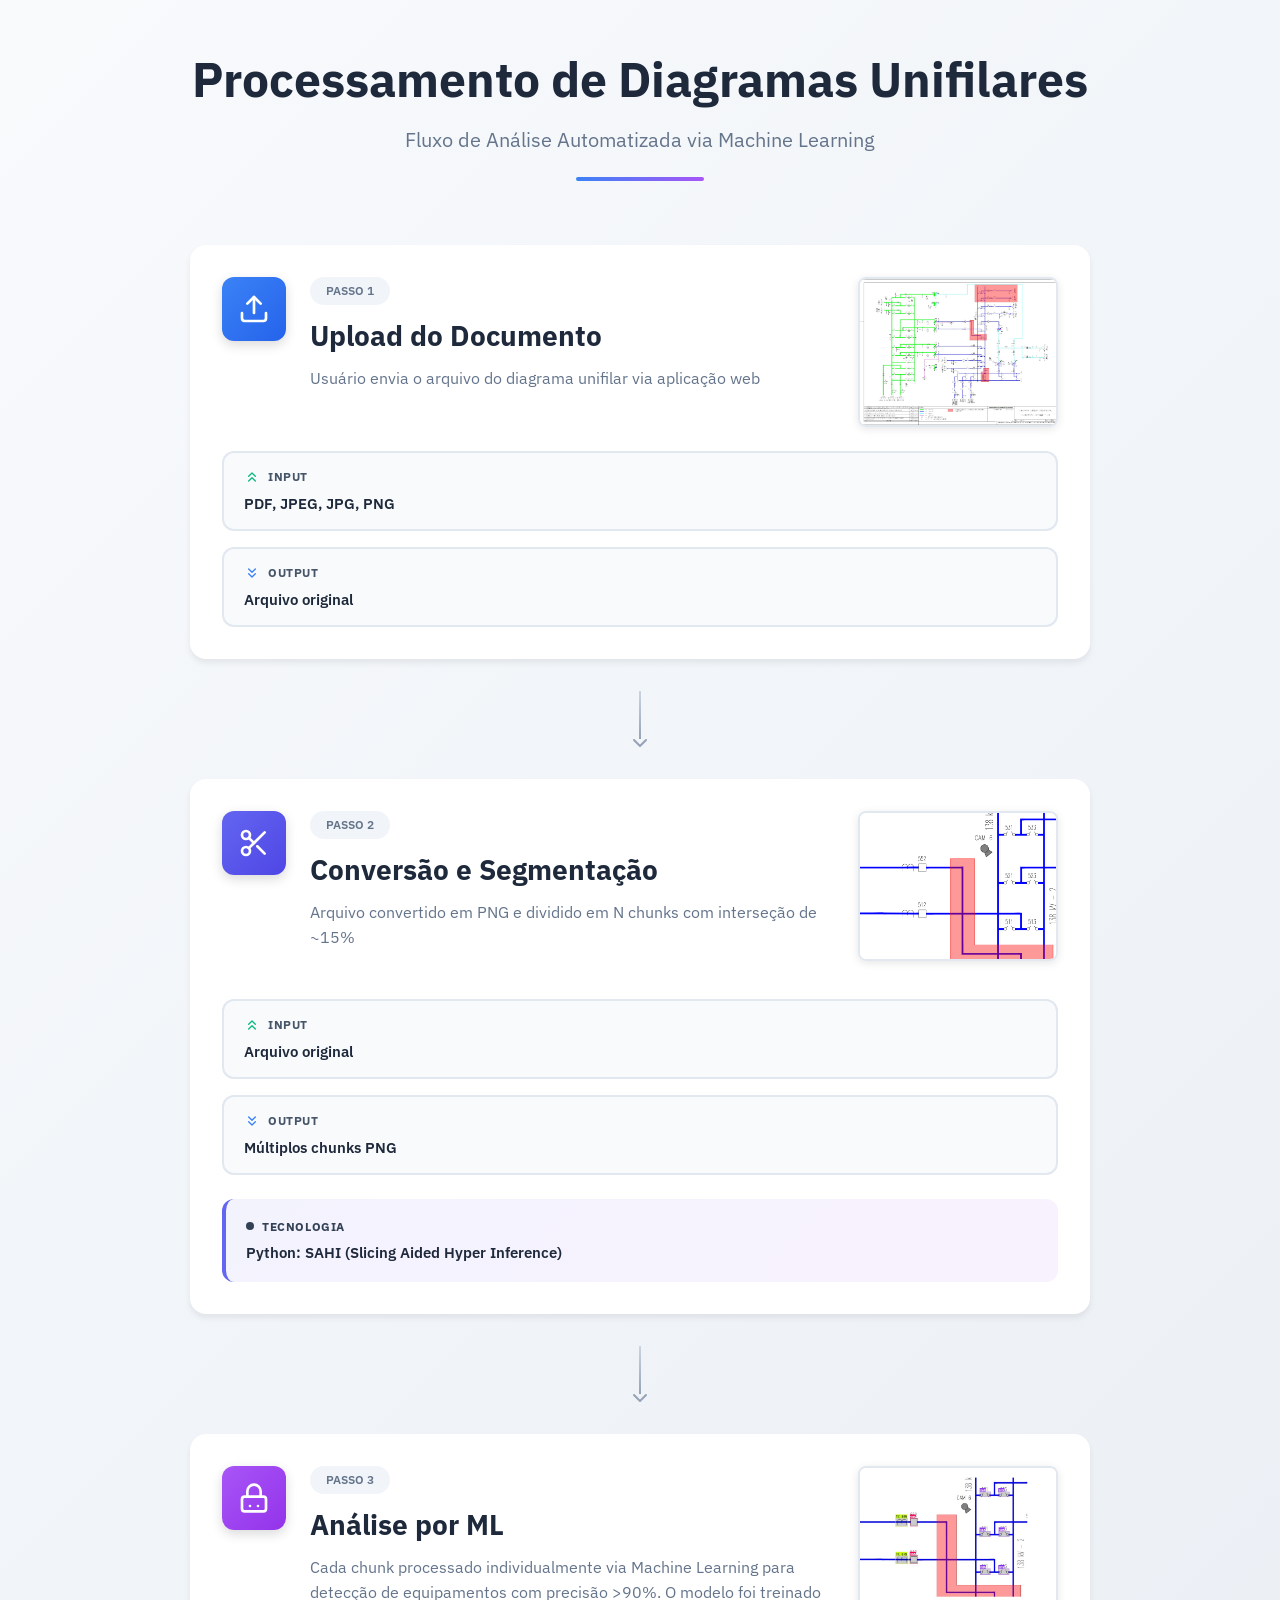
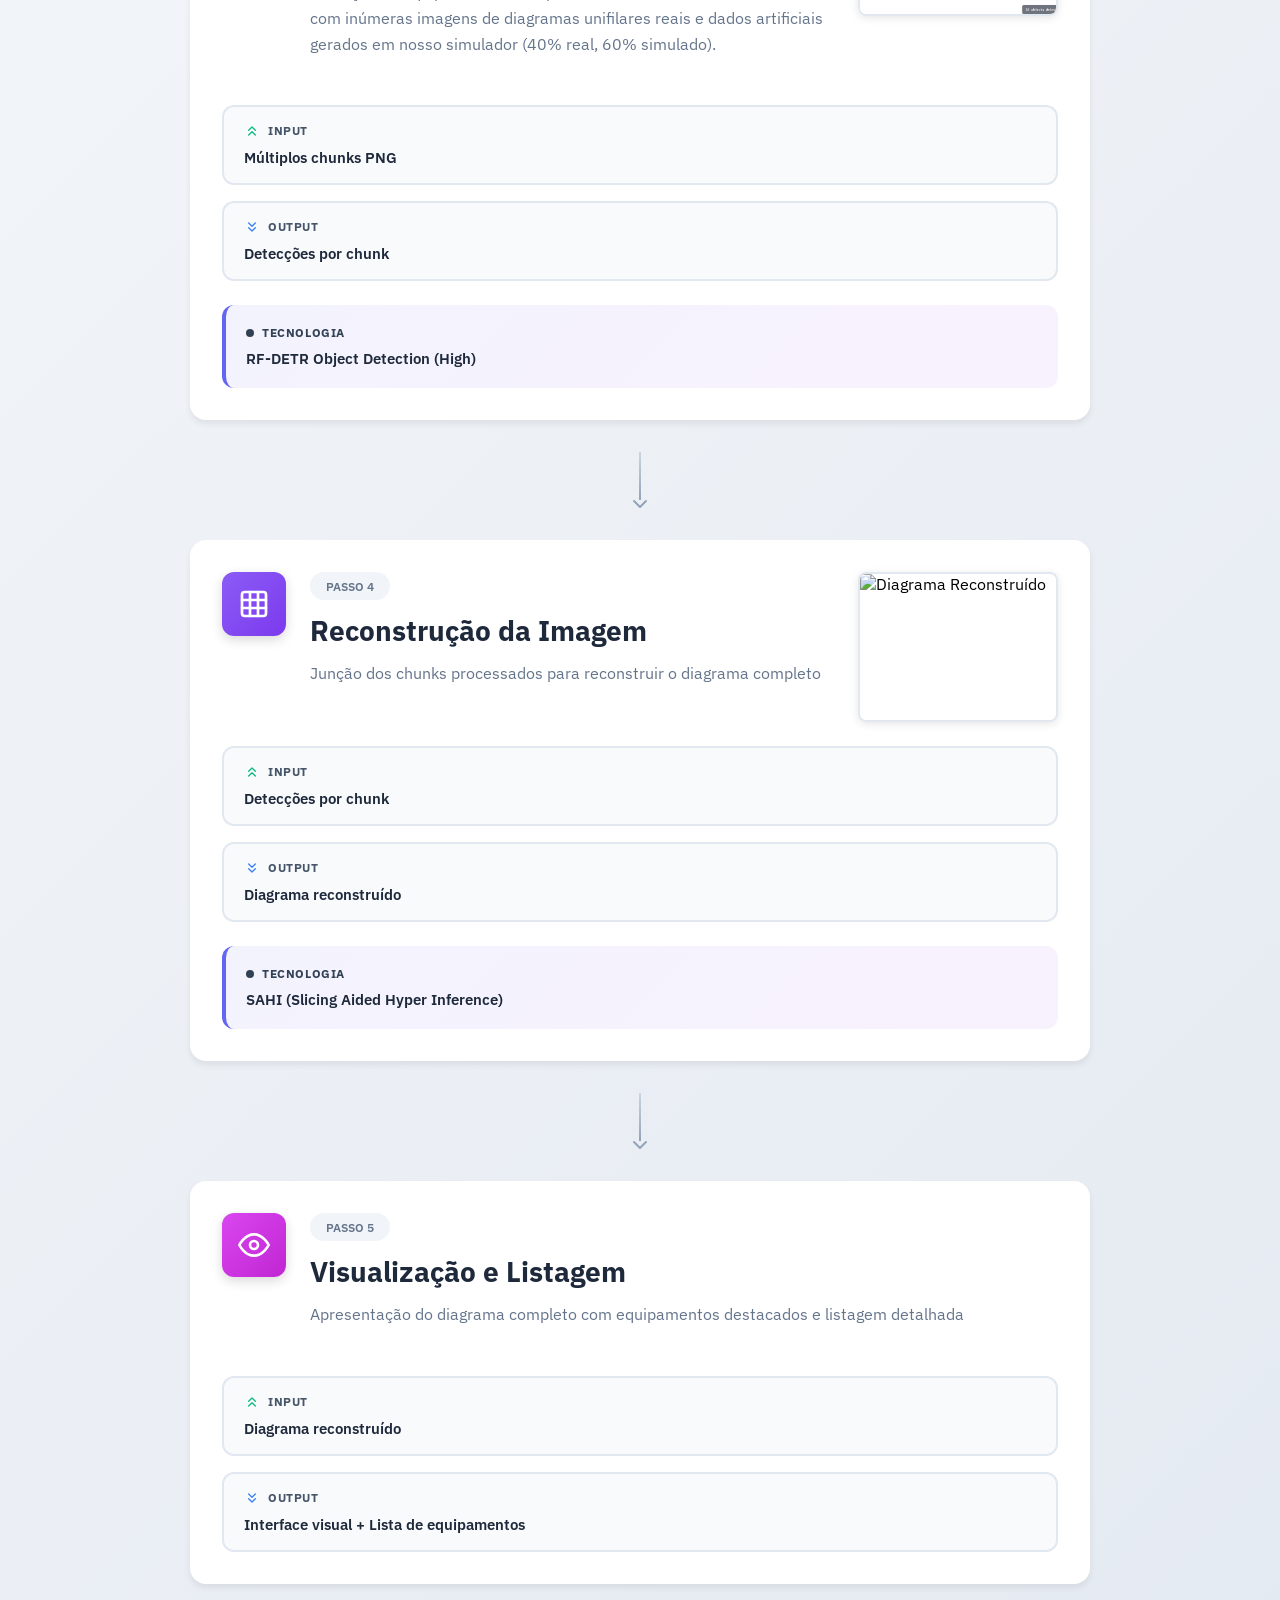
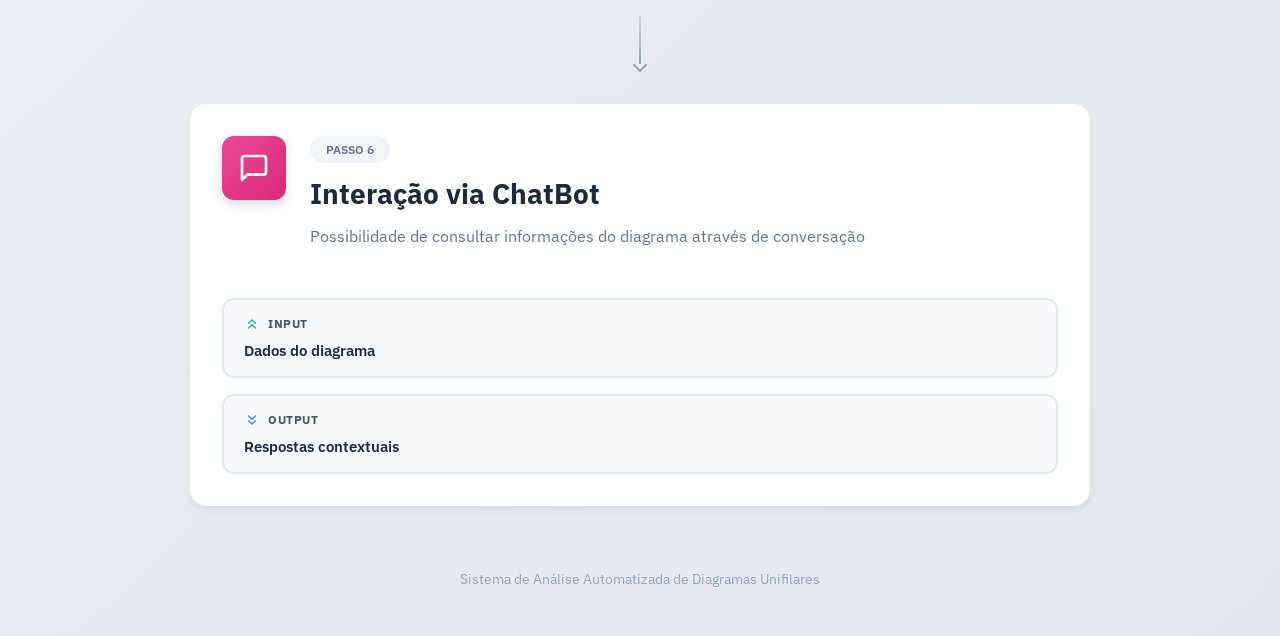
==== commit ee102b60: "Update index.html" ====
--- a/index.html
+++ b/index.html
@@ -410,7 +410,7 @@
                     <div class="step-content">
                         <span class="step-badge">PASSO 3</span>
                         <h3 class="step-title">Análise por ML</h3>
-                        <p class="step-description">Cada chunk processado individualmente via Machine Learning para detecção de equipamentos com precisão >90%</p>
+                        <p class="step-description">Cada chunk processado individualmente via Machine Learning para detecção de equipamentos com precisão >90%. O modelo foi treinado com inúmeras imagens de diagramas unifilares reais e dados artificiais gerados em nosso simulador (40% real, 60% simulado).</p>
                     </div>
                 </div>
                 <img src="analise.png" alt="Análise ML" class="step-image">
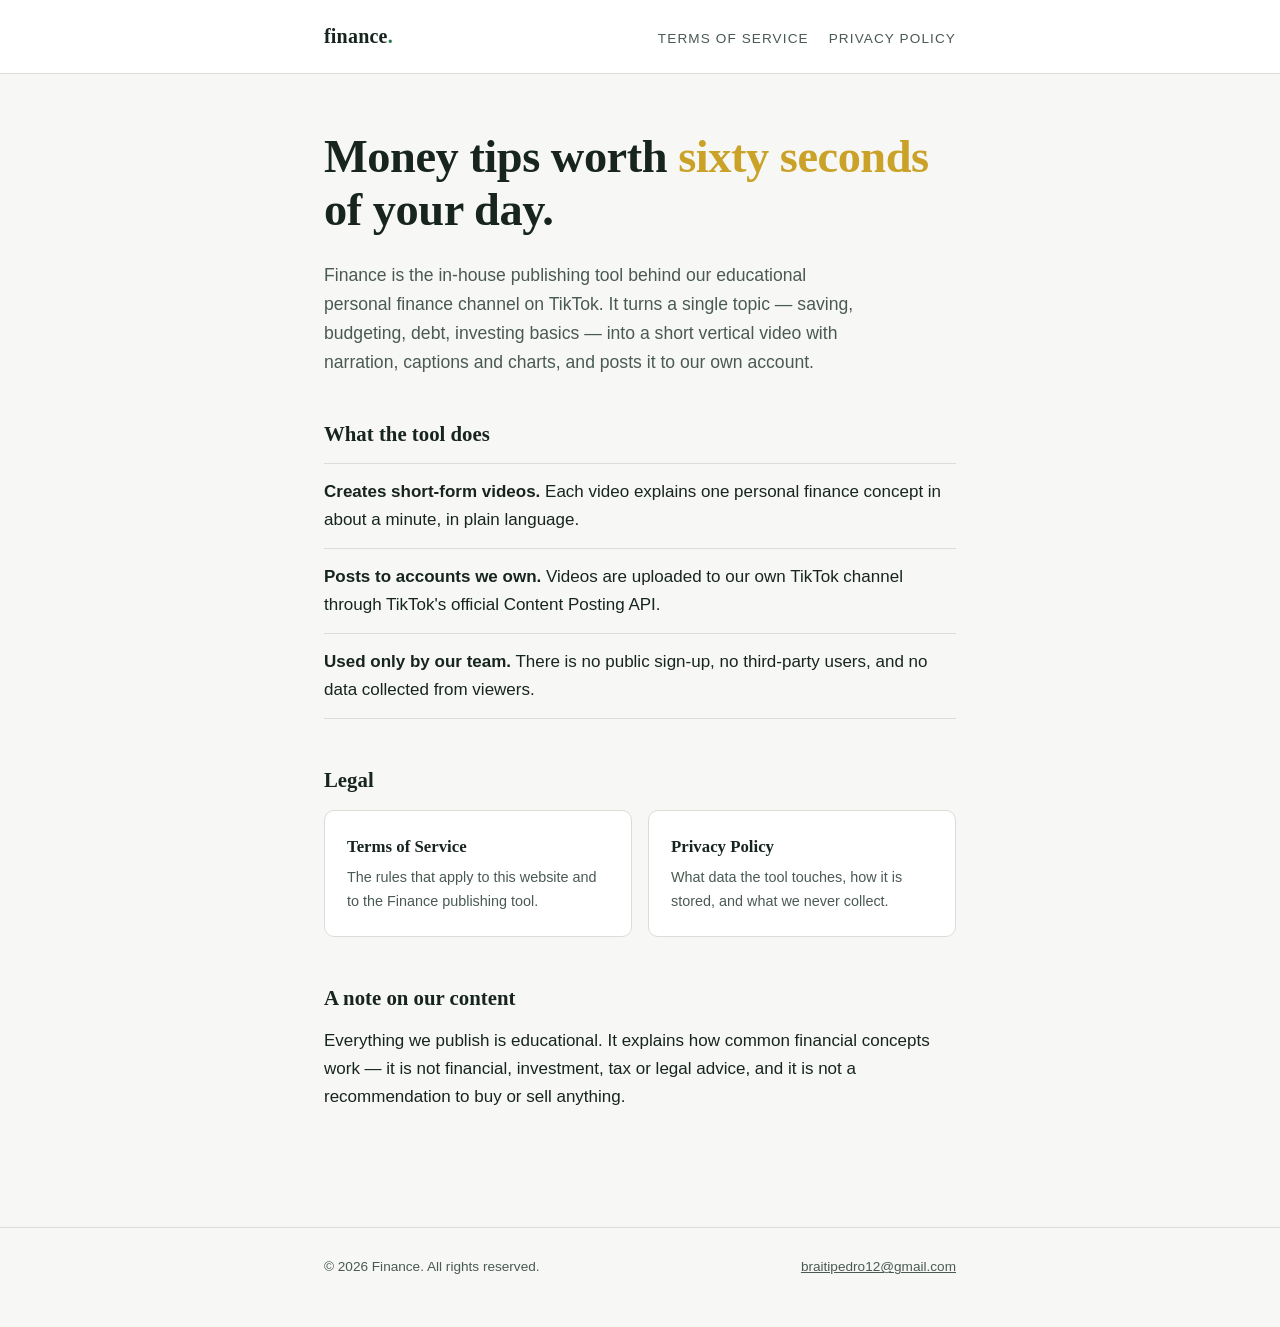
==== commit 705de0bd: "feat: site do app Finance — landing + Terms of Service + Privacy Policy (auditoria TikTok)" ====
--- a/index.html
+++ b/index.html
@@ -1,567 +1,73 @@
-<!DOCTYPE html>
-<html lang="pt-BR">
-<head>
-    <meta charset="UTF-8">
-    <meta name="viewport" content="width=device-width, initial-scale=1.0">
-    <title>Processamento de Diagramas Unifilares</title>
-    <link href="https://fonts.googleapis.com/css2?family=IBM+Plex+Sans:wght@400;500;600;700&display=swap" rel="stylesheet">
-    <style>
-        * {
-            margin: 0;
-            padding: 0;
-            box-sizing: border-box;
-        }
-
-        body {
-            font-family: 'IBM Plex Sans', system-ui, sans-serif;
-            background: linear-gradient(135deg, #f8fafc 0%, #e2e8f0 100%);
-            min-height: 100vh;
-            padding: 3rem 2rem;
-        }
-
-        .container {
-            max-width: 900px;
-            margin: 0 auto;
-        }
-
-        .header {
-            text-align: center;
-            margin-bottom: 4rem;
-            animation: fadeIn 0.8s ease-out;
-        }
-
-        .header h1 {
-            font-size: 3rem;
-            color: #1e293b;
-            font-weight: 700;
-            margin-bottom: 1rem;
-        }
-
-        .header p {
-            font-size: 1.25rem;
-            color: #64748b;
-        }
-
-        .header-line {
-            height: 4px;
-            width: 8rem;
-            background: linear-gradient(90deg, #3b82f6, #a855f7);
-            margin: 1.5rem auto;
-            border-radius: 2px;
-        }
-
-        .step-card {
-            background: white;
-            border-radius: 1rem;
-            box-shadow: 0 4px 6px rgba(0, 0, 0, 0.07);
-            padding: 2rem;
-            margin-bottom: 2rem;
-            transition: all 0.3s ease;
-            animation: slideUp 0.6s ease-out backwards;
-        }
-
-        .step-card:hover {
-            box-shadow: 0 12px 24px rgba(0, 0, 0, 0.12);
-            transform: translateY(-4px);
-        }
-
-        .step-header {
-            display: flex;
-            align-items: flex-start;
-            gap: 1.5rem;
-            margin-bottom: 1.5rem;
-        }
-
-        .step-header-content {
-            display: flex;
-            align-items: flex-start;
-            gap: 1.5rem;
-            flex: 1;
-        }
-
-        .step-image {
-            width: 200px;
-            height: 150px;
-            border-radius: 0.5rem;
-            object-fit: cover;
-            border: 2px solid #e2e8f0;
-            box-shadow: 0 2px 8px rgba(0, 0, 0, 0.1);
-            flex-shrink: 0;
-        }
-
-        .step-icon {
-            width: 4rem;
-            height: 4rem;
-            border-radius: 0.75rem;
-            display: flex;
-            align-items: center;
-            justify-content: center;
-            flex-shrink: 0;
-            box-shadow: 0 4px 12px rgba(0, 0, 0, 0.15);
-        }
-
-        .step-icon svg {
-            width: 2rem;
-            height: 2rem;
-            stroke: white;
-            fill: none;
-            stroke-width: 2;
-            stroke-linecap: round;
-            stroke-linejoin: round;
-        }
-
-        .step-content {
-            flex: 1;
-        }
-
-        .step-badge {
-            display: inline-block;
-            font-size: 0.75rem;
-            font-weight: 600;
-            color: #64748b;
-            background: #f1f5f9;
-            padding: 0.4rem 1rem;
-            border-radius: 2rem;
-            margin-bottom: 0.75rem;
-        }
-
-        .step-title {
-            font-size: 1.75rem;
-            font-weight: 700;
-            color: #1e293b;
-            margin-bottom: 0.75rem;
-        }
-
-        .step-description {
-            font-size: 1rem;
-            color: #64748b;
-            line-height: 1.6;
-            margin-bottom: 1.5rem;
-        }
-
-        .io-container {
-            margin-top: 1.5rem;
-        }
-
-        .io-box {
-            background: #f8fafc;
-            border: 2px solid #e2e8f0;
-            border-radius: 0.75rem;
-            padding: 1rem 1.25rem;
-            margin-bottom: 1rem;
-        }
-
-        .io-box:last-child {
-            margin-bottom: 0;
-        }
-
-        .io-label {
-            display: flex;
-            align-items: center;
-            gap: 0.5rem;
-            font-size: 0.75rem;
-            font-weight: 700;
-            text-transform: uppercase;
-            letter-spacing: 0.05em;
-            color: #475569;
-            margin-bottom: 0.5rem;
-            line-height: 1;
-        }
-
-        .io-label svg {
-            width: 1rem;
-            height: 1rem;
-            flex-shrink: 0;
-            display: block;
-        }
-
-        .io-value {
-            font-size: 0.95rem;
-            font-weight: 600;
-            color: #1e293b;
-        }
-
-        .input-label svg {
-            stroke: #10b981;
-            fill: none;
-            stroke-width: 2;
-            stroke-linecap: round;
-            stroke-linejoin: round;
-        }
-
-        .output-label svg {
-            stroke: #3b82f6;
-            fill: none;
-            stroke-width: 2;
-            stroke-linecap: round;
-            stroke-linejoin: round;
-        }
-
-        .tech-box {
-            background: linear-gradient(135deg, rgba(99, 102, 241, 0.08), rgba(168, 85, 247, 0.08));
-            border-left: 4px solid #6366f1;
-            border-radius: 0.75rem;
-            padding: 1.25rem;
-            margin-top: 1.5rem;
-        }
-
-        .tech-label {
-            display: flex;
-            align-items: center;
-            gap: 0.5rem;
-            font-size: 0.75rem;
-            font-weight: 700;
-            text-transform: uppercase;
-            letter-spacing: 0.05em;
-            color: #334155;
-            margin-bottom: 0.5rem;
-        }
-
-        .tech-label::before {
-            content: '';
-            width: 0.5rem;
-            height: 0.5rem;
-            background: #334155;
-            border-radius: 50%;
-        }
-
-        .tech-value {
-            font-size: 0.95rem;
-            font-weight: 600;
-            color: #1e293b;
-        }
-
-        .connector {
-            display: flex;
-            justify-content: center;
-            margin: 1.5rem 0;
-        }
-
-        .connector-line {
-            display: flex;
-            flex-direction: column;
-            align-items: center;
-        }
-
-        .connector-line-bar {
-            width: 2px;
-            height: 3rem;
-            background: linear-gradient(180deg, #cbd5e1, #94a3b8);
-        }
-
-        .connector-arrow {
-            width: 1.5rem;
-            height: 1.5rem;
-            stroke: #94a3b8;
-            fill: none;
-            stroke-width: 2;
-            stroke-linecap: round;
-            stroke-linejoin: round;
-            margin-top: -0.5rem;
-        }
-
-        .footer {
-            text-align: center;
-            margin-top: 4rem;
-            color: #94a3b8;
-            font-size: 0.875rem;
-        }
-
-        @keyframes fadeIn {
-            from {
-                opacity: 0;
-                transform: translateY(-20px);
-            }
-            to {
-                opacity: 1;
-                transform: translateY(0);
-            }
-        }
-
-        @keyframes slideUp {
-            from {
-                opacity: 0;
-                transform: translateY(30px);
-            }
-            to {
-                opacity: 1;
-                transform: translateY(0);
-            }
-        }
-
-        .step-card:nth-child(1) { animation-delay: 0.1s; }
-        .step-card:nth-child(3) { animation-delay: 0.2s; }
-        .step-card:nth-child(5) { animation-delay: 0.3s; }
-        .step-card:nth-child(7) { animation-delay: 0.4s; }
-        .step-card:nth-child(9) { animation-delay: 0.5s; }
-        .step-card:nth-child(11) { animation-delay: 0.6s; }
-
-        /* Gradient colors for each step */
-        .gradient-1 { background: linear-gradient(135deg, #3b82f6, #2563eb); }
-        .gradient-2 { background: linear-gradient(135deg, #6366f1, #4f46e5); }
-        .gradient-3 { background: linear-gradient(135deg, #a855f7, #9333ea); }
-        .gradient-4 { background: linear-gradient(135deg, #8b5cf6, #7c3aed); }
-        .gradient-5 { background: linear-gradient(135deg, #d946ef, #c026d3); }
-        .gradient-6 { background: linear-gradient(135deg, #ec4899, #db2777); }
-    </style>
-</head>
-<body>
-    <div class="container">
-        <!-- Header -->
-        <div class="header">
-            <h1>Processamento de Diagramas Unifilares</h1>
-            <p>Fluxo de Análise Automatizada via Machine Learning</p>
-            <div class="header-line"></div>
-        </div>
-
-        <!-- Step 1 -->
-        <div class="step-card">
-            <div class="step-header">
-                <div class="step-header-content">
-                    <div class="step-icon gradient-1">
-                        <svg viewBox="0 0 24 24"><path d="M21 15v4a2 2 0 0 1-2 2H5a2 2 0 0 1-2-2v-4"></path><polyline points="17 8 12 3 7 8"></polyline><line x1="12" y1="3" x2="12" y2="15"></line></svg>
-                    </div>
-                    <div class="step-content">
-                        <span class="step-badge">PASSO 1</span>
-                        <h3 class="step-title">Upload do Documento</h3>
-                        <p class="step-description">Usuário envia o arquivo do diagrama unifilar via aplicação web</p>
-                    </div>
-                </div>
-                <img src="Diagrama-unifilar.png" alt="Diagrama Unifilar" class="step-image">
-            </div>
-            <div class="io-container">
-                <div class="io-box">
-                    <div class="io-label input-label">
-                        <svg viewBox="0 0 24 24"><polyline points="17 11 12 6 7 11"></polyline><polyline points="17 18 12 13 7 18"></polyline></svg>
-                        Input
-                    </div>
-                    <div class="io-value">PDF, JPEG, JPG, PNG</div>
-                </div>
-                <div class="io-box">
-                    <div class="io-label output-label">
-                        <svg viewBox="0 0 24 24"><polyline points="7 13 12 18 17 13"></polyline><polyline points="7 6 12 11 17 6"></polyline></svg>
-                        Output
-                    </div>
-                    <div class="io-value">Arquivo original</div>
-                </div>
-            </div>
-        </div>
-
-        <!-- Connector -->
-        <div class="connector">
-            <div class="connector-line">
-                <div class="connector-line-bar"></div>
-                <svg class="connector-arrow"><polyline points="6 9 12 15 18 9"></polyline></svg>
-            </div>
-        </div>
-
-        <!-- Step 2 -->
-        <div class="step-card">
-            <div class="step-header">
-                <div class="step-header-content">
-                    <div class="step-icon gradient-2">
-                        <svg viewBox="0 0 24 24"><circle cx="6" cy="6" r="3"></circle><circle cx="6" cy="18" r="3"></circle><line x1="20" y1="4" x2="8.12" y2="15.88"></line><line x1="14.47" y1="14.48" x2="20" y2="20"></line><line x1="8.12" y1="8.12" x2="12" y2="12"></line></svg>
-                    </div>
-                    <div class="step-content">
-                        <span class="step-badge">PASSO 2</span>
-                        <h3 class="step-title">Conversão e Segmentação</h3>
-                        <p class="step-description">Arquivo convertido em PNG e dividido em N chunks com interseção de ~15%</p>
-                    </div>
-                </div>
-                <img src="segmento.png" alt="Segmentação em Chunks" class="step-image">
-            </div>
-            <div class="io-container">
-                <div class="io-box">
-                    <div class="io-label input-label">
-                        <svg viewBox="0 0 24 24"><polyline points="17 11 12 6 7 11"></polyline><polyline points="17 18 12 13 7 18"></polyline></svg>
-                        Input
-                    </div>
-                    <div class="io-value">Arquivo original</div>
-                </div>
-                <div class="io-box">
-                    <div class="io-label output-label">
-                        <svg viewBox="0 0 24 24"><polyline points="7 13 12 18 17 13"></polyline><polyline points="7 6 12 11 17 6"></polyline></svg>
-                        Output
-                    </div>
-                    <div class="io-value">Múltiplos chunks PNG</div>
-                </div>
-            </div>
-            <div class="tech-box">
-                <div class="tech-label">Tecnologia</div>
-                <div class="tech-value">Python: SAHI (Slicing Aided Hyper Inference)</div>
-            </div>
-        </div>
-
-        <!-- Connector -->
-        <div class="connector">
-            <div class="connector-line">
-                <div class="connector-line-bar"></div>
-                <svg class="connector-arrow"><polyline points="6 9 12 15 18 9"></polyline></svg>
-            </div>
-        </div>
-
-        <!-- Step 3 -->
-        <div class="step-card">
-            <div class="step-header">
-                <div class="step-header-content">
-                    <div class="step-icon gradient-3">
-                        <svg viewBox="0 0 24 24"><rect x="3" y="11" width="18" height="11" rx="2" ry="2"></rect><path d="M7 11V7a5 5 0 0 1 10 0v4"></path><line x1="9" y1="18" x2="9" y2="18"></line><line x1="15" y1="18" x2="15" y2="18"></line></svg>
-                    </div>
-                    <div class="step-content">
-                        <span class="step-badge">PASSO 3</span>
-                        <h3 class="step-title">Análise por ML</h3>
-                        <p class="step-description">Cada chunk processado individualmente via Machine Learning para detecção de equipamentos com precisão >90%. O modelo foi treinado com inúmeras imagens de diagramas unifilares reais e dados artificiais gerados em nosso simulador (40% real, 60% simulado).</p>
-                    </div>
-                </div>
-                <img src="analise.png" alt="Análise ML" class="step-image">
-            </div>
-            <div class="io-container">
-                <div class="io-box">
-                    <div class="io-label input-label">
-                        <svg viewBox="0 0 24 24"><polyline points="17 11 12 6 7 11"></polyline><polyline points="17 18 12 13 7 18"></polyline></svg>
-                        Input
-                    </div>
-                    <div class="io-value">Múltiplos chunks PNG</div>
-                </div>
-                <div class="io-box">
-                    <div class="io-label output-label">
-                        <svg viewBox="0 0 24 24"><polyline points="7 13 12 18 17 13"></polyline><polyline points="7 6 12 11 17 6"></polyline></svg>
-                        Output
-                    </div>
-                    <div class="io-value">Detecções por chunk</div>
-                </div>
-            </div>
-            <div class="tech-box">
-                <div class="tech-label">Tecnologia</div>
-                <div class="tech-value">RF-DETR Object Detection (High)</div>
-            </div>
-        </div>
-
-        <!-- Connector -->
-        <div class="connector">
-            <div class="connector-line">
-                <div class="connector-line-bar"></div>
-                <svg class="connector-arrow"><polyline points="6 9 12 15 18 9"></polyline></svg>
-            </div>
-        </div>
-
-        <!-- Step 4 -->
-        <div class="step-card">
-            <div class="step-header">
-                <div class="step-header-content">
-                    <div class="step-icon gradient-4">
-                        <svg viewBox="0 0 24 24"><rect x="3" y="3" width="18" height="18" rx="2" ry="2"></rect><line x1="9" y1="3" x2="9" y2="21"></line><line x1="15" y1="3" x2="15" y2="21"></line><line x1="3" y1="9" x2="21" y2="9"></line><line x1="3" y1="15" x2="21" y2="15"></line></svg>
-                    </div>
-                    <div class="step-content">
-                        <span class="step-badge">PASSO 4</span>
-                        <h3 class="step-title">Reconstrução da Imagem</h3>
-                        <p class="step-description">Junção dos chunks processados para reconstruir o diagrama completo</p>
-                    </div>
-                </div>
-                <img src="inteiro.png" alt="Diagrama Reconstruído" class="step-image">
-            </div>
-            <div class="io-container">
-                <div class="io-box">
-                    <div class="io-label input-label">
-                        <svg viewBox="0 0 24 24"><polyline points="17 11 12 6 7 11"></polyline><polyline points="17 18 12 13 7 18"></polyline></svg>
-                        Input
-                    </div>
-                    <div class="io-value">Detecções por chunk</div>
-                </div>
-                <div class="io-box">
-                    <div class="io-label output-label">
-                        <svg viewBox="0 0 24 24"><polyline points="7 13 12 18 17 13"></polyline><polyline points="7 6 12 11 17 6"></polyline></svg>
-                        Output
-                    </div>
-                    <div class="io-value">Diagrama reconstruído</div>
-                </div>
-            </div>
-            <div class="tech-box">
-                <div class="tech-label">Tecnologia</div>
-                <div class="tech-value">SAHI (Slicing Aided Hyper Inference)</div>
-            </div>
-        </div>
-
-        <!-- Connector -->
-        <div class="connector">
-            <div class="connector-line">
-                <div class="connector-line-bar"></div>
-                <svg class="connector-arrow"><polyline points="6 9 12 15 18 9"></polyline></svg>
-            </div>
-        </div>
-
-        <!-- Step 5 -->
-        <div class="step-card">
-            <div class="step-header">
-                <div class="step-icon gradient-5">
-                    <svg viewBox="0 0 24 24"><path d="M1 12s4-8 11-8 11 8 11 8-4 8-11 8-11-8-11-8z"></path><circle cx="12" cy="12" r="3"></circle></svg>
-                </div>
-                <div class="step-content">
-                    <span class="step-badge">PASSO 5</span>
-                    <h3 class="step-title">Visualização e Listagem</h3>
-                    <p class="step-description">Apresentação do diagrama completo com equipamentos destacados e listagem detalhada</p>
-                </div>
-            </div>
-            <div class="io-container">
-                <div class="io-box">
-                    <div class="io-label input-label">
-                        <svg viewBox="0 0 24 24"><polyline points="17 11 12 6 7 11"></polyline><polyline points="17 18 12 13 7 18"></polyline></svg>
-                        Input
-                    </div>
-                    <div class="io-value">Diagrama reconstruído</div>
-                </div>
-                <div class="io-box">
-                    <div class="io-label output-label">
-                        <svg viewBox="0 0 24 24"><polyline points="7 13 12 18 17 13"></polyline><polyline points="7 6 12 11 17 6"></polyline></svg>
-                        Output
-                    </div>
-                    <div class="io-value">Interface visual + Lista de equipamentos</div>
-                </div>
-            </div>
-        </div>
-
-        <!-- Connector -->
-        <div class="connector">
-            <div class="connector-line">
-                <div class="connector-line-bar"></div>
-                <svg class="connector-arrow"><polyline points="6 9 12 15 18 9"></polyline></svg>
-            </div>
-        </div>
-
-        <!-- Step 6 -->
-        <div class="step-card">
-            <div class="step-header">
-                <div class="step-icon gradient-6">
-                    <svg viewBox="0 0 24 24"><path d="M21 15a2 2 0 0 1-2 2H7l-4 4V5a2 2 0 0 1 2-2h14a2 2 0 0 1 2 2z"></path></svg>
-                </div>
-                <div class="step-content">
-                    <span class="step-badge">PASSO 6</span>
-                    <h3 class="step-title">Interação via ChatBot</h3>
-                    <p class="step-description">Possibilidade de consultar informações do diagrama através de conversação</p>
-                </div>
-            </div>
-            <div class="io-container">
-                <div class="io-box">
-                    <div class="io-label input-label">
-                        <svg viewBox="0 0 24 24"><polyline points="17 11 12 6 7 11"></polyline><polyline points="17 18 12 13 7 18"></polyline></svg>
-                        Input
-                    </div>
-                    <div class="io-value">Dados do diagrama</div>
-                </div>
-                <div class="io-box">
-                    <div class="io-label output-label">
-                        <svg viewBox="0 0 24 24"><polyline points="7 13 12 18 17 13"></polyline><polyline points="7 6 12 11 17 6"></polyline></svg>
-                        Output
-                    </div>
-                    <div class="io-value">Respostas contextuais</div>
-                </div>
-            </div>
-        </div>
-
-        <!-- Footer -->
-        <div class="footer">
-            <p>Sistema de Análise Automatizada de Diagramas Unifilares</p>
-        </div>
-    </div>
-</body>
-</html>
+<!DOCTYPE html>
+<html lang="en">
+<head>
+<meta charset="UTF-8">
+<meta name="viewport" content="width=device-width, initial-scale=1.0">
+<title>Finance — Daily Money Tips</title>
+<meta name="description" content="Finance is a private publishing tool that creates short educational personal finance videos and posts them to our own TikTok channel.">
+<link rel="stylesheet" href="styles.css">
+</head>
+<body>
+
+<header class="site">
+  <div class="page">
+    <a class="wordmark" href="./">finance<span class="tick">.</span></a>
+    <nav class="legal-nav" aria-label="Legal">
+      <a href="terms.html">Terms of Service</a>
+      <a href="privacy.html">Privacy Policy</a>
+    </nav>
+  </div>
+</header>
+
+<main>
+  <div class="page">
+    <h1>Money tips worth <span class="karaoke">sixty seconds</span> of your day.</h1>
+    <p class="lede">Finance is the in-house publishing tool behind our educational personal
+    finance channel on TikTok. It turns a single topic — saving, budgeting, debt,
+    investing basics — into a short vertical video with narration, captions and
+    charts, and posts it to our own account.</p>
+
+    <section>
+      <h2>What the tool does</h2>
+      <ul class="plain">
+        <li><strong>Creates short-form videos.</strong> Each video explains one personal
+        finance concept in about a minute, in plain language.</li>
+        <li><strong>Posts to accounts we own.</strong> Videos are uploaded to our own
+        TikTok channel through TikTok's official Content Posting API.</li>
+        <li><strong>Used only by our team.</strong> There is no public sign-up, no
+        third-party users, and no data collected from viewers.</li>
+      </ul>
+    </section>
+
+    <section>
+      <h2>Legal</h2>
+      <div class="cards">
+        <a class="card" href="terms.html">
+          <h3>Terms of Service</h3>
+          <p>The rules that apply to this website and to the Finance publishing tool.</p>
+        </a>
+        <a class="card" href="privacy.html">
+          <h3>Privacy Policy</h3>
+          <p>What data the tool touches, how it is stored, and what we never collect.</p>
+        </a>
+      </div>
+    </section>
+
+    <section>
+      <h2>A note on our content</h2>
+      <p>Everything we publish is educational. It explains how common financial
+      concepts work — it is not financial, investment, tax or legal advice, and it
+      is not a recommendation to buy or sell anything.</p>
+    </section>
+  </div>
+</main>
+
+<footer class="site">
+  <div class="page">
+    <span>© 2026 Finance. All rights reserved.</span>
+    <a href="mailto:braitipedro12@gmail.com">braitipedro12@gmail.com</a>
+  </div>
+</footer>
+
+</body>
+</html>
--- a/styles.css
+++ b/styles.css
@@ -0,0 +1,180 @@
+:root {
+  --paper: #f7f8f6;
+  --ink: #17251e;
+  --ink-soft: #4a5a52;
+  --bill: #1f7a4d;
+  --gold: #c9a227;
+  --rule: #d9ded9;
+  --card: #ffffff;
+}
+
+* { margin: 0; padding: 0; box-sizing: border-box; }
+
+html { scroll-behavior: smooth; }
+
+body {
+  background: var(--paper);
+  color: var(--ink);
+  font-family: -apple-system, "Segoe UI", Roboto, Helvetica, Arial, sans-serif;
+  font-size: 17px;
+  line-height: 1.65;
+  -webkit-font-smoothing: antialiased;
+}
+
+.page {
+  max-width: 680px;
+  margin: 0 auto;
+  padding: 0 24px;
+}
+
+header.site {
+  border-bottom: 1px solid var(--rule);
+  background: var(--card);
+}
+
+header.site .page {
+  display: flex;
+  align-items: baseline;
+  justify-content: space-between;
+  padding-top: 20px;
+  padding-bottom: 20px;
+}
+
+.wordmark {
+  font-family: Georgia, "Times New Roman", serif;
+  font-size: 1.25rem;
+  font-weight: 700;
+  letter-spacing: 0.01em;
+  color: var(--ink);
+  text-decoration: none;
+}
+
+.wordmark .tick { color: var(--bill); }
+
+nav.legal-nav { display: flex; gap: 20px; }
+
+nav.legal-nav a {
+  font-size: 0.85rem;
+  color: var(--ink-soft);
+  text-decoration: none;
+  text-transform: uppercase;
+  letter-spacing: 0.08em;
+}
+
+nav.legal-nav a:hover, nav.legal-nav a[aria-current="page"] { color: var(--bill); }
+
+main { padding: 56px 0 72px; }
+
+h1 {
+  font-family: Georgia, "Times New Roman", serif;
+  font-size: clamp(2rem, 6vw, 2.9rem);
+  line-height: 1.15;
+  font-weight: 700;
+  letter-spacing: -0.01em;
+  margin-bottom: 24px;
+}
+
+.karaoke {
+  color: var(--gold);
+  position: relative;
+  white-space: nowrap;
+}
+
+.lede {
+  font-size: 1.1rem;
+  color: var(--ink-soft);
+  margin-bottom: 40px;
+  max-width: 56ch;
+}
+
+section { margin-bottom: 44px; }
+
+h2 {
+  font-family: Georgia, "Times New Roman", serif;
+  font-size: 1.3rem;
+  font-weight: 700;
+  margin-bottom: 12px;
+}
+
+main p + p { margin-top: 12px; }
+
+main a { color: var(--bill); }
+
+ul.plain {
+  list-style: none;
+  border-top: 1px solid var(--rule);
+}
+
+ul.plain li {
+  border-bottom: 1px solid var(--rule);
+  padding: 14px 0;
+}
+
+ul.plain li strong { color: var(--ink); }
+
+.cards { display: grid; gap: 16px; grid-template-columns: 1fr 1fr; }
+
+.card {
+  display: block;
+  background: var(--card);
+  border: 1px solid var(--rule);
+  border-radius: 10px;
+  padding: 22px;
+  text-decoration: none;
+  color: var(--ink);
+  transition: border-color 0.15s ease;
+}
+
+.card:hover { border-color: var(--bill); }
+
+.card h3 {
+  font-family: Georgia, "Times New Roman", serif;
+  font-size: 1.05rem;
+  margin-bottom: 6px;
+}
+
+.card p { font-size: 0.9rem; color: var(--ink-soft); }
+
+.doc h2 { margin-top: 40px; }
+
+.doc h2:first-of-type { margin-top: 0; }
+
+.doc ul { padding-left: 22px; margin: 12px 0; }
+
+.doc li + li { margin-top: 6px; }
+
+.effective {
+  font-size: 0.85rem;
+  text-transform: uppercase;
+  letter-spacing: 0.08em;
+  color: var(--ink-soft);
+  margin-bottom: 36px;
+}
+
+footer.site {
+  border-top: 1px solid var(--rule);
+  padding: 28px 0 48px;
+  font-size: 0.85rem;
+  color: var(--ink-soft);
+}
+
+footer.site .page {
+  display: flex;
+  justify-content: space-between;
+  flex-wrap: wrap;
+  gap: 12px;
+}
+
+footer.site a { color: var(--ink-soft); }
+
+@media (max-width: 560px) {
+  .cards { grid-template-columns: 1fr; }
+  header.site .page { flex-direction: column; gap: 10px; }
+}
+
+@media (prefers-reduced-motion: reduce) {
+  html { scroll-behavior: auto; }
+  .card { transition: none; }
+}
+
+:focus-visible { outline: 2px solid var(--bill); outline-offset: 2px; }
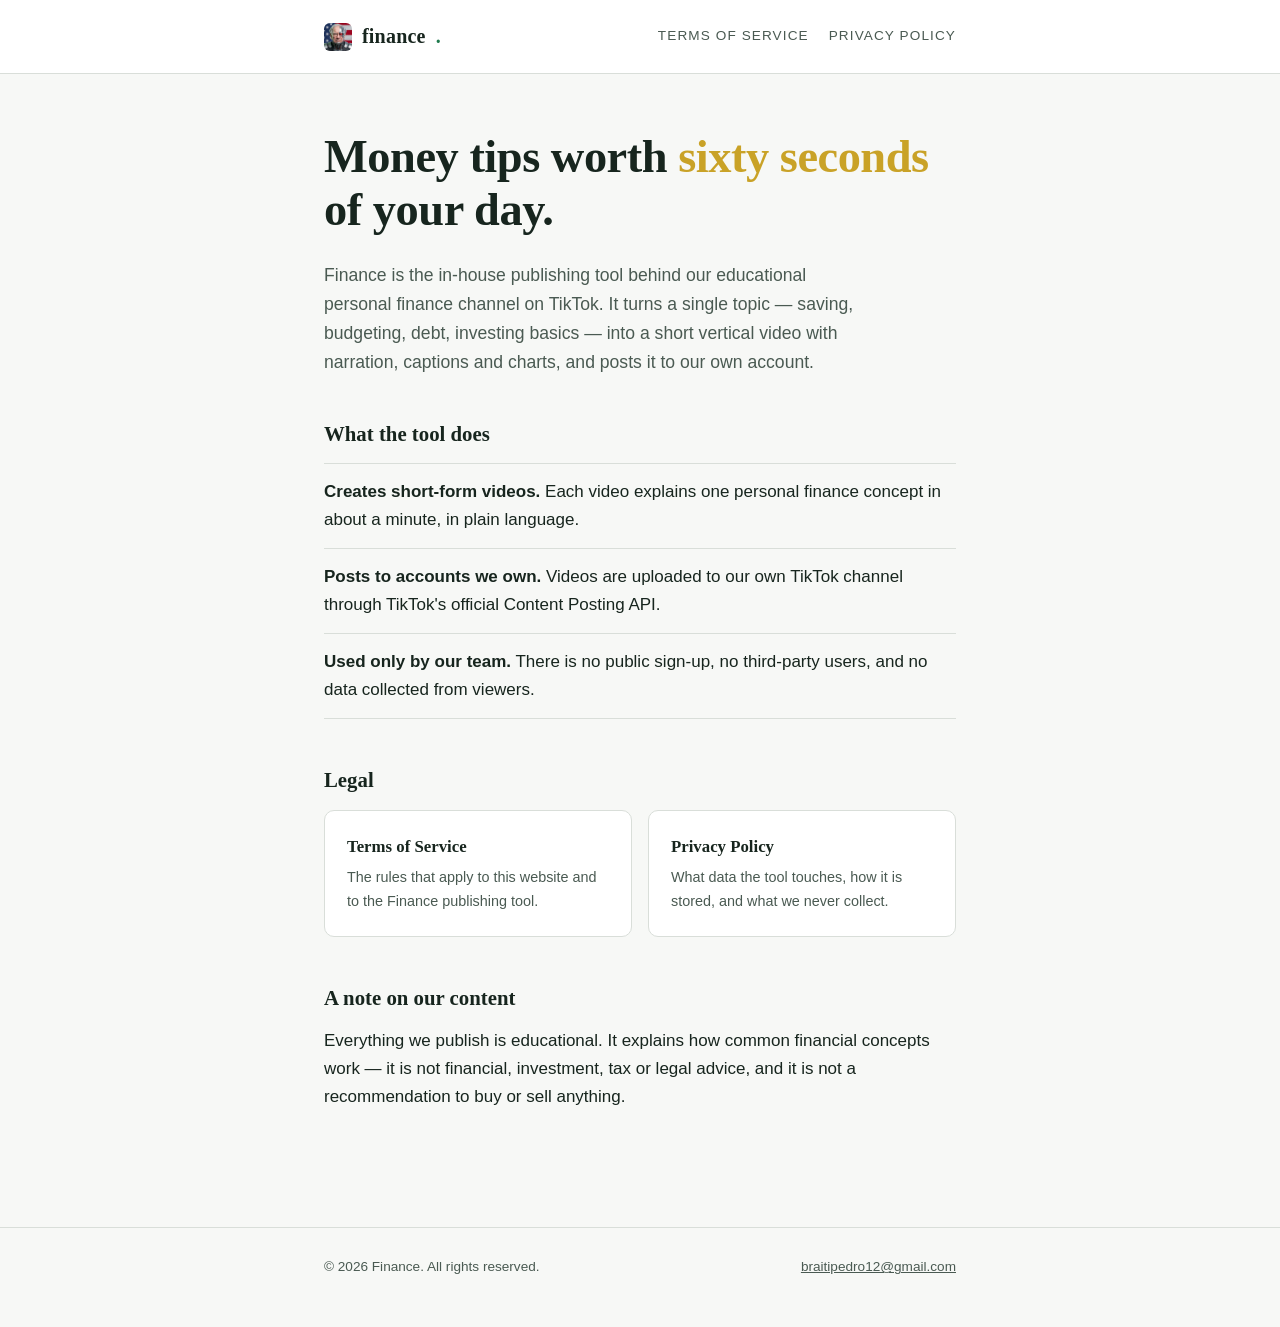
==== commit a8cf78b5: "feat: ícone oficial do app (mesmo do portal TikTok) como favicon e logo do header O reviewer do TikT" ====
--- a/index.html
+++ b/index.html
@@ -5,16 +5,22 @@
 <meta name="viewport" content="width=device-width, initial-scale=1.0">
 <title>Finance — Daily Money Tips</title>
 <meta name="description" content="Finance is a private publishing tool that creates short educational personal finance videos and posts them to our own TikTok channel.">
+<link rel="icon" href="favicon.ico" sizes="48x48">
+<link rel="icon" type="image/png" sizes="32x32" href="icon-32.png">
+<link rel="icon" type="image/png" sizes="192x192" href="icon-192.png">
+<link rel="apple-touch-icon" href="apple-touch-icon.png">
+<meta property="og:title" content="Finance — Daily Money Tips">
+<meta property="og:image" content="icon-512.png">
 <link rel="stylesheet" href="styles.css">
 </head>
 <body>
 
 <header class="site">
   <div class="page">
-    <a class="wordmark" href="./">finance<span class="tick">.</span></a>
+    <a class="wordmark" href="./"><img class="mark" src="icon-64.png" alt="Finance app icon" width="28" height="28">finance<span class="tick">.</span></a>
     <nav class="legal-nav" aria-label="Legal">
-      <a href="terms.html">Terms of Service</a>
-      <a href="privacy.html">Privacy Policy</a>
+      <a href="terms.html/">Terms of Service</a>
+      <a href="privacy.html/">Privacy Policy</a>
     </nav>
   </div>
 </header>
@@ -42,11 +48,11 @@
     <section>
       <h2>Legal</h2>
       <div class="cards">
-        <a class="card" href="terms.html">
+        <a class="card" href="terms.html/">
           <h3>Terms of Service</h3>
           <p>The rules that apply to this website and to the Finance publishing tool.</p>
         </a>
-        <a class="card" href="privacy.html">
+        <a class="card" href="privacy.html/">
           <h3>Privacy Policy</h3>
           <p>What data the tool touches, how it is stored, and what we never collect.</p>
         </a>
--- a/styles.css
+++ b/styles.css
@@ -34,19 +34,29 @@
 
 header.site .page {
   display: flex;
-  align-items: baseline;
+  align-items: center;
   justify-content: space-between;
   padding-top: 20px;
   padding-bottom: 20px;
 }
 
 .wordmark {
+  display: inline-flex;
+  align-items: center;
+  gap: 10px;
   font-family: Georgia, "Times New Roman", serif;
   font-size: 1.25rem;
   font-weight: 700;
   letter-spacing: 0.01em;
   color: var(--ink);
   text-decoration: none;
+}
+
+.wordmark .mark {
+  width: 28px;
+  height: 28px;
+  border-radius: 6px;
+  display: block;
 }
 
 .wordmark .tick { color: var(--bill); }
